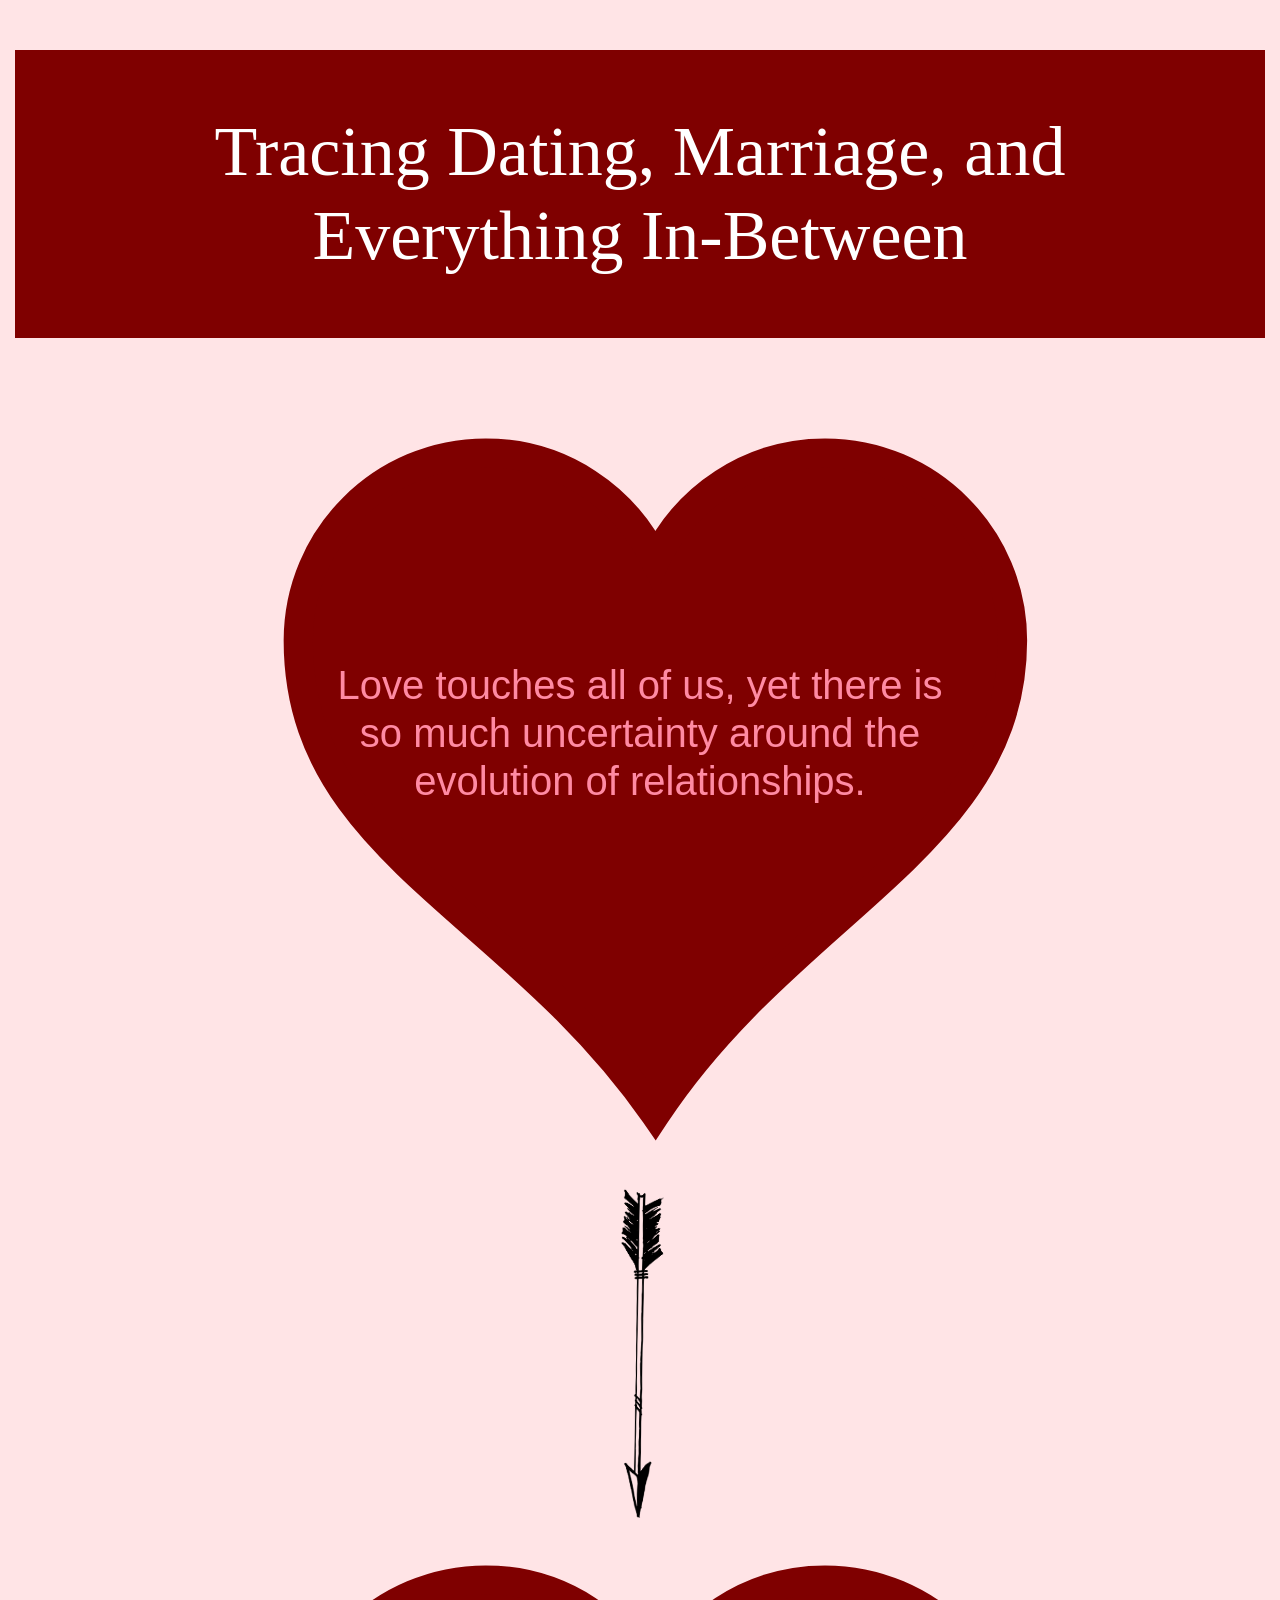
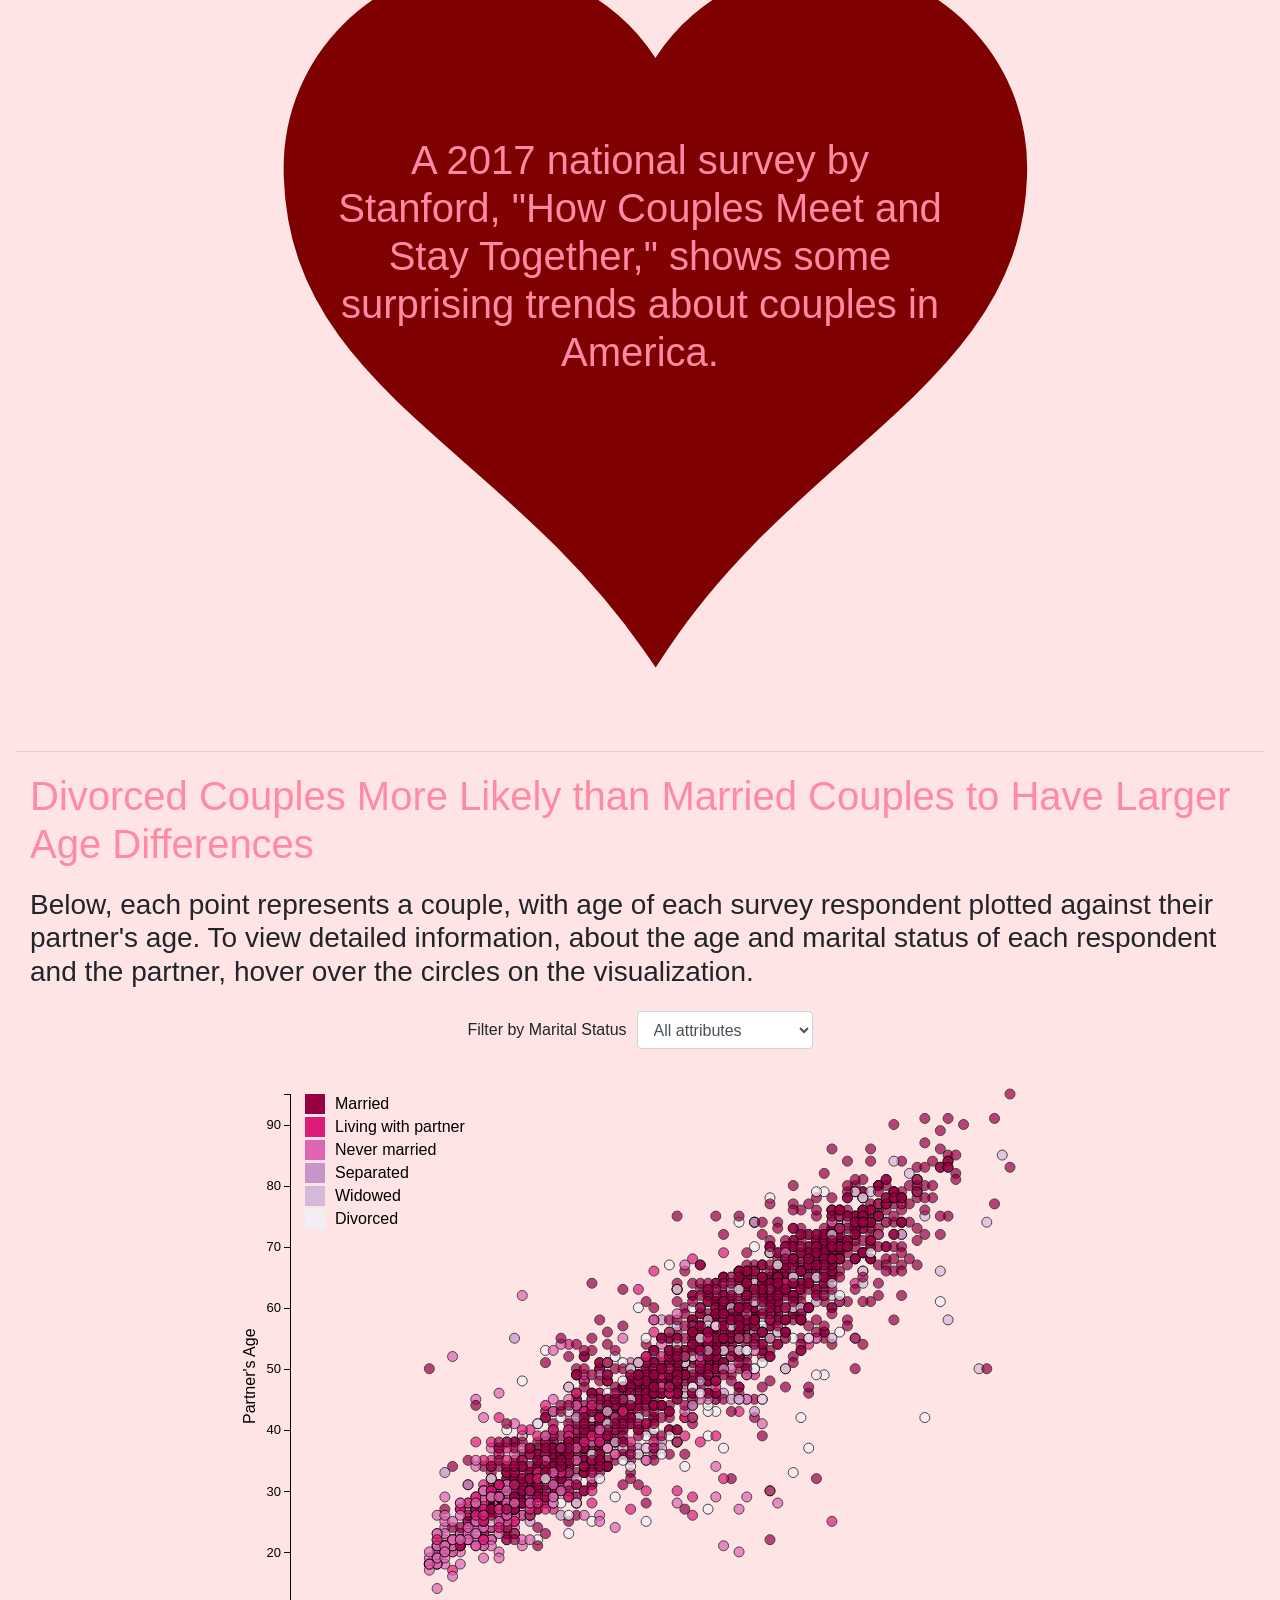
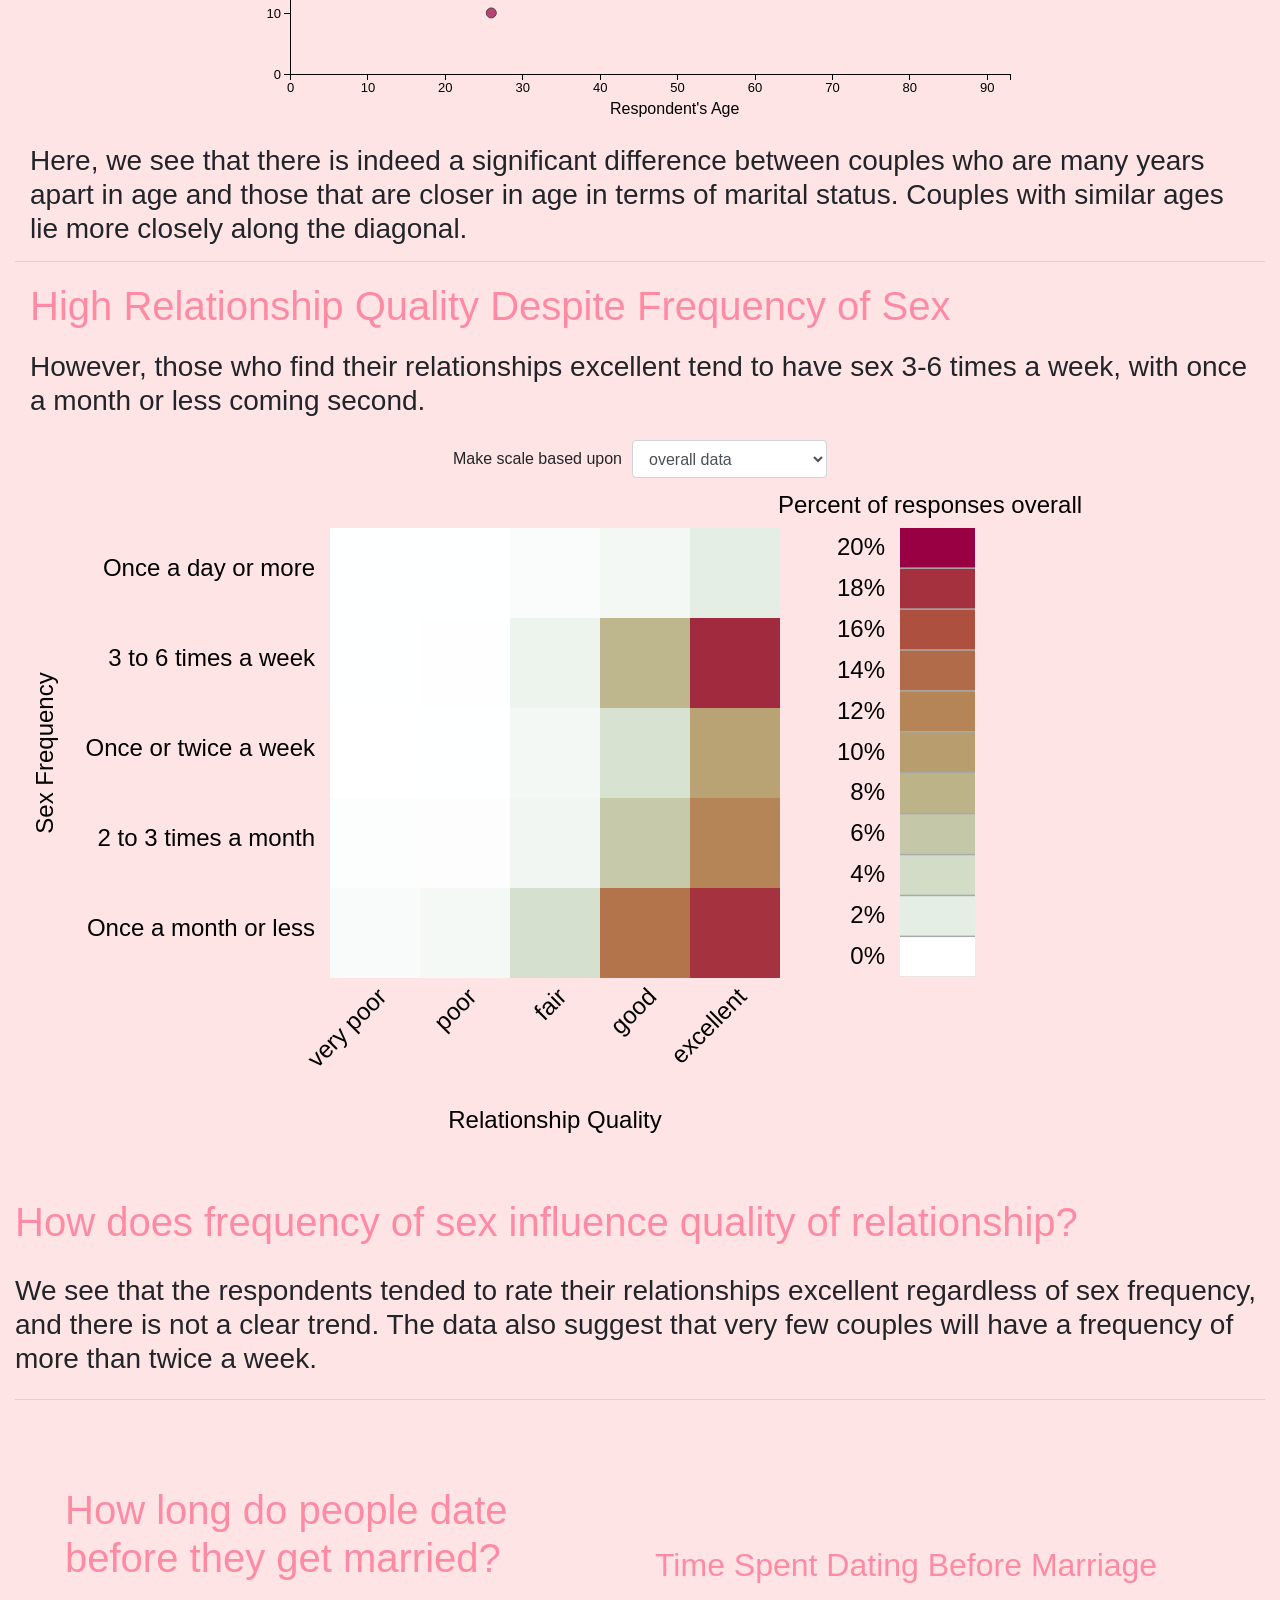
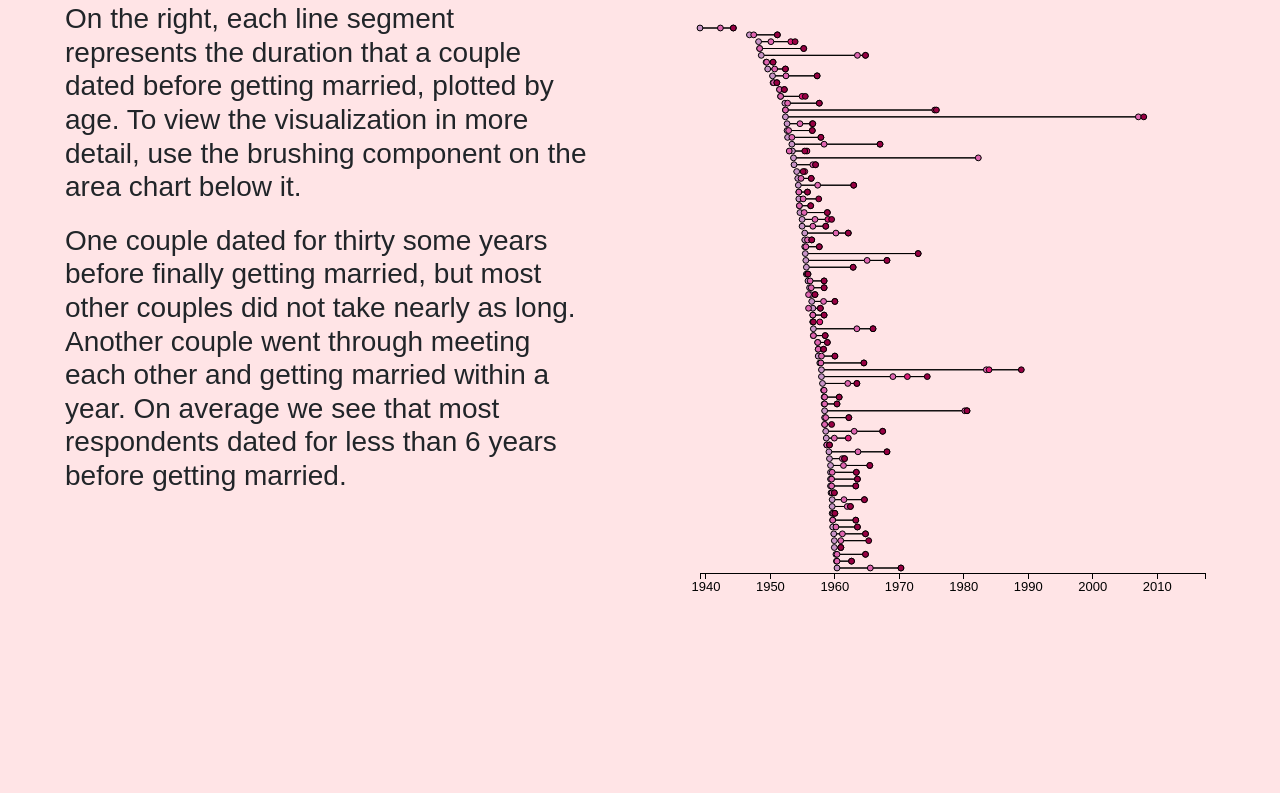
==== index.html @ a2e2fb12 "Merge master" ====
<!DOCTYPE html>
<html>
  <head>
    <meta charset="utf-8" />
    <meta name="description" content="" />
    <meta name="viewport" content="width=device-width, initial-scale=1" />
    <title>Viz Cupid</title>

    <link rel="stylesheet" href="css/bootstrap.min.css" />
    <link rel="stylesheet" href="css/style.css" />
  </head>
  <body>
    <div class="container">
      <h1 class="header">
        Tracing Dating, Marriage, and Everything In-Between
      </h1>
      <!--
		<div id="quotes">
			<h2>“Love in its essence is spiritual fire.” — Seneca</h2>
			<p></p>
			<h2>“You know it's love when all you want is that person to be happy, even if you're not part of their happiness.” — Julia Roberts</h2>
			<p></p>
			<h2>“'Tis better to have loved and lost than never to have loved at all.” — Alfred Lord Tennyson</h2>
		</div>

		<hr>
-->

      <div class="img-container">
        <img src="img/heart3.svg" class="heart" />
        <div class="centered">
          <h1 id="heart-text1">
            Love touches all of us, yet there is so much uncertainty around the
            evolution of relationships.
          </h1>
        </div>
      </div>

      <img src="img/arrow-cupid.png" id="arrow" />

      <div class="img-container">
        <img src="img/heart3.svg" class="heart" />
        <div class="centered">
          <h1 id="heart-text2">
            <h1>
              A 2017 national survey by Stanford, "How Couples Meet and Stay
              Together," shows some surprising trends about couples in America.
              <br />
            </h1>
          </h1>
        </div>
      </div>

      <!--
		<div class="container-fluid">
			<div class="row">
				<div class="col-md-6">
					<h1>Love touches all of us, yet there is so much uncertainty surrounding it.
						We often wonder: where will we meet our soulmate? How long do people date for before they get married?
						Does our sexual life affect the quality of our relationships?
					</h1>
				</div>
				<div class="col-md-6">
					<img src="img/heart-bokeh.jpeg" class="center responsive .img-fluid" id="titanic-img">
				</div>
			</div>
		</div>
-->

      <hr />

      <div class="container-fluid">
        <h1>
          Divorced Couples More Likely than Married Couples to Have Larger Age
          Differences
        </h1>
        <p></p>
        <h3>
          Below, each point represents a couple, with age of each survey
          respondent plotted against their partner's age. To view detailed
          information, about the age and marital status of each respondent and
          the partner, hover over the circles on the visualization.
        </h3>

        <form class="form-inline">
          <div class="form-group">
            <label for="ranking-type">Filter by Marital Status</label>
            <select class="form-control" id="ranking-type">
              <option value="all_attributes">All attributes</option>
              <option value="Living with partner">Living with partner</option>
              <option value="Married">Married</option>
              <option value="Never married">Never married</option>
              <option value="Separated">Separated</option>
              <option value="Widowed">Widowed</option>
              <option value="Divorced">Divorced</option>
            </select>
          </div>
        </form>

        <div id="age-vis"></div>

        <h3>
          Here, we see that there is indeed a significant difference between
          couples who are many years apart in age and those that are closer in
          age in terms of marital status. Couples with similar ages lie more
          closely along the diagonal.
        </h3>
      </div>

      <!--
>>>>>>> origin/master
		<div class="container-fluid">
			<div class="row">
				<div class="col-md-6 middle-space">
					<h1>Could age differences within couples have an effect on marital status?</h1>
					<p></p>

					<h3>Here, we see that there is indeed a significant difference between
						couples who are many years apart in age and those that are closer in age
						in terms of marital status. Those with similar ages lie on the y=x dotted line.
						<br><br> To view detailed information, about the age and marital status of each respondent
						and the partner, hover over the circles on the visualization.</h3>

				</div>
				<div class="col-md-6" id="age-vis">
					<h2>The Effect of Age Differences on Marital Status</h2>
					<form class="form-inline">
						<div class="form-group">
							<label for="ranking-type">Filter by Marital Status</label>
							<select class="form-control" id="ranking-type">
								<option value="all_attributes">All attributes</option>
								<option value="Living with partner">Living with partner</option>
								<option value="Married">Married</option>
								<option value="Never married">Never married</option>
								<option value="Separated">Separated</option>
								<option value="Widowed">Widowed</option>
								<option value="Divorced">Divorced</option>
							</select>
						</div>
					</form>
				</div>
			</div>
		</div>
-->
      <hr />

      <!--MATRIX VISUALIZATION-->

      <div class="container-fluid">
        <h1>
          High Relationship Quality Despite Frequency of Sex
        </h1>
        <h3>
          However, those who find their relationships excellent tend to have sex
          3-6 times a week, with once a month or less coming second.
        </h3>
        <!-- Select box to choose the ranking type -->
        <form class="form-inline">
          <div class="form-group">
            <label for="ranking-type">Make scale based upon </label>
            <select class="form-control" id="matrix-ranking-type">
              <option value="across_all_freqs">overall data</option>
              <option value="across_this_freq">frequency categories</option>
              <option value="across_qualities">quality categories</option>
            </select>

            <!-- Activity IV -->
            <!--<button type="button" class="btn btn-link" id="change-sorting"><i class="glyphicon glyphicon-sort"></i> Sort</button>-->
          </div>
        </form>

        <div class="row">
          <div class="col-md-12" id="matrix-vis"></div>
          <h1>How does frequency of sex influence quality of relationship?</h1>
          <h3>
            We see that the respondents tended to rate their relationships
            excellent regardless of sex frequency, and there is not a clear
            trend. The data also suggest that very few couples will have a
            frequency of more than twice a week.
          </h3>
        </div>
      </div>

      <hr />

      <div class="container-fluid">
        <div class="row">
          <div class="col-md-6 middle-space">
            <h1>How long do people date before they get married? <br /></h1>

            <h3>
              On the right, each line segment represents the duration that a
              couple dated before getting married, plotted by age. To view the
              visualization in more detail, use the brushing component on the
              area chart below it.
            </h3>

            <h3>
              One couple dated for thirty some years before finally getting
              married, but most other couples did not take nearly as long.
              Another couple went through meeting each other and getting married
              within a year. On average we see that most respondents dated for
              less than 6 years before getting married.
            </h3>

            <p></p>
            <!--					<h2>Are there differences between heterosexual and same-sex marriages?</h2>-->
            <!--					<h3>We see that there are indeed differences between heterosexual and-->
            <!--					same-sex marriages, as we see [insert trends after analyzing visualization].</h3>-->
            <!--					<p></p>-->
          </div>
          <div class="col-md-6">
            <h4 id="selected"></h4>

            <h2>Time Spent Dating Before Marriage</h2>

            <!--					<img src="img/dating_time_before_marriage.png" class="center responsive .img-fluid" id="dating-time-img">-->
            <!--					TODO: timeline-vis and time-area-vis -->
            <div id="timeline-vis"></div>
            <!--					<div id="time-area-vis"></div>-->
          </div>
        </div>
      </div>
    </div>

    <!-- Load JS libraries -->
    <script src="js/jquery.min.js"></script>
    <script src="js/popper.min.js"></script>
    <script src="js/bootstrap.min.js"></script>
    <script src="js/queue.min.js"></script>
    <script src="js/d3.min.js"></script>
    <script src="https://d3js.org/d3-color.v1.min.js"></script>
    <script src="https://d3js.org/d3-interpolate.v1.min.js"></script>
    <script src="https://d3js.org/d3-scale-chromatic.v1.min.js"></script>
    <script src="js/d3-tip.js"></script>

    <!-- Visualization objects -->
    <script src="js/matrixvis.js"></script>

    <script src="js/age_difference.js"></script>

    <script src="js/timelinevis.js"></script>
    <script src="js/timeareavis.js"></script>

    <!-- Load data, create visualizations -->
    <script src="js/main.js"></script>
  </body>
</html>
---- css/style.css ----
/*

img {
    width: 100%;
    height: auto;
    overflow: hidden;
}
*/

img {
  height: 130px;
  width: 169px;
}

.matrix-x-axis-label {
  text-anchor: end;
}

/****************/
/*  LINE CHART: this styling of line path is take from previous homework.  */
/****************/

.line {
  fill: none;
  stroke: #ff9e78;
  stroke-width: 1.5px;
}

.axis path,
.axis line {
  fill: none;
  stroke: gray();
  shape-rendering: crispEdges;
}
.axis text {
  font-size: 13px;
  fill: gray();
  font-weight: 100px;
}

.tooltip-circle {
  fill: #96ab96;
}

/*********************/
/*  TOOLTIP OVERLAY: this styling of tooltip is taken from previous homework, which was taken from lab instructions.   */
/*********************/

.tooltip-title {
  display: block;
  margin-bottom: 5px;
  font-weight: 200;
  font-size: 8px;
}

.d3-tip {
  line-height: 1;
  padding: 10px;
  background: rgba(0, 0, 0, 0.7);
  color: #fff;
  border-radius: 2px;
}

/* Creates a small triangle extender for the tooltip */
.d3-tip:after {
  box-sizing: border-box;
  display: inline;
  font-size: 10px;
  width: 100%;
  line-height: 1;
  color: rgba(0, 0, 0, 0.8);
  content: "\25BC";
  position: absolute;
  text-align: center;
}

/* Style northward tooltips differently */
.d3-tip.n:after {
  margin: -1px 0 0 0;
  top: 100%;
  left: 0;
}

h1 {
  color: #ff8aa3;
  margin-top: 20px;
  font-weight: 200;
}

h2 {
  color: #ff8aa3;
  margin-top: 20px;
  font-weight: 200;
}

h3 {
  color: gray();
  margin-top: 20px;
  font-weight: 150;
}

h4 {
  margin-top: 50px;
  color: gray();
  margin-top: 20px;
  font-weight: 100;
}

p {
  margin-bottom: 20px;
  color: #ff99b4;
  margin-top: 20px;
  font-weight: 200;
}

img {
  height: 400px;
  width: 500px;
}

body {
  /* background: #ff99b4; */
  background: #ffe4e6;
}

.header {
  padding: 60px;
  text-align: center;
  background: #7f0000;
  color: white;
  font-size: 70px;
  font-family: "Helvetica Neue";
  margin-top: 50px;
  margin-bottom: 50px;
}

.matrix-text {
  font-weight: 200;
}

.container {
  margin-bottom: 100px;
  max-width: 1300px;
}

.caption {
  color: #ea99b4;
  margin-top: 50px;
}

.subtitle {
  margin-top: 50px;
}

.text {
  margin-top: 130px;
  fill: white;
}

.center {
  display: block;
  margin-left: auto;
  margin-right: auto;
}

.funding {
  margin-bottom: 100px;
}

.middle-space {
  padding: 50px;
}

.storytelling {
  font-family: "Bradley Hand";
  font-weight: 80;
}

div img {
  margin-top: 20px;
  margin-bottom: 50px;
  height: 400px;
  width: 500px;
}

#selected {
  margin-top: 130px;
  text-align: center;
}

#quotes {
  text-align: center;
  color: gray();
  font-style: italic;
  font-family: cursive;
}

.legendText {
  fill: gray();
  font-weight: 200;
}

.axisTitle {
  fill: gray();
  font-weight: 200;
}

label {
  color: gray();
  margin-right: 10px;
  margin-bottom: 20px;
  font-weight: 200;
  text-align: center;
}

#age-vis {
  text-align: center;
  margin-top: 25px;
}

form {
  text-align: center;
}

.form-group {
  text-align: center;
  margin: auto;
  margin-top: 15px;
  margin-bottom: 100px;
}

/* Centered text */
.centered {
  position: absolute;
  top: 50%;
  left: 50%;
  transform: translate(-50%, -50%);
}

/* Container holding the image and the text */
.img-container {
  position: relative;
  text-align: center;
  color: white;
}

.heart {
  width: 1000px;
  height: auto;
}

#heart-text1 {
  margin-bottom: 150px;
}

#heart-text2 {
  margin-bottom: -150px;
}

#arrow {
  transform: rotate(227deg);
  width: 250px;
  height: auto;
  display: block;
  margin-left: auto;
  margin-right: auto;
}
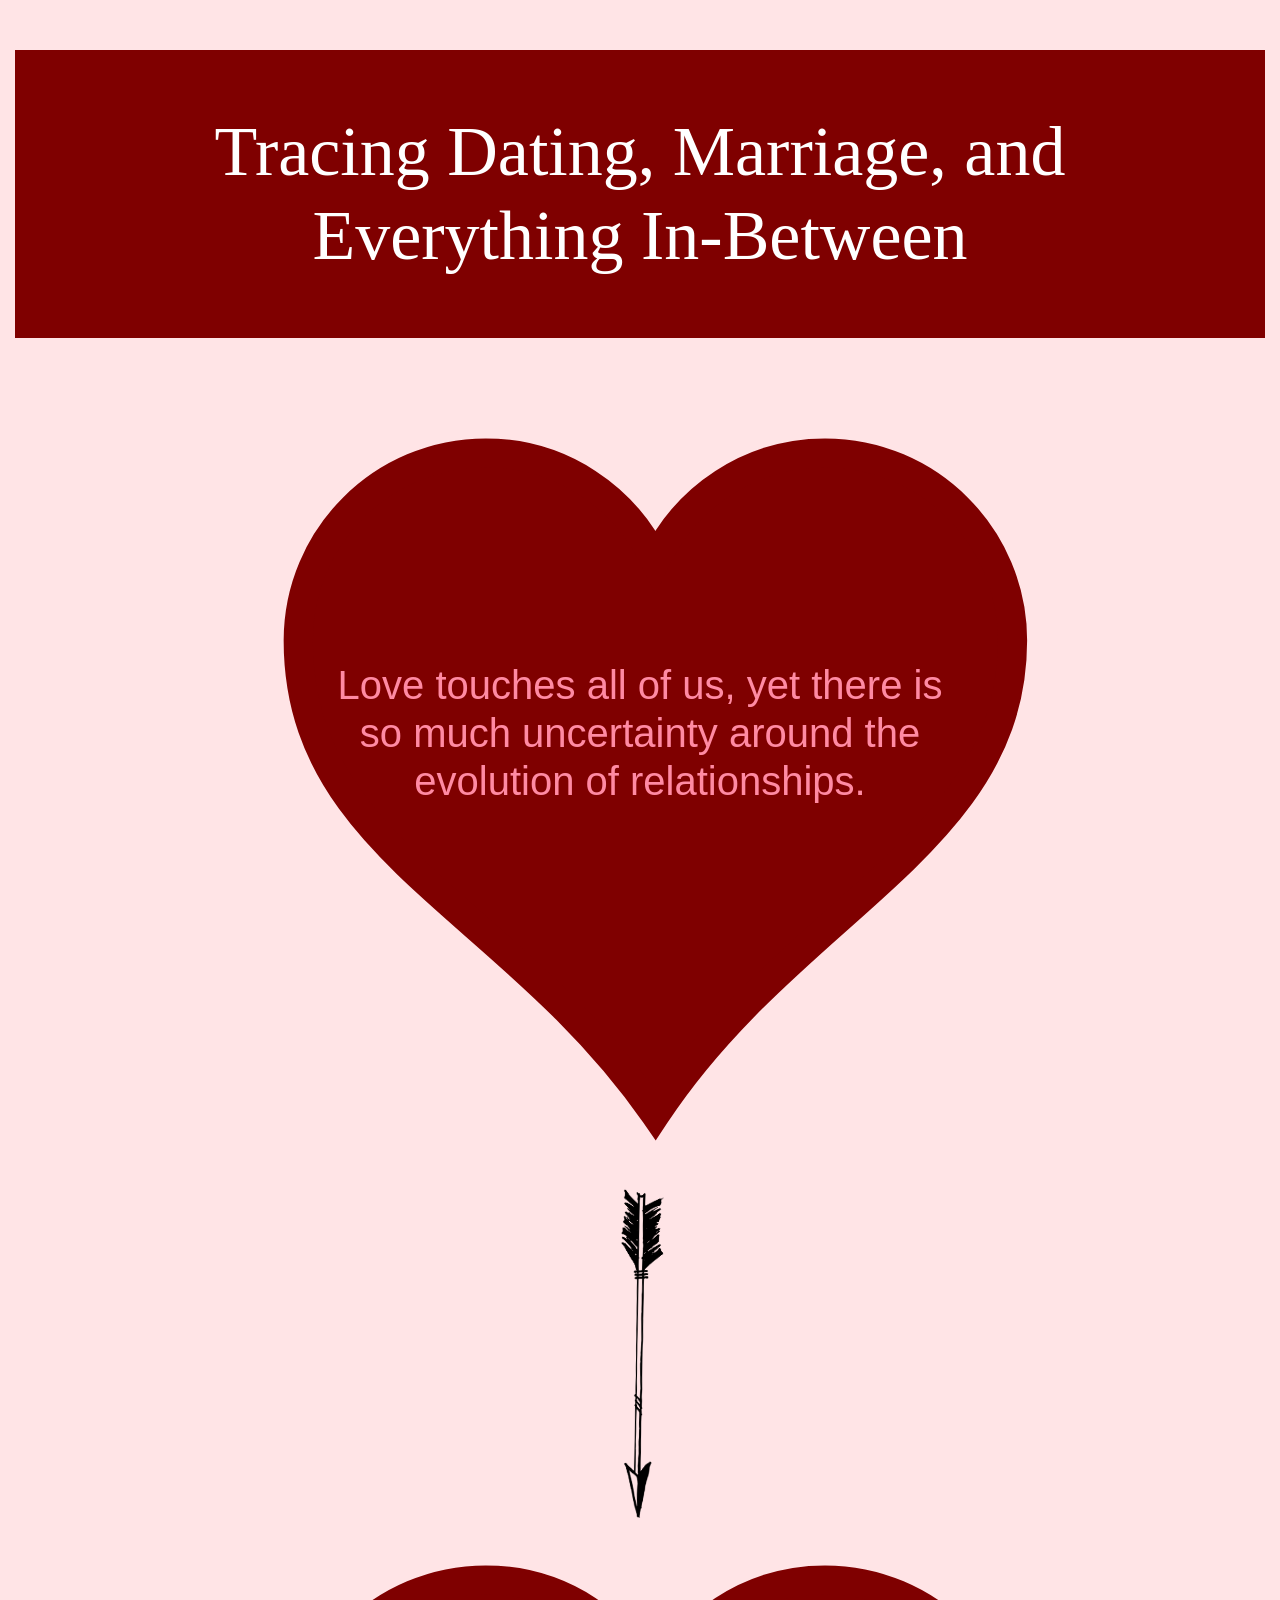
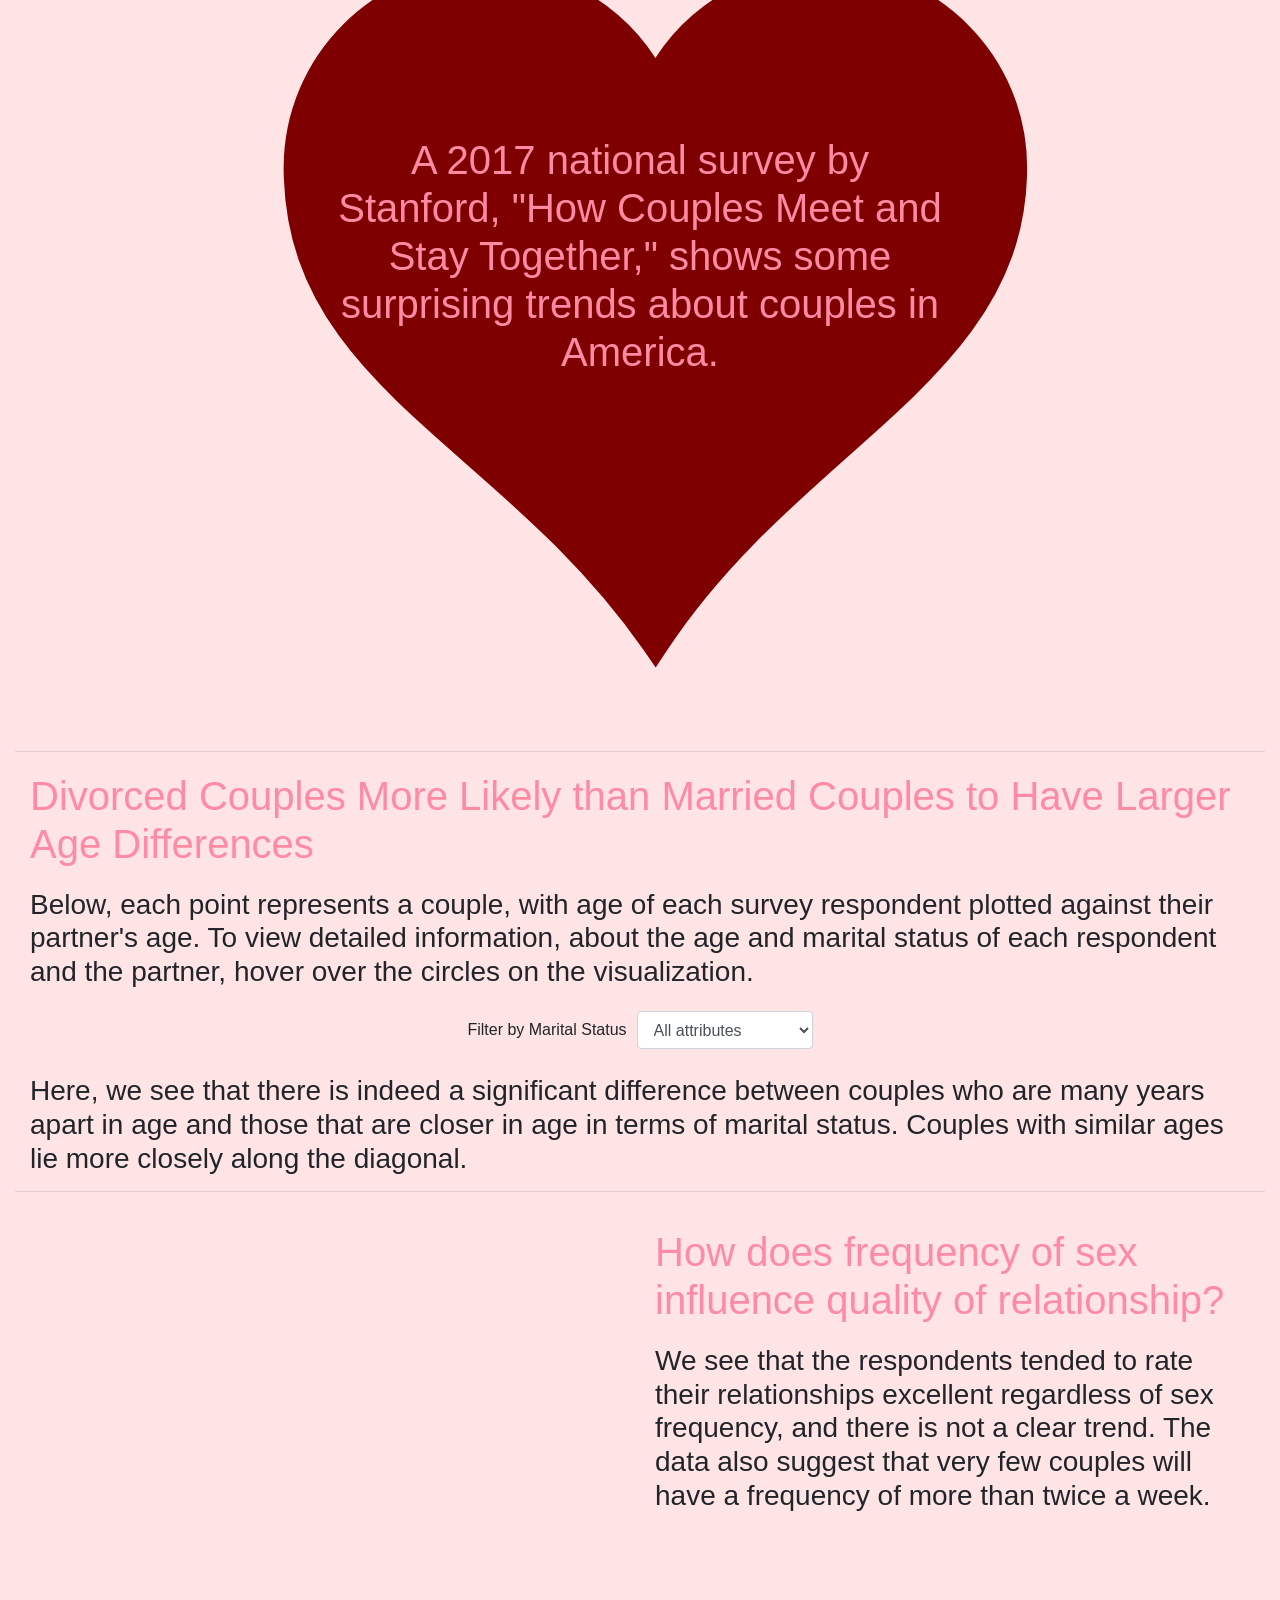
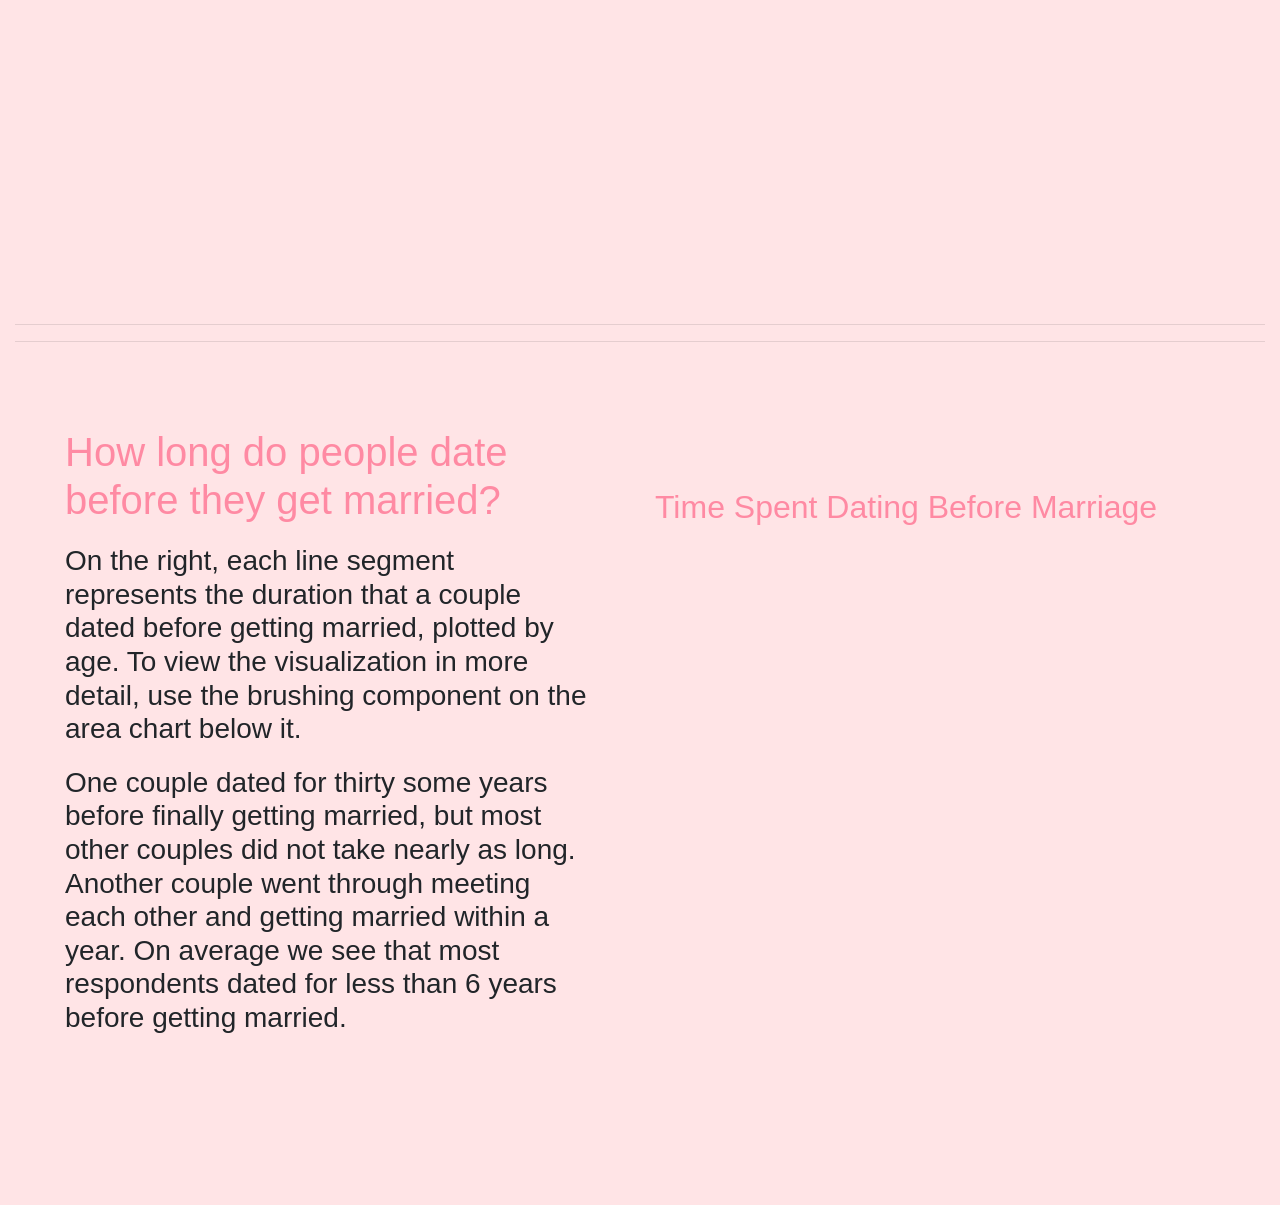
==== commit 500a0a08: "Merge pull request #19 from viz-cupid/time_vis Add zoom/pan/tooltips for timelines" ====
--- a/index.html
+++ b/index.html
@@ -1,20 +1,21 @@
-<!DOCTYPE html>
+<!doctype html>
 <html>
-  <head>
-    <meta charset="utf-8" />
-    <meta name="description" content="" />
-    <meta name="viewport" content="width=device-width, initial-scale=1" />
-    <title>Viz Cupid</title>
-
-    <link rel="stylesheet" href="css/bootstrap.min.css" />
-    <link rel="stylesheet" href="css/style.css" />
-  </head>
-  <body>
-    <div class="container">
-      <h1 class="header">
-        Tracing Dating, Marriage, and Everything In-Between
-      </h1>
-      <!--
+<head>
+	<meta charset="utf-8">
+	<meta name="description" content="">
+	<meta name="viewport" content="width=device-width, initial-scale=1">
+	<title>Viz Cupid</title>
+
+	<link rel="stylesheet" href="css/bootstrap.min.css">
+	<link rel="stylesheet" href="css/style.css">
+</head>
+<body>
+
+	<div class="container">
+		<h1 class="header">
+			Tracing Dating, Marriage, and Everything In-Between
+		</h1>
+<!--
 		<div id="quotes">
 			<h2>“Love in its essence is spiritual fire.” — Seneca</h2>
 			<p></p>
@@ -26,32 +27,31 @@
 		<hr>
 -->
 
-      <div class="img-container">
-        <img src="img/heart3.svg" class="heart" />
-        <div class="centered">
-          <h1 id="heart-text1">
-            Love touches all of us, yet there is so much uncertainty around the
-            evolution of relationships.
-          </h1>
-        </div>
-      </div>
-
-      <img src="img/arrow-cupid.png" id="arrow" />
-
-      <div class="img-container">
-        <img src="img/heart3.svg" class="heart" />
-        <div class="centered">
-          <h1 id="heart-text2">
-            <h1>
-              A 2017 national survey by Stanford, "How Couples Meet and Stay
-              Together," shows some surprising trends about couples in America.
-              <br />
-            </h1>
-          </h1>
-        </div>
-      </div>
-
-      <!--
+
+		<div class="img-container">
+			<img src="img/heart3.svg" class="heart">
+			<div class="centered">
+				<h1 id="heart-text1">Love touches all of us, yet there is so much uncertainty around the evolution of relationships.</h1>
+			</div>
+		</div>
+
+		<img src="img/arrow-cupid.png" id="arrow">
+
+		<div class="img-container">
+			<img src="img/heart3.svg" class="heart">
+			<div class="centered">
+				<h1 id="heart-text2">
+					<h1>A 2017 national survey by Stanford, "How Couples Meet and Stay Together,"
+						shows some surprising trends about couples in America.           <br>
+					</h1>
+				</h1>
+			</div>
+		</div>
+
+
+
+
+		<!--
 		<div class="container-fluid">
 			<div class="row">
 				<div class="col-md-6">
@@ -67,48 +67,39 @@
 		</div>
 -->
 
-      <hr />
-
-      <div class="container-fluid">
-        <h1>
-          Divorced Couples More Likely than Married Couples to Have Larger Age
-          Differences
-        </h1>
-        <p></p>
-        <h3>
-          Below, each point represents a couple, with age of each survey
-          respondent plotted against their partner's age. To view detailed
-          information, about the age and marital status of each respondent and
-          the partner, hover over the circles on the visualization.
-        </h3>
-
-        <form class="form-inline">
-          <div class="form-group">
-            <label for="ranking-type">Filter by Marital Status</label>
-            <select class="form-control" id="ranking-type">
-              <option value="all_attributes">All attributes</option>
-              <option value="Living with partner">Living with partner</option>
-              <option value="Married">Married</option>
-              <option value="Never married">Never married</option>
-              <option value="Separated">Separated</option>
-              <option value="Widowed">Widowed</option>
-              <option value="Divorced">Divorced</option>
-            </select>
-          </div>
-        </form>
-
-        <div id="age-vis"></div>
-
-        <h3>
-          Here, we see that there is indeed a significant difference between
-          couples who are many years apart in age and those that are closer in
-          age in terms of marital status. Couples with similar ages lie more
-          closely along the diagonal.
-        </h3>
-      </div>
-
-      <!--
->>>>>>> origin/master
+		<hr>
+
+		<div class="container-fluid">
+			<h1>Divorced Couples More Likely than Married Couples to Have Larger Age Differences</h1>
+			<p></p>
+			<h3>Below, each point represents a couple, with age of each survey respondent plotted against their partner's age. To view detailed information, about the age and marital status of each respondent
+				and the partner, hover over the circles on the visualization.</h3>
+
+			<form class="form-inline">
+				<div class="form-group">
+					<label for="ranking-type">Filter by Marital Status</label>
+					<select class="form-control" id="ranking-type">
+						<option value="all_attributes">All attributes</option>
+						<option value="Living with partner">Living with partner</option>
+						<option value="Married">Married</option>
+						<option value="Never married">Never married</option>
+						<option value="Separated">Separated</option>
+						<option value="Widowed">Widowed</option>
+						<option value="Divorced">Divorced</option>
+					</select>
+				</div>
+			</form>
+
+			<div id="age-vis"></div>
+
+			<h3>Here, we see that there is indeed a significant difference between
+			couples who are many years apart in age and those that are closer in age
+			in terms of marital status. Couples with similar ages lie more closely along the diagonal.
+			</h3>
+
+		</div>
+
+<!--
 		<div class="container-fluid">
 			<div class="row">
 				<div class="col-md-6 middle-space">
@@ -142,107 +133,82 @@
 			</div>
 		</div>
 -->
-      <hr />
-
-      <!--MATRIX VISUALIZATION-->
-
-      <div class="container-fluid">
-        <h1>
-          High Relationship Quality Despite Frequency of Sex
-        </h1>
-        <h3>
-          However, those who find their relationships excellent tend to have sex
-          3-6 times a week, with once a month or less coming second.
-        </h3>
-        <!-- Select box to choose the ranking type -->
-        <form class="form-inline">
-          <div class="form-group">
-            <label for="ranking-type">Make scale based upon </label>
-            <select class="form-control" id="matrix-ranking-type">
-              <option value="across_all_freqs">overall data</option>
-              <option value="across_this_freq">frequency categories</option>
-              <option value="across_qualities">quality categories</option>
-            </select>
-
-            <!-- Activity IV -->
-            <!--<button type="button" class="btn btn-link" id="change-sorting"><i class="glyphicon glyphicon-sort"></i> Sort</button>-->
-          </div>
-        </form>
-
-        <div class="row">
-          <div class="col-md-12" id="matrix-vis"></div>
-          <h1>How does frequency of sex influence quality of relationship?</h1>
-          <h3>
-            We see that the respondents tended to rate their relationships
-            excellent regardless of sex frequency, and there is not a clear
-            trend. The data also suggest that very few couples will have a
-            frequency of more than twice a week.
-          </h3>
-        </div>
-      </div>
-
-      <hr />
-
-      <div class="container-fluid">
-        <div class="row">
-          <div class="col-md-6 middle-space">
-            <h1>How long do people date before they get married? <br /></h1>
-
-            <h3>
-              On the right, each line segment represents the duration that a
-              couple dated before getting married, plotted by age. To view the
-              visualization in more detail, use the brushing component on the
-              area chart below it.
-            </h3>
-
-            <h3>
-              One couple dated for thirty some years before finally getting
-              married, but most other couples did not take nearly as long.
-              Another couple went through meeting each other and getting married
-              within a year. On average we see that most respondents dated for
-              less than 6 years before getting married.
-            </h3>
-
-            <p></p>
-            <!--					<h2>Are there differences between heterosexual and same-sex marriages?</h2>-->
-            <!--					<h3>We see that there are indeed differences between heterosexual and-->
-            <!--					same-sex marriages, as we see [insert trends after analyzing visualization].</h3>-->
-            <!--					<p></p>-->
-          </div>
-          <div class="col-md-6">
-            <h4 id="selected"></h4>
-
-            <h2>Time Spent Dating Before Marriage</h2>
-
-            <!--					<img src="img/dating_time_before_marriage.png" class="center responsive .img-fluid" id="dating-time-img">-->
-            <!--					TODO: timeline-vis and time-area-vis -->
-            <div id="timeline-vis"></div>
-            <!--					<div id="time-area-vis"></div>-->
-          </div>
-        </div>
-      </div>
-    </div>
-
-    <!-- Load JS libraries -->
-    <script src="js/jquery.min.js"></script>
-    <script src="js/popper.min.js"></script>
-    <script src="js/bootstrap.min.js"></script>
-    <script src="js/queue.min.js"></script>
-    <script src="js/d3.min.js"></script>
-    <script src="https://d3js.org/d3-color.v1.min.js"></script>
-    <script src="https://d3js.org/d3-interpolate.v1.min.js"></script>
-    <script src="https://d3js.org/d3-scale-chromatic.v1.min.js"></script>
-    <script src="js/d3-tip.js"></script>
-
-    <!-- Visualization objects -->
-    <script src="js/matrixvis.js"></script>
-
-    <script src="js/age_difference.js"></script>
-
-    <script src="js/timelinevis.js"></script>
-    <script src="js/timeareavis.js"></script>
-
-    <!-- Load data, create visualizations -->
-    <script src="js/main.js"></script>
-  </body>
+		<hr>
+
+		<div class="container-fluid">
+			<div class="row">
+				<div class="col-md-6" id="matrix-vis"></div>
+				<div class="col-md-6">
+					<h1>How does frequency of sex influence quality of relationship?</h1>
+					<h3>We see that the respondents tended to rate their relationships excellent regardless
+						of sex frequency, and there is not a clear trend. The data also suggest that very few couples
+						will have a frequency of more than twice a week.</h3>
+				</div>
+			</div>
+		</div>
+
+		<hr>
+		<hr>
+
+		<div class="container-fluid">
+			<div class="row">
+				<div class="col-md-6 middle-space">
+					<h1>How long do people date before they get married? <br></h1>
+
+					<h3>On the right, each line segment represents the duration that a couple
+					dated before getting married, plotted by age. To view the visualization in
+					more detail, use the brushing component on the area chart below it.</h3>
+
+					<h3>One couple dated for thirty some years before finally getting married, but most other couples
+					did not take nearly as long. Another couple went through meeting each other and getting married within a year.
+					On average we see that most respondents dated for less than 6 years before getting married.</h3>
+
+					<p></p>
+<!--					<h2>Are there differences between heterosexual and same-sex marriages?</h2>-->
+<!--					<h3>We see that there are indeed differences between heterosexual and-->
+<!--					same-sex marriages, as we see [insert trends after analyzing visualization].</h3>-->
+<!--					<p></p>-->
+
+				</div>
+				<div class="col-md-6">
+					<h4 id="selected"></h4>
+
+					<h2>Time Spent Dating Before Marriage</h2>
+
+<!--					<img src="img/dating_time_before_marriage.png" class="center responsive .img-fluid" id="dating-time-img">-->
+<!--					TODO: timeline-vis and time-area-vis -->
+					<div id="timeline-vis"></div>
+<!--					<div id="time-area-vis"></div>-->
+
+				</div>
+			</div>
+
+		</div>
+	</div>
+
+	<!-- Load JS libraries -->
+	<script src="js/jquery.min.js"></script>
+	<script src="js/popper.min.js"></script>
+	<script src="js/bootstrap.min.js"></script>
+	<script src="js/queue.min.js"></script>
+	<script src="js/d3.min.js"></script>
+		<script src="https://d3js.org/d3-color.v1.min.js"></script>
+		<script src="https://d3js.org/d3-interpolate.v1.min.js"></script>
+		<script src="https://d3js.org/d3-scale-chromatic.v1.min.js"></script>
+		<script src="js/d3-tip.js"></script>
+		<script src="js/dateformat.js"></script>
+
+
+		<!-- Visualization objects -->
+		<script src="js/matrixvis.js"></script>
+
+		<script src="js/age_difference.js"></script>
+
+		<script src="js/timelinevis.js"></script>
+		<script src="js/timeareavis.js"></script>
+
+		<!-- Load data, create visualizations -->
+		<script src="js/main.js"></script>
+
+</body>
 </html>
--- a/css/style.css
+++ b/css/style.css
@@ -120,7 +120,7 @@
 
 body {
   /* background: #ff99b4; */
-  background: #ffe4e6;
+  background: #FFE4E6;
 }
 
 .header {
@@ -132,10 +132,6 @@
   font-family: "Helvetica Neue";
   margin-top: 50px;
   margin-bottom: 50px;
-}
-
-.matrix-text {
-  font-weight: 200;
 }
 
 .container {
@@ -246,7 +242,7 @@
 
 .heart {
   width: 1000px;
-  height: auto;
+  height:auto;
 }
 
 #heart-text1 {
@@ -264,4 +260,5 @@
   display: block;
   margin-left: auto;
   margin-right: auto;
-}
+
+}
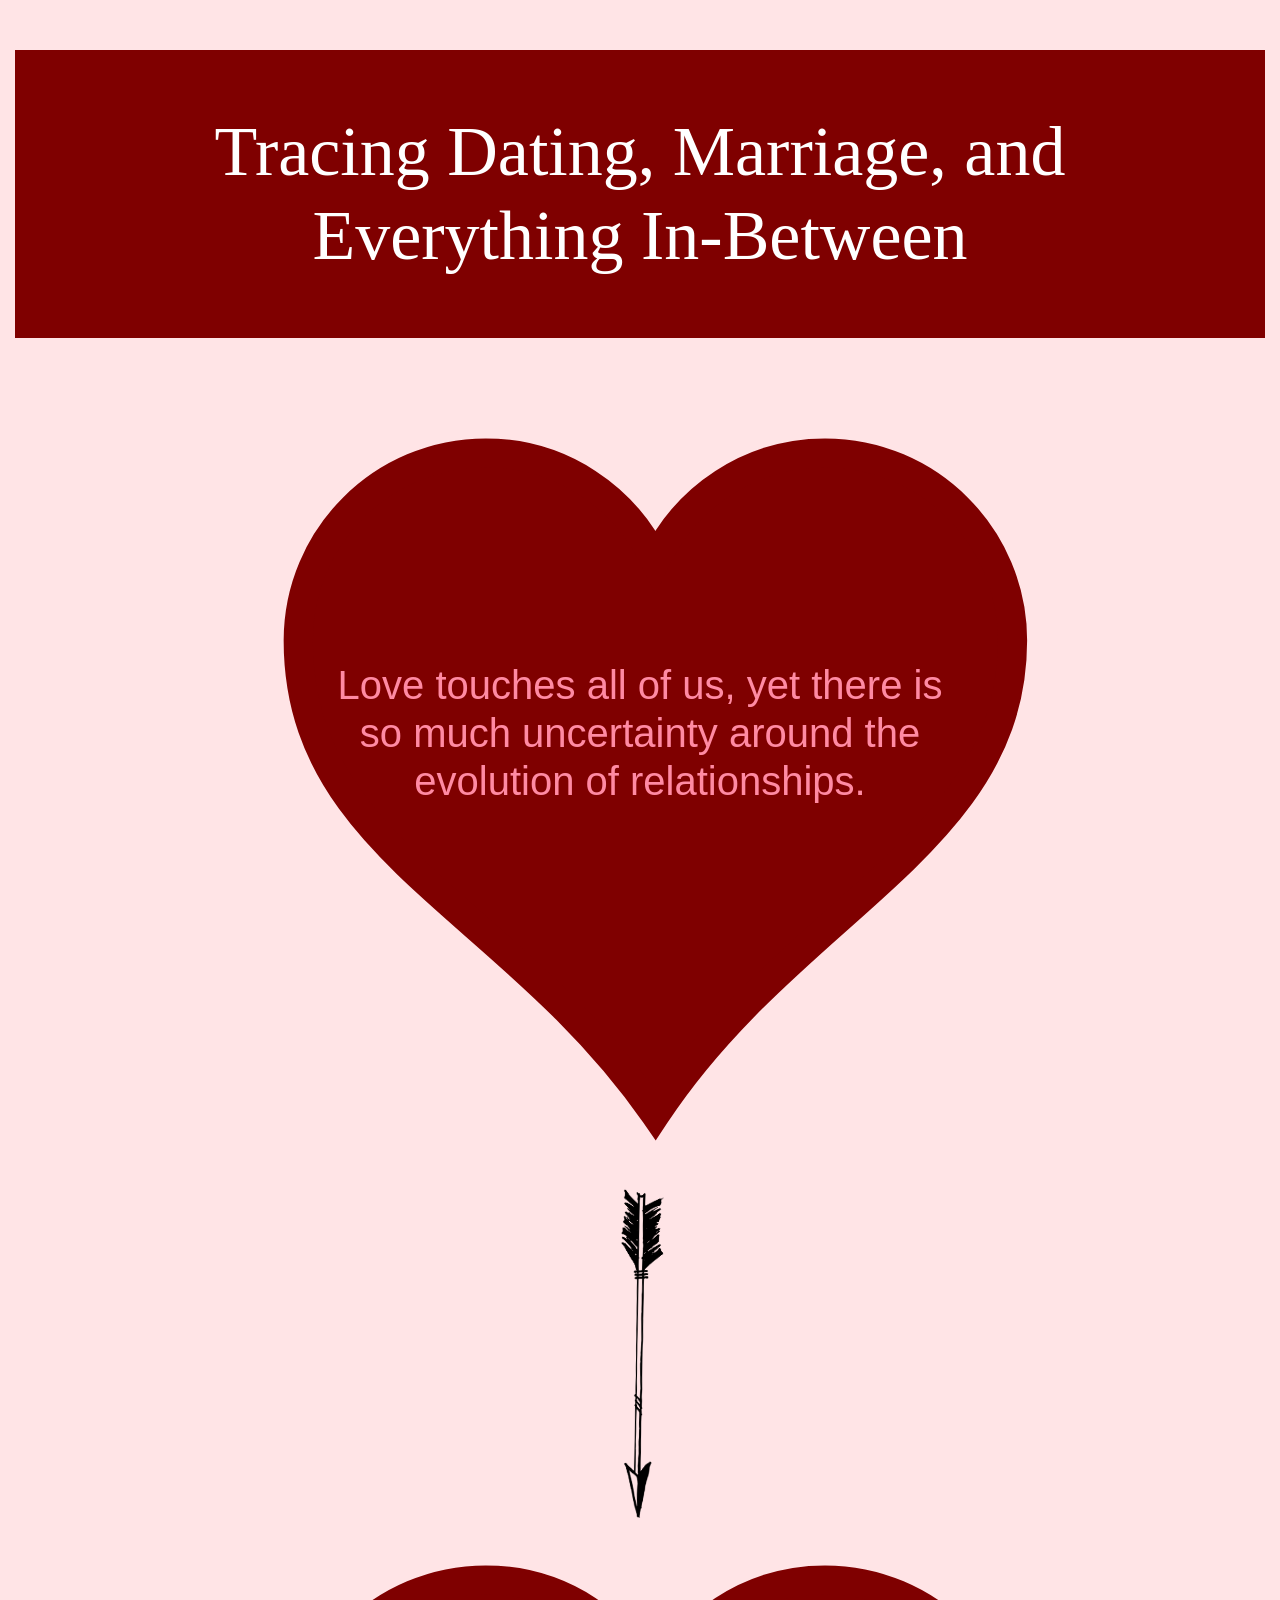
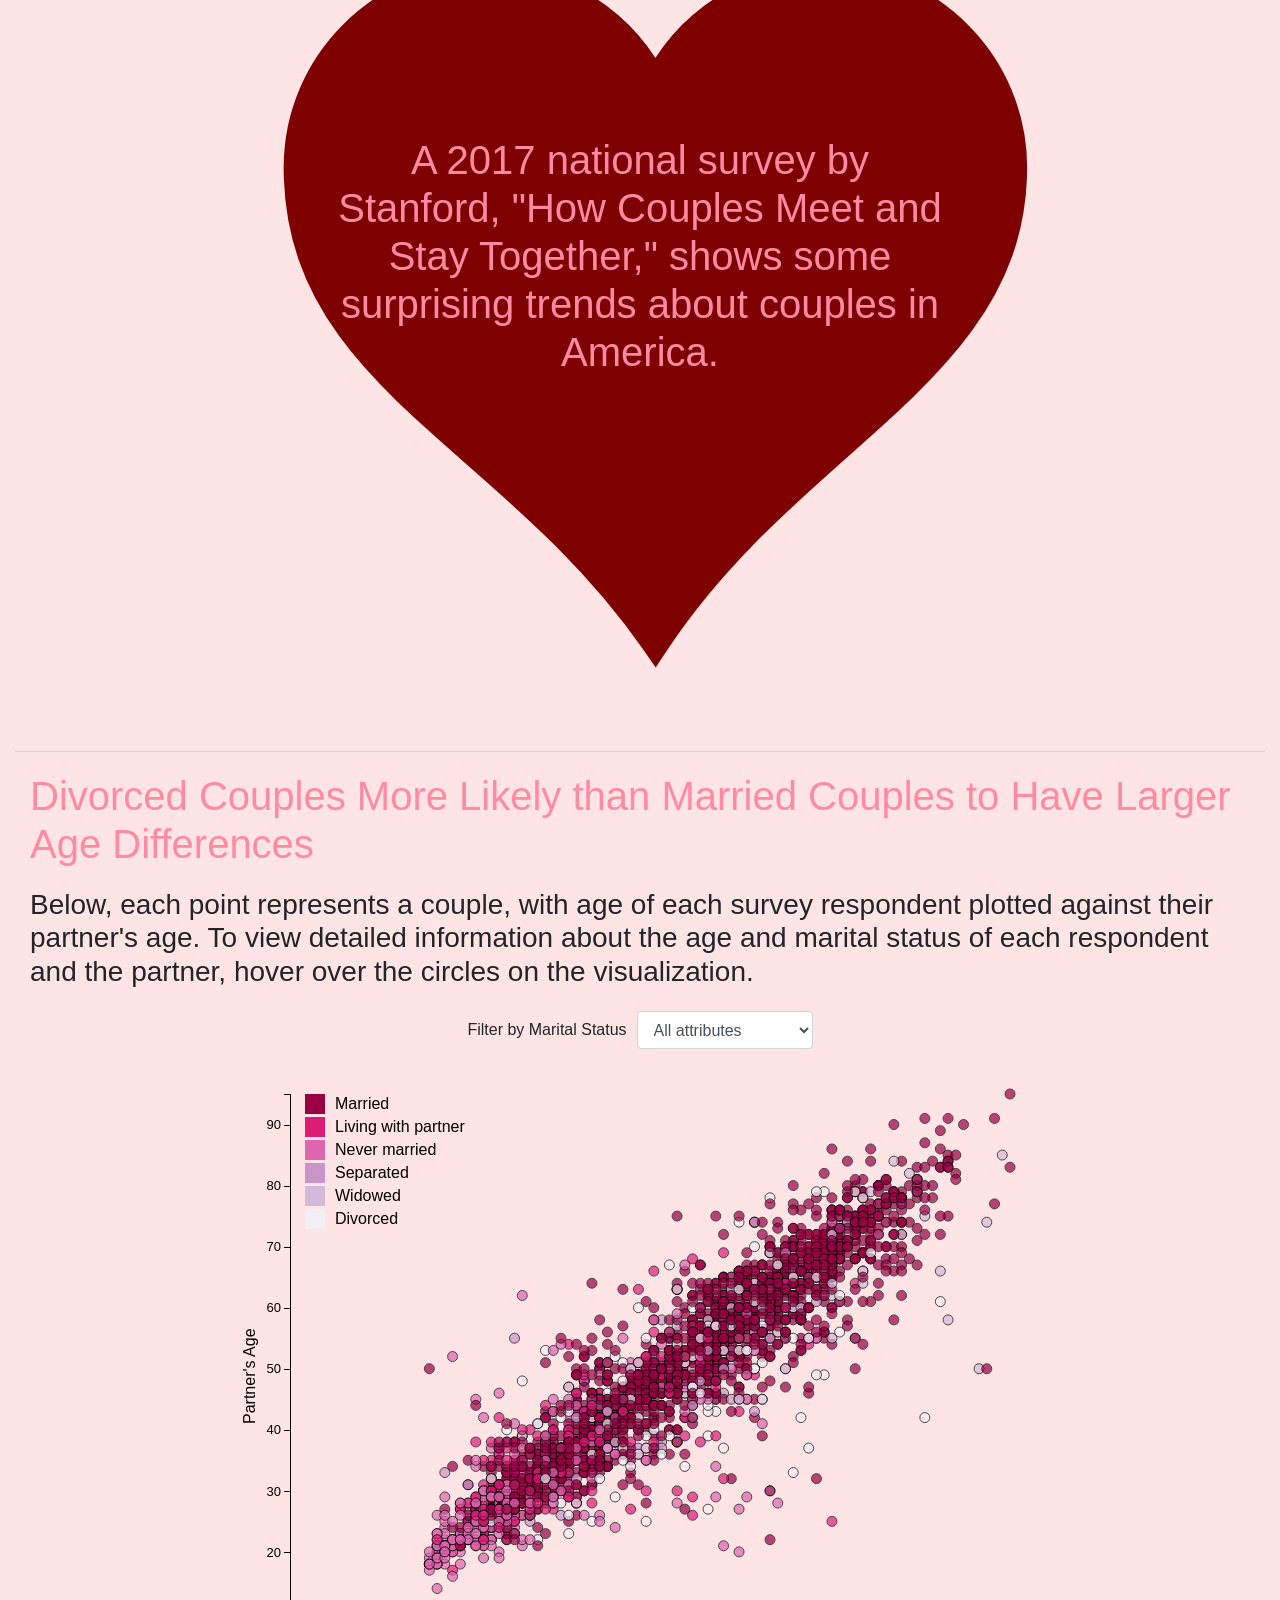
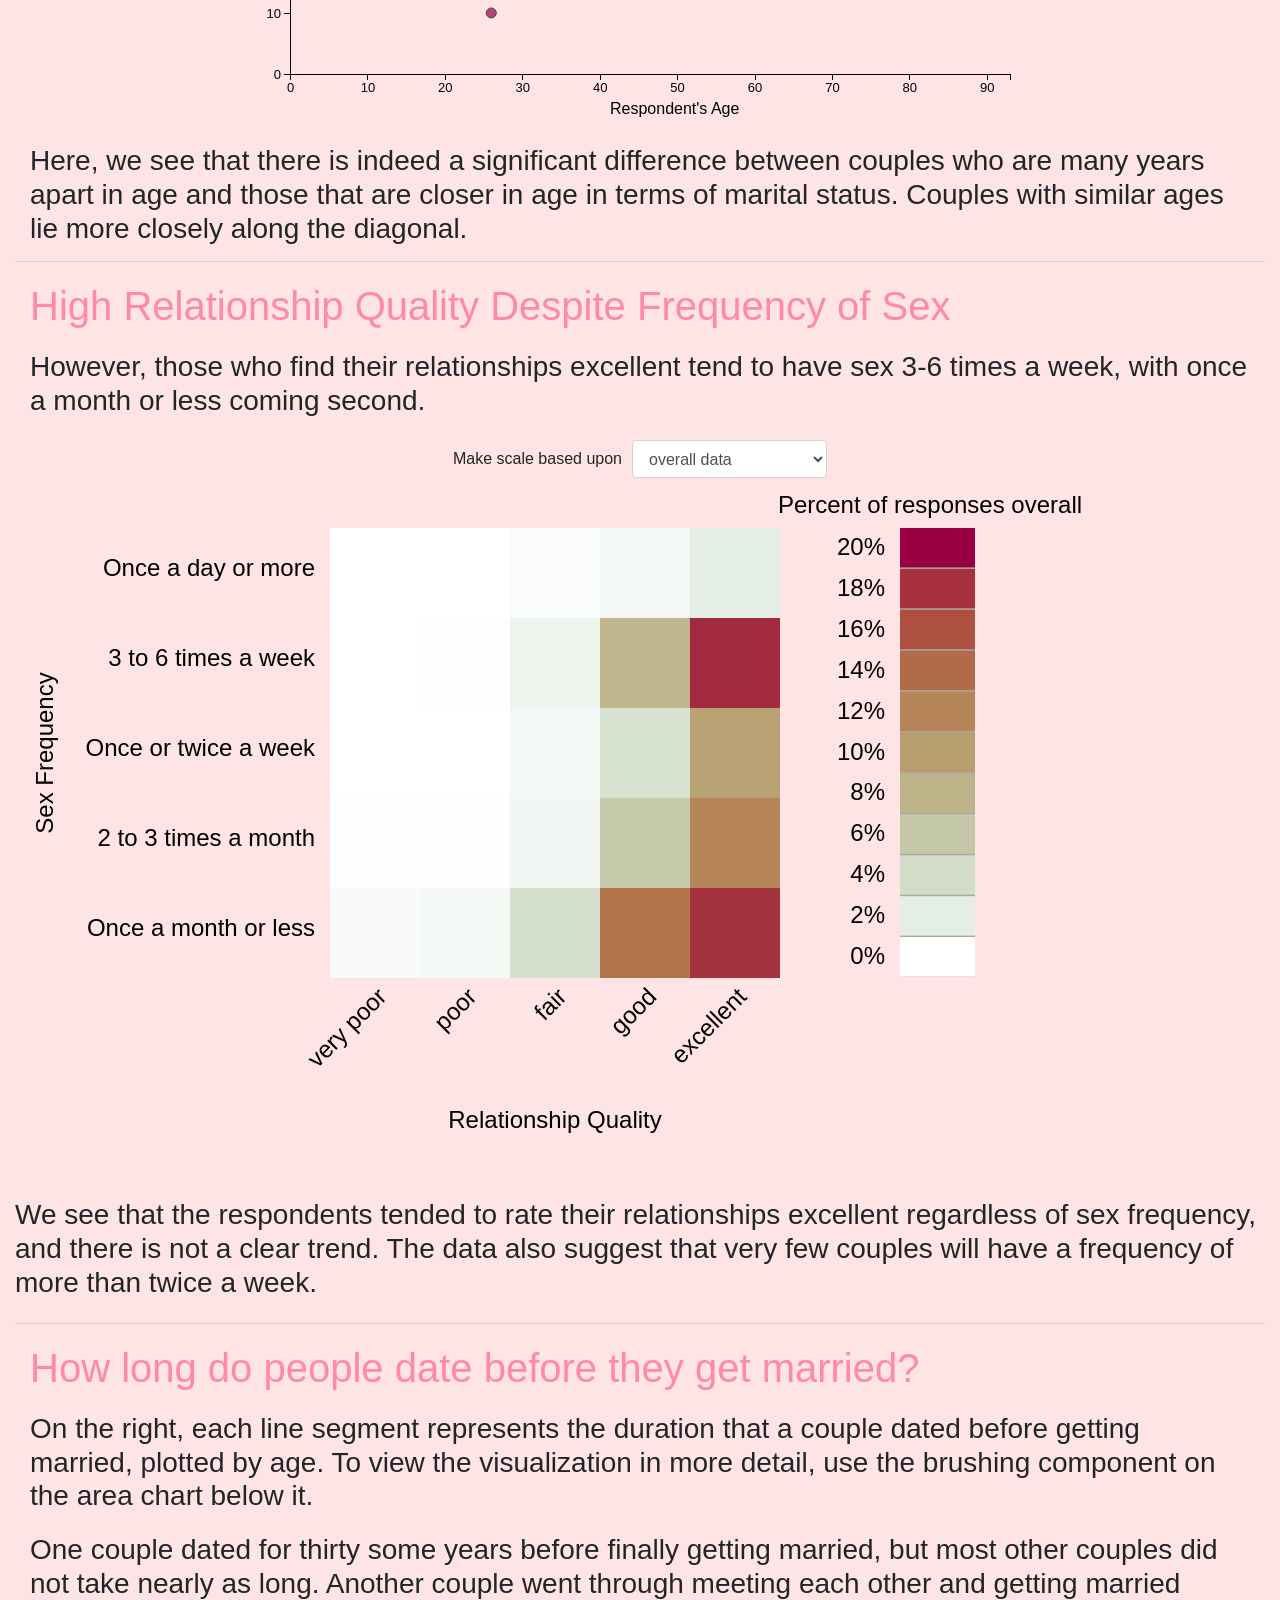
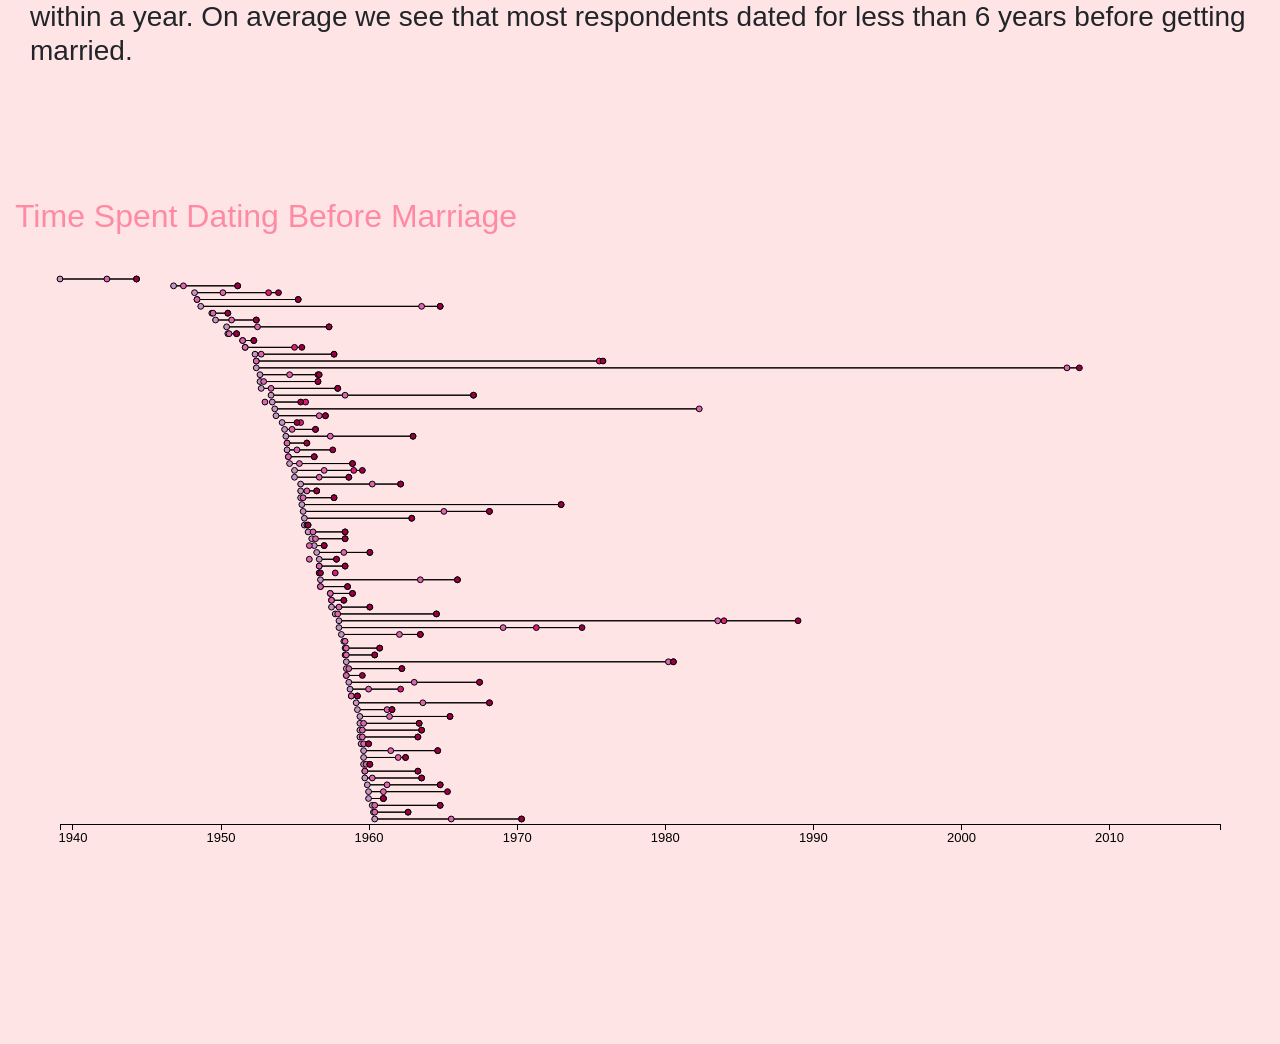
==== commit 544fa0b3: "Merge master again, fix index.html" ====
--- a/index.html
+++ b/index.html
@@ -1,214 +1,169 @@
-<!doctype html>
+<!DOCTYPE html>
 <html>
-<head>
-	<meta charset="utf-8">
-	<meta name="description" content="">
-	<meta name="viewport" content="width=device-width, initial-scale=1">
-	<title>Viz Cupid</title>
+  <head>
+    <meta charset="utf-8" />
+    <meta name="description" content="" />
+    <meta name="viewport" content="width=device-width, initial-scale=1" />
+    <title>Viz Cupid</title>
 
-	<link rel="stylesheet" href="css/bootstrap.min.css">
-	<link rel="stylesheet" href="css/style.css">
-</head>
-<body>
+    <link rel="stylesheet" href="css/bootstrap.min.css" />
+    <link rel="stylesheet" href="css/style.css" />
+  </head>
+  <body>
+    <div class="container">
+      <h1 class="header">
+        Tracing Dating, Marriage, and Everything In-Between
+      </h1>
 
-	<div class="container">
-		<h1 class="header">
-			Tracing Dating, Marriage, and Everything In-Between
-		</h1>
-<!--
-		<div id="quotes">
-			<h2>“Love in its essence is spiritual fire.” — Seneca</h2>
-			<p></p>
-			<h2>“You know it's love when all you want is that person to be happy, even if you're not part of their happiness.” — Julia Roberts</h2>
-			<p></p>
-			<h2>“'Tis better to have loved and lost than never to have loved at all.” — Alfred Lord Tennyson</h2>
-		</div>
+      <div class="img-container">
+        <img src="img/heart3.svg" class="heart" />
+        <div class="centered">
+          <h1 id="heart-text1">
+            Love touches all of us, yet there is so much uncertainty around the
+            evolution of relationships.
+          </h1>
+        </div>
+      </div>
 
-		<hr>
--->
+      <img src="img/arrow-cupid.png" id="arrow" />
 
+      <div class="img-container">
+        <img src="img/heart3.svg" class="heart" />
+        <div class="centered">
+          <h1 id="heart-text2">
+            <h1>
+              A 2017 national survey by Stanford, "How Couples Meet and Stay
+              Together," shows some surprising trends about couples in America.
+              <br />
+            </h1>
+          </h1>
+        </div>
+      </div>
 
-		<div class="img-container">
-			<img src="img/heart3.svg" class="heart">
-			<div class="centered">
-				<h1 id="heart-text1">Love touches all of us, yet there is so much uncertainty around the evolution of relationships.</h1>
-			</div>
-		</div>
+      <hr />
 
-		<img src="img/arrow-cupid.png" id="arrow">
+      <div class="container-fluid">
+        <h1>
+          Divorced Couples More Likely than Married Couples to Have Larger Age
+          Differences
+        </h1>
+        <p></p>
+        <h3>
+          Below, each point represents a couple, with age of each survey
+          respondent plotted against their partner's age. To view detailed
+          information about the age and marital status of each respondent and
+          the partner, hover over the circles on the visualization.
+        </h3>
 
-		<div class="img-container">
-			<img src="img/heart3.svg" class="heart">
-			<div class="centered">
-				<h1 id="heart-text2">
-					<h1>A 2017 national survey by Stanford, "How Couples Meet and Stay Together,"
-						shows some surprising trends about couples in America.           <br>
-					</h1>
-				</h1>
-			</div>
-		</div>
+        <form class="form-inline">
+          <div class="form-group">
+            <label for="ranking-type">Filter by Marital Status</label>
+            <select class="form-control" id="ranking-type">
+              <option value="all_attributes">All attributes</option>
+              <option value="Living with partner">Living with partner</option>
+              <option value="Married">Married</option>
+              <option value="Never married">Never married</option>
+              <option value="Separated">Separated</option>
+              <option value="Widowed">Widowed</option>
+              <option value="Divorced">Divorced</option>
+            </select>
+          </div>
+        </form>
 
+        <div id="age-vis"></div>
 
+        <h3>
+          Here, we see that there is indeed a significant difference between
+          couples who are many years apart in age and those that are closer in
+          age in terms of marital status. Couples with similar ages lie more
+          closely along the diagonal.
+        </h3>
+      </div>
+      <hr />
 
+      <!--MATRIX VISUALIZATION-->
 
-		<!--
-		<div class="container-fluid">
-			<div class="row">
-				<div class="col-md-6">
-					<h1>Love touches all of us, yet there is so much uncertainty surrounding it.
-						We often wonder: where will we meet our soulmate? How long do people date for before they get married?
-						Does our sexual life affect the quality of our relationships?
-					</h1>
-				</div>
-				<div class="col-md-6">
-					<img src="img/heart-bokeh.jpeg" class="center responsive .img-fluid" id="titanic-img">
-				</div>
-			</div>
-		</div>
--->
+      <div class="container-fluid">
+        <h1>
+          High Relationship Quality Despite Frequency of Sex
+        </h1>
+        <h3>
+          However, those who find their relationships excellent tend to have sex
+          3-6 times a week, with once a month or less coming second.
+        </h3>
+        <!-- Select box to choose the ranking type -->
+        <form class="form-inline">
+          <div class="form-group">
+            <label for="ranking-type">Make scale based upon </label>
+            <select class="form-control" id="matrix-ranking-type">
+              <option value="across_all_freqs">overall data</option>
+              <option value="across_this_freq">frequency categories</option>
+              <option value="across_qualities">quality categories</option>
+            </select>
+          </div>
+        </form>
 
-		<hr>
+        <div class="row">
+          <div class="col-md-12" id="matrix-vis"></div>
+          <h3>
+            We see that the respondents tended to rate their relationships
+            excellent regardless of sex frequency, and there is not a clear
+            trend. The data also suggest that very few couples will have a
+            frequency of more than twice a week.
+          </h3>
+        </div>
+      </div>
 
-		<div class="container-fluid">
-			<h1>Divorced Couples More Likely than Married Couples to Have Larger Age Differences</h1>
-			<p></p>
-			<h3>Below, each point represents a couple, with age of each survey respondent plotted against their partner's age. To view detailed information, about the age and marital status of each respondent
-				and the partner, hover over the circles on the visualization.</h3>
+      <hr />
 
-			<form class="form-inline">
-				<div class="form-group">
-					<label for="ranking-type">Filter by Marital Status</label>
-					<select class="form-control" id="ranking-type">
-						<option value="all_attributes">All attributes</option>
-						<option value="Living with partner">Living with partner</option>
-						<option value="Married">Married</option>
-						<option value="Never married">Never married</option>
-						<option value="Separated">Separated</option>
-						<option value="Widowed">Widowed</option>
-						<option value="Divorced">Divorced</option>
-					</select>
-				</div>
-			</form>
+      <div class="container-fluid">
+        <h1>How long do people date before they get married? <br /></h1>
 
-			<div id="age-vis"></div>
+        <h3>
+          On the right, each line segment represents the duration that a couple
+          dated before getting married, plotted by age. To view the
+          visualization in more detail, use the brushing component on the area
+          chart below it.
+        </h3>
 
-			<h3>Here, we see that there is indeed a significant difference between
-			couples who are many years apart in age and those that are closer in age
-			in terms of marital status. Couples with similar ages lie more closely along the diagonal.
-			</h3>
+        <h3>
+          One couple dated for thirty some years before finally getting married,
+          but most other couples did not take nearly as long. Another couple
+          went through meeting each other and getting married within a year. On
+          average we see that most respondents dated for less than 6 years
+          before getting married.
+        </h3>
 
-		</div>
+        <p></p>
+      </div>
+      <h4 id="selected"></h4>
 
-<!--
-		<div class="container-fluid">
-			<div class="row">
-				<div class="col-md-6 middle-space">
-					<h1>Could age differences within couples have an effect on marital status?</h1>
-					<p></p>
+      <h2>Time Spent Dating Before Marriage</h2>
 
-					<h3>Here, we see that there is indeed a significant difference between
-						couples who are many years apart in age and those that are closer in age
-						in terms of marital status. Those with similar ages lie on the y=x dotted line.
-						<br><br> To view detailed information, about the age and marital status of each respondent
-						and the partner, hover over the circles on the visualization.</h3>
+      <div id="timeline-vis"></div>
+    </div>
 
-				</div>
-				<div class="col-md-6" id="age-vis">
-					<h2>The Effect of Age Differences on Marital Status</h2>
-					<form class="form-inline">
-						<div class="form-group">
-							<label for="ranking-type">Filter by Marital Status</label>
-							<select class="form-control" id="ranking-type">
-								<option value="all_attributes">All attributes</option>
-								<option value="Living with partner">Living with partner</option>
-								<option value="Married">Married</option>
-								<option value="Never married">Never married</option>
-								<option value="Separated">Separated</option>
-								<option value="Widowed">Widowed</option>
-								<option value="Divorced">Divorced</option>
-							</select>
-						</div>
-					</form>
-				</div>
-			</div>
-		</div>
--->
-		<hr>
+    <!-- Load JS libraries -->
+    <script src="js/jquery.min.js"></script>
+    <script src="js/popper.min.js"></script>
+    <script src="js/bootstrap.min.js"></script>
+    <script src="js/queue.min.js"></script>
+    <script src="js/d3.min.js"></script>
+    <script src="https://d3js.org/d3-color.v1.min.js"></script>
+    <script src="https://d3js.org/d3-interpolate.v1.min.js"></script>
+    <script src="https://d3js.org/d3-scale-chromatic.v1.min.js"></script>
+    <script src="js/d3-tip.js"></script>
+    <script src="js/dateformat.js"></script>
 
-		<div class="container-fluid">
-			<div class="row">
-				<div class="col-md-6" id="matrix-vis"></div>
-				<div class="col-md-6">
-					<h1>How does frequency of sex influence quality of relationship?</h1>
-					<h3>We see that the respondents tended to rate their relationships excellent regardless
-						of sex frequency, and there is not a clear trend. The data also suggest that very few couples
-						will have a frequency of more than twice a week.</h3>
-				</div>
-			</div>
-		</div>
+    <!-- Visualization objects -->
+    <script src="js/matrixvis.js"></script>
 
-		<hr>
-		<hr>
+    <script src="js/age_difference.js"></script>
 
-		<div class="container-fluid">
-			<div class="row">
-				<div class="col-md-6 middle-space">
-					<h1>How long do people date before they get married? <br></h1>
+    <script src="js/timelinevis.js"></script>
+    <script src="js/timeareavis.js"></script>
 
-					<h3>On the right, each line segment represents the duration that a couple
-					dated before getting married, plotted by age. To view the visualization in
-					more detail, use the brushing component on the area chart below it.</h3>
-
-					<h3>One couple dated for thirty some years before finally getting married, but most other couples
-					did not take nearly as long. Another couple went through meeting each other and getting married within a year.
-					On average we see that most respondents dated for less than 6 years before getting married.</h3>
-
-					<p></p>
-<!--					<h2>Are there differences between heterosexual and same-sex marriages?</h2>-->
-<!--					<h3>We see that there are indeed differences between heterosexual and-->
-<!--					same-sex marriages, as we see [insert trends after analyzing visualization].</h3>-->
-<!--					<p></p>-->
-
-				</div>
-				<div class="col-md-6">
-					<h4 id="selected"></h4>
-
-					<h2>Time Spent Dating Before Marriage</h2>
-
-<!--					<img src="img/dating_time_before_marriage.png" class="center responsive .img-fluid" id="dating-time-img">-->
-<!--					TODO: timeline-vis and time-area-vis -->
-					<div id="timeline-vis"></div>
-<!--					<div id="time-area-vis"></div>-->
-
-				</div>
-			</div>
-
-		</div>
-	</div>
-
-	<!-- Load JS libraries -->
-	<script src="js/jquery.min.js"></script>
-	<script src="js/popper.min.js"></script>
-	<script src="js/bootstrap.min.js"></script>
-	<script src="js/queue.min.js"></script>
-	<script src="js/d3.min.js"></script>
-		<script src="https://d3js.org/d3-color.v1.min.js"></script>
-		<script src="https://d3js.org/d3-interpolate.v1.min.js"></script>
-		<script src="https://d3js.org/d3-scale-chromatic.v1.min.js"></script>
-		<script src="js/d3-tip.js"></script>
-		<script src="js/dateformat.js"></script>
-
-
-		<!-- Visualization objects -->
-		<script src="js/matrixvis.js"></script>
-
-		<script src="js/age_difference.js"></script>
-
-		<script src="js/timelinevis.js"></script>
-		<script src="js/timeareavis.js"></script>
-
-		<!-- Load data, create visualizations -->
-		<script src="js/main.js"></script>
-
-</body>
+    <!-- Load data, create visualizations -->
+    <script src="js/main.js"></script>
+  </body>
 </html>
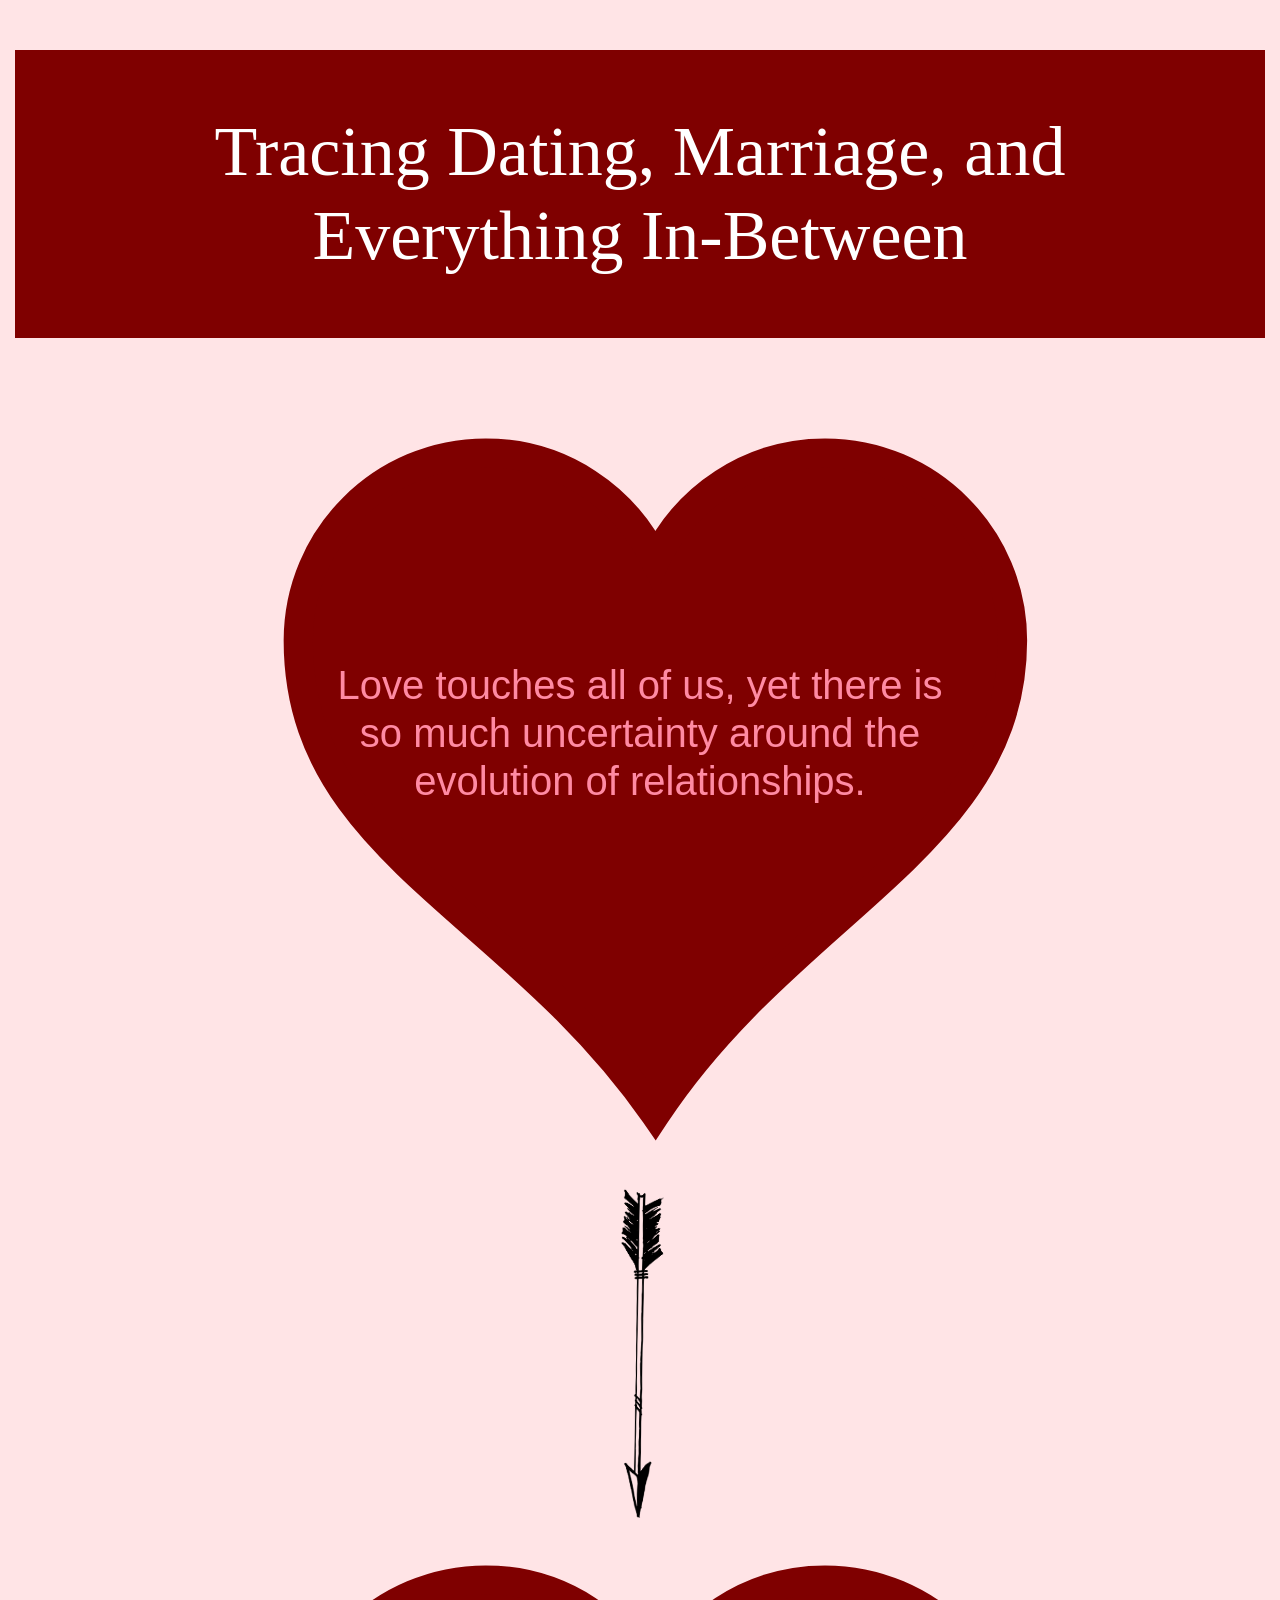
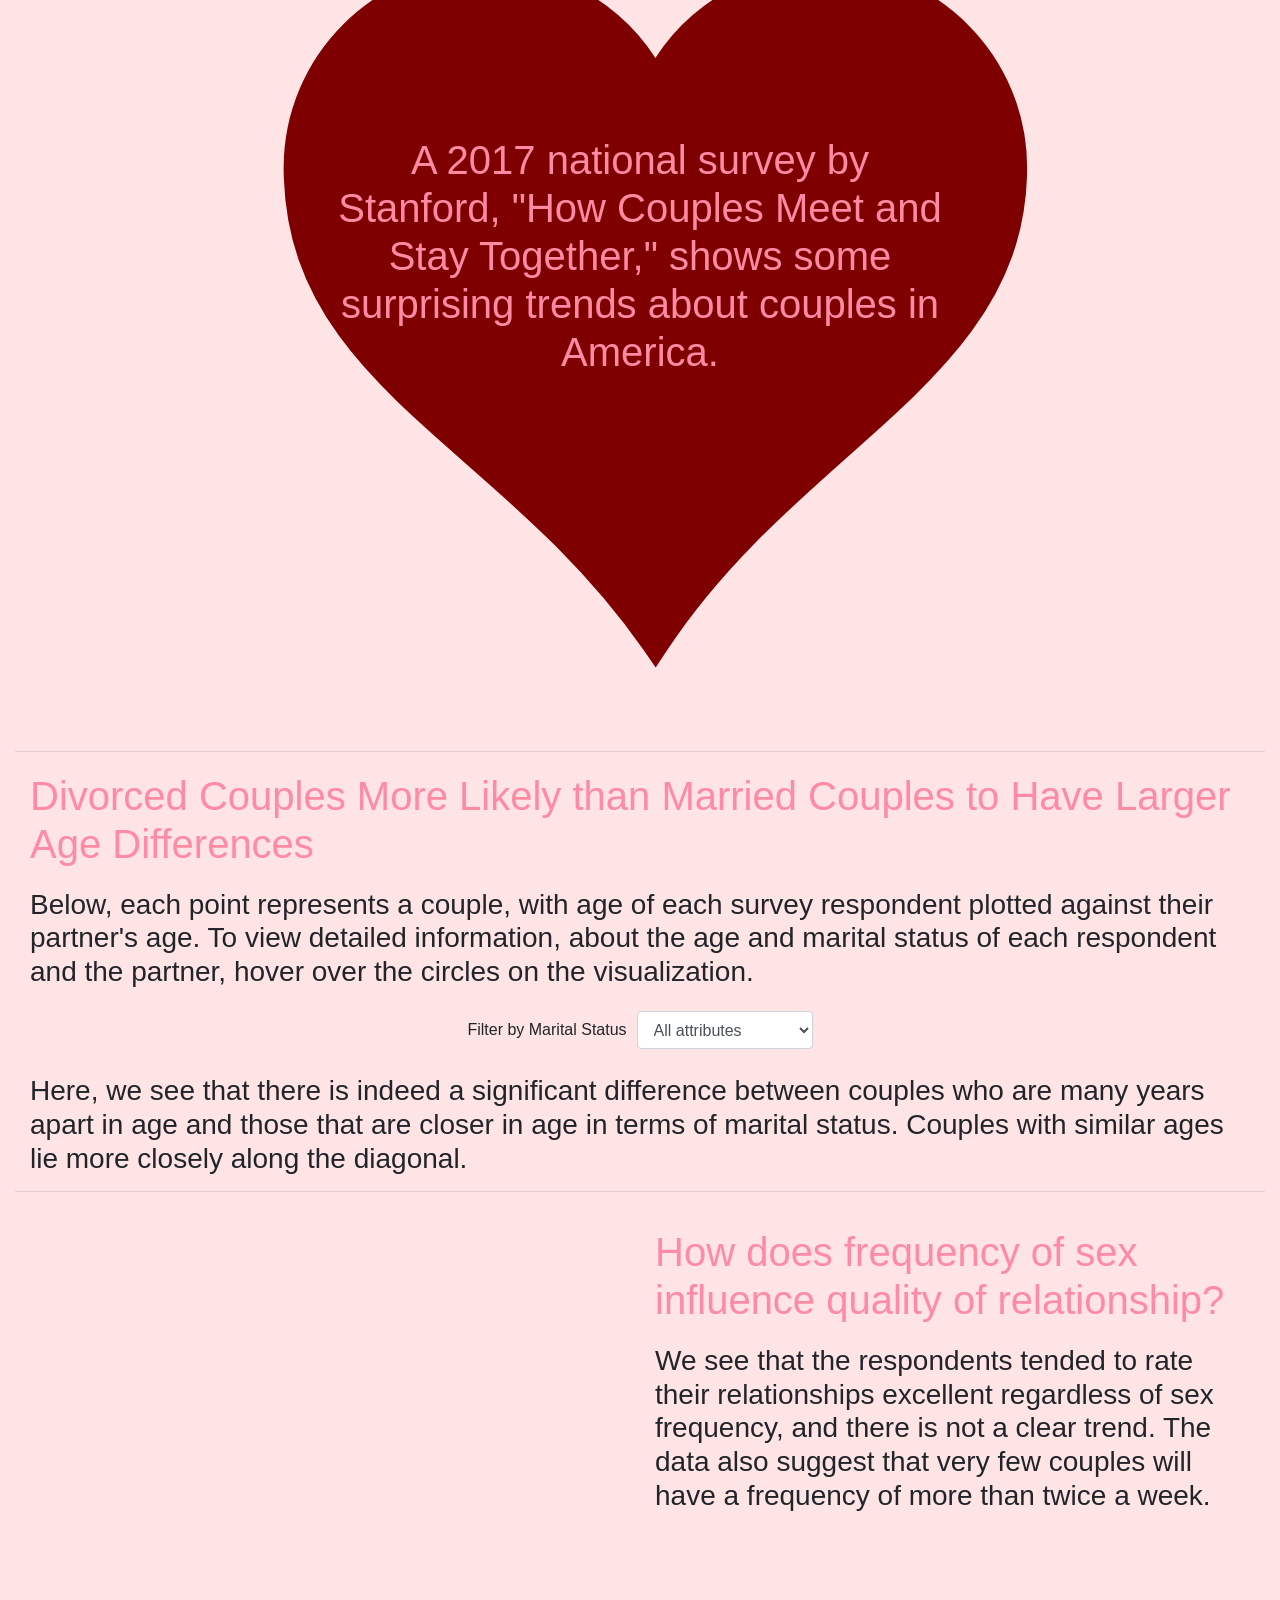
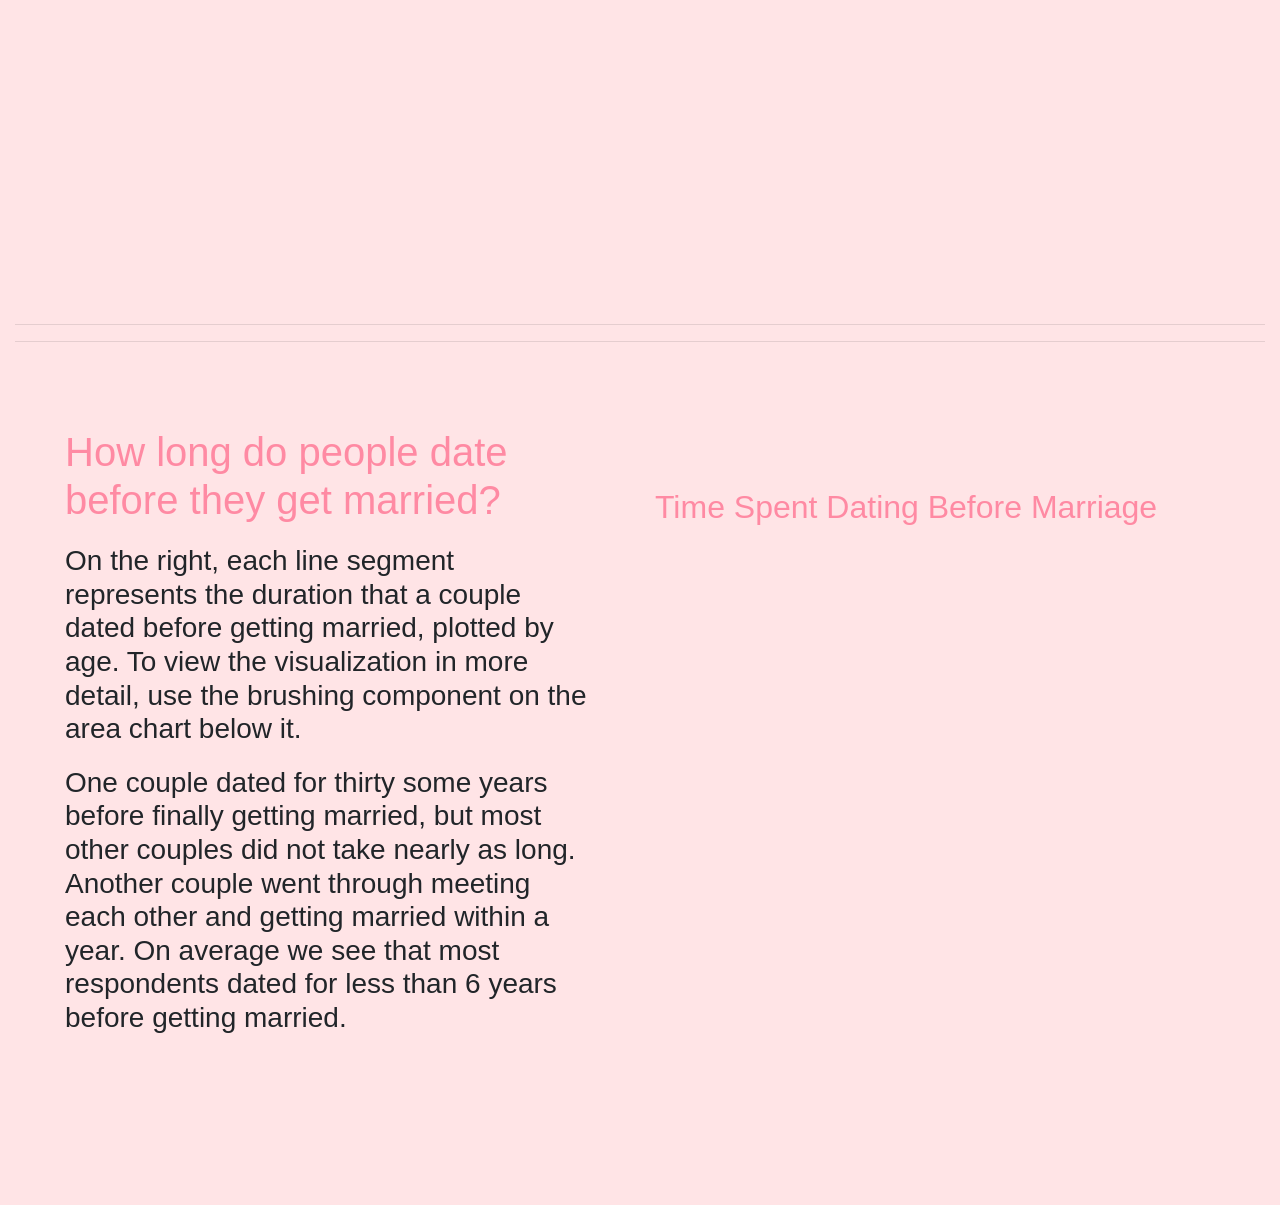
==== commit d0175447: "fix merge conflicts" ====
--- a/index.html
+++ b/index.html
@@ -1,169 +1,214 @@
-<!DOCTYPE html>
+<!doctype html>
 <html>
-  <head>
-    <meta charset="utf-8" />
-    <meta name="description" content="" />
-    <meta name="viewport" content="width=device-width, initial-scale=1" />
-    <title>Viz Cupid</title>
-
-    <link rel="stylesheet" href="css/bootstrap.min.css" />
-    <link rel="stylesheet" href="css/style.css" />
-  </head>
-  <body>
-    <div class="container">
-      <h1 class="header">
-        Tracing Dating, Marriage, and Everything In-Between
-      </h1>
-
-      <div class="img-container">
-        <img src="img/heart3.svg" class="heart" />
-        <div class="centered">
-          <h1 id="heart-text1">
-            Love touches all of us, yet there is so much uncertainty around the
-            evolution of relationships.
-          </h1>
-        </div>
-      </div>
-
-      <img src="img/arrow-cupid.png" id="arrow" />
-
-      <div class="img-container">
-        <img src="img/heart3.svg" class="heart" />
-        <div class="centered">
-          <h1 id="heart-text2">
-            <h1>
-              A 2017 national survey by Stanford, "How Couples Meet and Stay
-              Together," shows some surprising trends about couples in America.
-              <br />
-            </h1>
-          </h1>
-        </div>
-      </div>
-
-      <hr />
-
-      <div class="container-fluid">
-        <h1>
-          Divorced Couples More Likely than Married Couples to Have Larger Age
-          Differences
-        </h1>
-        <p></p>
-        <h3>
-          Below, each point represents a couple, with age of each survey
-          respondent plotted against their partner's age. To view detailed
-          information about the age and marital status of each respondent and
-          the partner, hover over the circles on the visualization.
-        </h3>
-
-        <form class="form-inline">
-          <div class="form-group">
-            <label for="ranking-type">Filter by Marital Status</label>
-            <select class="form-control" id="ranking-type">
-              <option value="all_attributes">All attributes</option>
-              <option value="Living with partner">Living with partner</option>
-              <option value="Married">Married</option>
-              <option value="Never married">Never married</option>
-              <option value="Separated">Separated</option>
-              <option value="Widowed">Widowed</option>
-              <option value="Divorced">Divorced</option>
-            </select>
-          </div>
-        </form>
-
-        <div id="age-vis"></div>
-
-        <h3>
-          Here, we see that there is indeed a significant difference between
-          couples who are many years apart in age and those that are closer in
-          age in terms of marital status. Couples with similar ages lie more
-          closely along the diagonal.
-        </h3>
-      </div>
-      <hr />
-
-      <!--MATRIX VISUALIZATION-->
-
-      <div class="container-fluid">
-        <h1>
-          High Relationship Quality Despite Frequency of Sex
-        </h1>
-        <h3>
-          However, those who find their relationships excellent tend to have sex
-          3-6 times a week, with once a month or less coming second.
-        </h3>
-        <!-- Select box to choose the ranking type -->
-        <form class="form-inline">
-          <div class="form-group">
-            <label for="ranking-type">Make scale based upon </label>
-            <select class="form-control" id="matrix-ranking-type">
-              <option value="across_all_freqs">overall data</option>
-              <option value="across_this_freq">frequency categories</option>
-              <option value="across_qualities">quality categories</option>
-            </select>
-          </div>
-        </form>
-
-        <div class="row">
-          <div class="col-md-12" id="matrix-vis"></div>
-          <h3>
-            We see that the respondents tended to rate their relationships
-            excellent regardless of sex frequency, and there is not a clear
-            trend. The data also suggest that very few couples will have a
-            frequency of more than twice a week.
-          </h3>
-        </div>
-      </div>
-
-      <hr />
-
-      <div class="container-fluid">
-        <h1>How long do people date before they get married? <br /></h1>
-
-        <h3>
-          On the right, each line segment represents the duration that a couple
-          dated before getting married, plotted by age. To view the
-          visualization in more detail, use the brushing component on the area
-          chart below it.
-        </h3>
-
-        <h3>
-          One couple dated for thirty some years before finally getting married,
-          but most other couples did not take nearly as long. Another couple
-          went through meeting each other and getting married within a year. On
-          average we see that most respondents dated for less than 6 years
-          before getting married.
-        </h3>
-
-        <p></p>
-      </div>
-      <h4 id="selected"></h4>
-
-      <h2>Time Spent Dating Before Marriage</h2>
-
-      <div id="timeline-vis"></div>
-    </div>
-
-    <!-- Load JS libraries -->
-    <script src="js/jquery.min.js"></script>
-    <script src="js/popper.min.js"></script>
-    <script src="js/bootstrap.min.js"></script>
-    <script src="js/queue.min.js"></script>
-    <script src="js/d3.min.js"></script>
-    <script src="https://d3js.org/d3-color.v1.min.js"></script>
-    <script src="https://d3js.org/d3-interpolate.v1.min.js"></script>
-    <script src="https://d3js.org/d3-scale-chromatic.v1.min.js"></script>
-    <script src="js/d3-tip.js"></script>
-    <script src="js/dateformat.js"></script>
-
-    <!-- Visualization objects -->
-    <script src="js/matrixvis.js"></script>
-
-    <script src="js/age_difference.js"></script>
-
-    <script src="js/timelinevis.js"></script>
-    <script src="js/timeareavis.js"></script>
-
-    <!-- Load data, create visualizations -->
-    <script src="js/main.js"></script>
-  </body>
+<head>
+	<meta charset="utf-8">
+	<meta name="description" content="">
+	<meta name="viewport" content="width=device-width, initial-scale=1">
+	<title>Viz Cupid</title>
+
+	<link rel="stylesheet" href="css/bootstrap.min.css">
+	<link rel="stylesheet" href="css/style.css">
+</head>
+<body>
+
+	<div class="container">
+		<h1 class="header">
+			Tracing Dating, Marriage, and Everything In-Between
+		</h1>
+<!--
+		<div id="quotes">
+			<h2>“Love in its essence is spiritual fire.” — Seneca</h2>
+			<p></p>
+			<h2>“You know it's love when all you want is that person to be happy, even if you're not part of their happiness.” — Julia Roberts</h2>
+			<p></p>
+			<h2>“'Tis better to have loved and lost than never to have loved at all.” — Alfred Lord Tennyson</h2>
+		</div>
+
+		<hr>
+-->
+
+
+		<div class="img-container">
+			<img src="img/heart3.svg" class="heart">
+			<div class="centered">
+				<h1 id="heart-text1">Love touches all of us, yet there is so much uncertainty around the evolution of relationships.</h1>
+			</div>
+		</div>
+
+		<img src="img/arrow-cupid.png" id="arrow">
+
+		<div class="img-container">
+			<img src="img/heart3.svg" class="heart">
+			<div class="centered">
+				<h1 id="heart-text2">
+					<h1>A 2017 national survey by Stanford, "How Couples Meet and Stay Together,"
+						shows some surprising trends about couples in America.           <br>
+					</h1>
+				</h1>
+			</div>
+		</div>
+
+
+
+
+		<!--
+		<div class="container-fluid">
+			<div class="row">
+				<div class="col-md-6">
+					<h1>Love touches all of us, yet there is so much uncertainty surrounding it.
+						We often wonder: where will we meet our soulmate? How long do people date for before they get married?
+						Does our sexual life affect the quality of our relationships?
+					</h1>
+				</div>
+				<div class="col-md-6">
+					<img src="img/heart-bokeh.jpeg" class="center responsive .img-fluid" id="titanic-img">
+				</div>
+			</div>
+		</div>
+-->
+
+		<hr>
+
+		<div class="container-fluid">
+			<h1>Divorced Couples More Likely than Married Couples to Have Larger Age Differences</h1>
+			<p></p>
+			<h3>Below, each point represents a couple, with age of each survey respondent plotted against their partner's age. To view detailed information, about the age and marital status of each respondent
+				and the partner, hover over the circles on the visualization.</h3>
+
+			<form class="form-inline">
+				<div class="form-group">
+					<label for="ranking-type">Filter by Marital Status</label>
+					<select class="form-control" id="ranking-type">
+						<option value="all_attributes">All attributes</option>
+						<option value="Living with partner">Living with partner</option>
+						<option value="Married">Married</option>
+						<option value="Never married">Never married</option>
+						<option value="Separated">Separated</option>
+						<option value="Widowed">Widowed</option>
+						<option value="Divorced">Divorced</option>
+					</select>
+				</div>
+			</form>
+
+			<div id="age-vis"></div>
+
+			<h3>Here, we see that there is indeed a significant difference between
+			couples who are many years apart in age and those that are closer in age
+			in terms of marital status. Couples with similar ages lie more closely along the diagonal.
+			</h3>
+
+		</div>
+
+<!--
+		<div class="container-fluid">
+			<div class="row">
+				<div class="col-md-6 middle-space">
+					<h1>Could age differences within couples have an effect on marital status?</h1>
+					<p></p>
+
+					<h3>Here, we see that there is indeed a significant difference between
+						couples who are many years apart in age and those that are closer in age
+						in terms of marital status. Those with similar ages lie on the y=x dotted line.
+						<br><br> To view detailed information, about the age and marital status of each respondent
+						and the partner, hover over the circles on the visualization.</h3>
+
+				</div>
+				<div class="col-md-6" id="age-vis">
+					<h2>The Effect of Age Differences on Marital Status</h2>
+					<form class="form-inline">
+						<div class="form-group">
+							<label for="ranking-type">Filter by Marital Status</label>
+							<select class="form-control" id="ranking-type">
+								<option value="all_attributes">All attributes</option>
+								<option value="Living with partner">Living with partner</option>
+								<option value="Married">Married</option>
+								<option value="Never married">Never married</option>
+								<option value="Separated">Separated</option>
+								<option value="Widowed">Widowed</option>
+								<option value="Divorced">Divorced</option>
+							</select>
+						</div>
+					</form>
+				</div>
+			</div>
+		</div>
+-->
+		<hr>
+
+		<div class="container-fluid">
+			<div class="row">
+				<div class="col-md-6" id="matrix-vis"></div>
+				<div class="col-md-6">
+					<h1>How does frequency of sex influence quality of relationship?</h1>
+					<h3>We see that the respondents tended to rate their relationships excellent regardless
+						of sex frequency, and there is not a clear trend. The data also suggest that very few couples
+						will have a frequency of more than twice a week.</h3>
+				</div>
+			</div>
+		</div>
+
+		<hr>
+		<hr>
+
+		<div class="container-fluid">
+			<div class="row">
+				<div class="col-md-6 middle-space">
+					<h1>How long do people date before they get married? <br></h1>
+
+					<h3>On the right, each line segment represents the duration that a couple
+					dated before getting married, plotted by age. To view the visualization in
+					more detail, use the brushing component on the area chart below it.</h3>
+
+					<h3>One couple dated for thirty some years before finally getting married, but most other couples
+					did not take nearly as long. Another couple went through meeting each other and getting married within a year.
+					On average we see that most respondents dated for less than 6 years before getting married.</h3>
+
+					<p></p>
+<!--					<h2>Are there differences between heterosexual and same-sex marriages?</h2>-->
+<!--					<h3>We see that there are indeed differences between heterosexual and-->
+<!--					same-sex marriages, as we see [insert trends after analyzing visualization].</h3>-->
+<!--					<p></p>-->
+
+				</div>
+				<div class="col-md-6">
+					<h4 id="selected"></h4>
+
+					<h2>Time Spent Dating Before Marriage</h2>
+
+<!--					<img src="img/dating_time_before_marriage.png" class="center responsive .img-fluid" id="dating-time-img">-->
+<!--					TODO: timeline-vis and time-area-vis -->
+					<div id="timeline-vis"></div>
+<!--					<div id="time-area-vis"></div>-->
+
+				</div>
+			</div>
+
+		</div>
+	</div>
+
+	<!-- Load JS libraries -->
+	<script src="js/jquery.min.js"></script>
+	<script src="js/popper.min.js"></script>
+	<script src="js/bootstrap.min.js"></script>
+	<script src="js/queue.min.js"></script>
+	<script src="js/d3.min.js"></script>
+		<script src="https://d3js.org/d3-color.v1.min.js"></script>
+		<script src="https://d3js.org/d3-interpolate.v1.min.js"></script>
+		<script src="https://d3js.org/d3-scale-chromatic.v1.min.js"></script>
+		<script src="js/d3-tip.js"></script>
+		<script src="js/dateformat.js"></script>
+
+
+		<!-- Visualization objects -->
+		<script src="js/matrixvis.js"></script>
+
+		<script src="js/age_difference.js"></script>
+
+		<script src="js/timelinevis.js"></script>
+		<script src="js/timeareavis.js"></script>
+
+		<!-- Load data, create visualizations -->
+		<script src="js/main.js"></script>
+
+</body>
 </html>
--- a/css/style.css
+++ b/css/style.css
@@ -214,6 +214,10 @@
   margin-top: 25px;
 }
 
+.area {
+  fill: #980043;
+}
+
 form {
   text-align: center;
 }
@@ -260,5 +264,4 @@
   display: block;
   margin-left: auto;
   margin-right: auto;
-
-}
+}
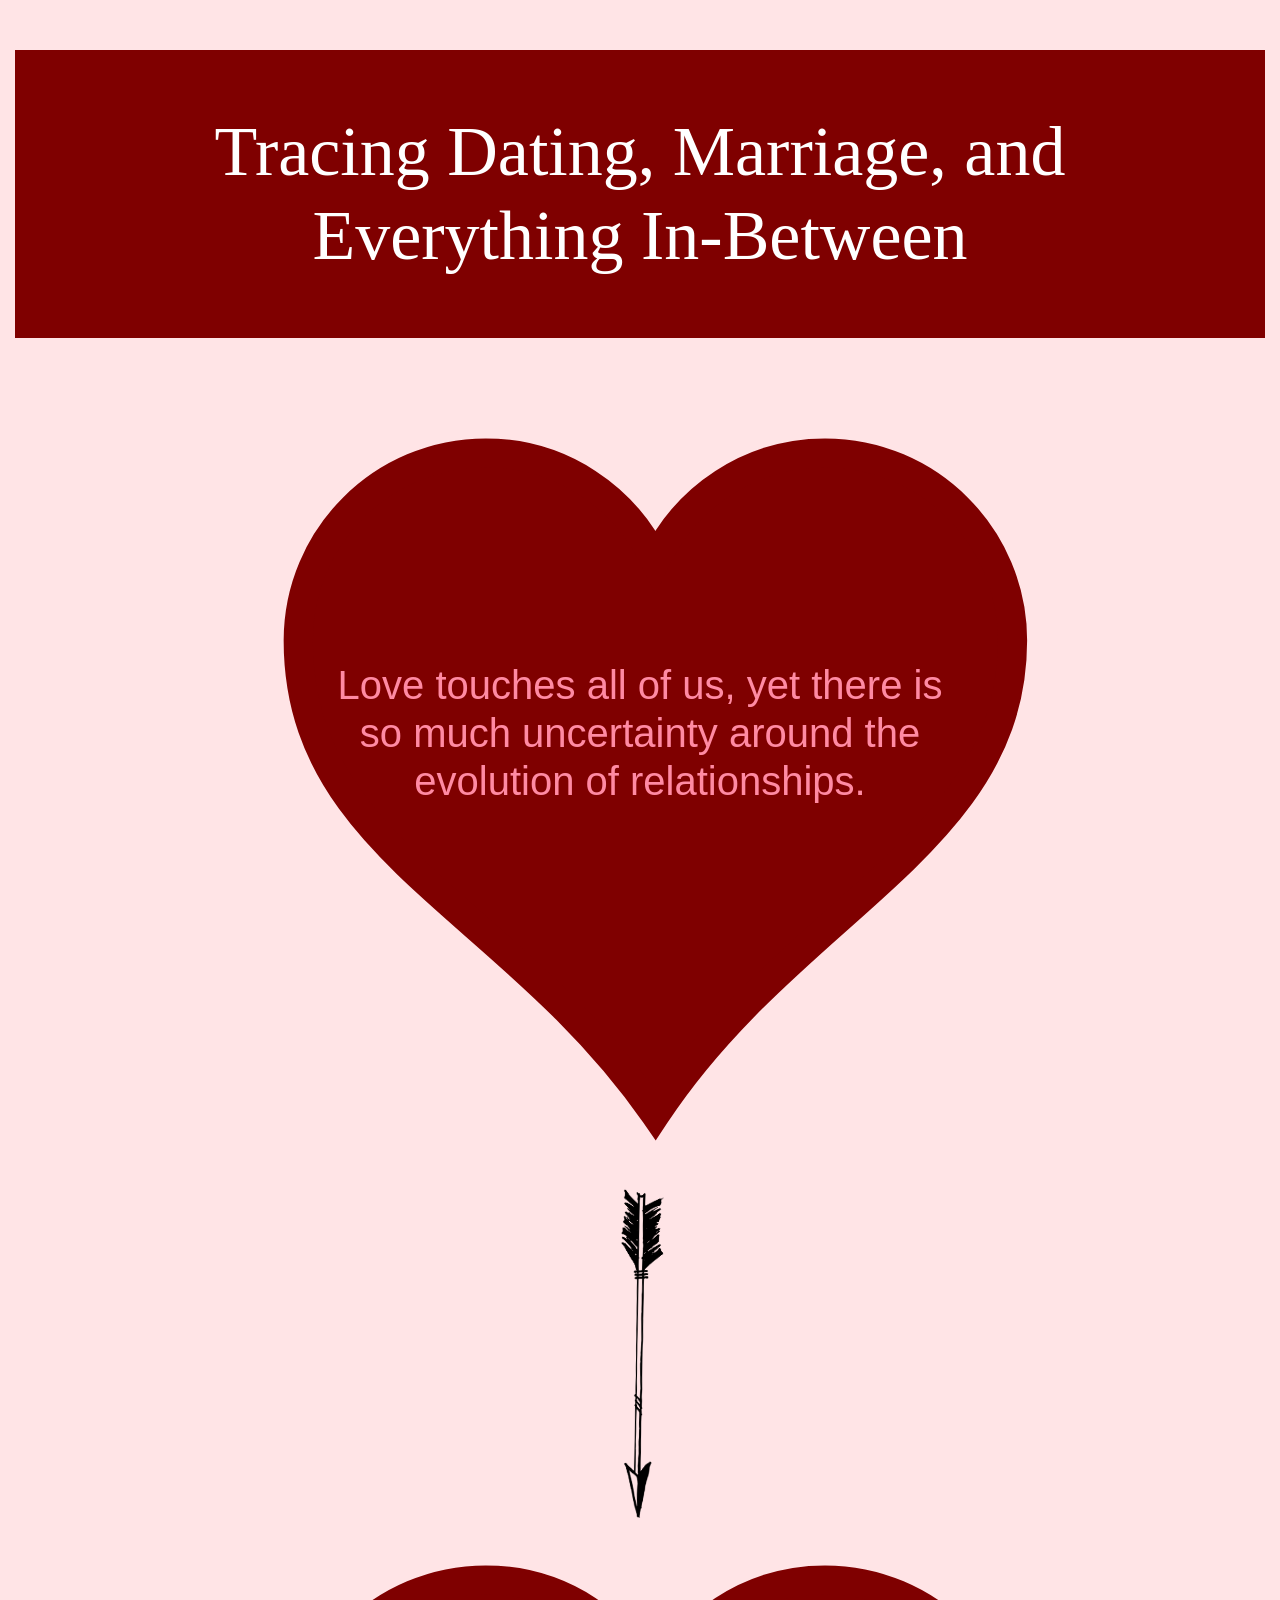
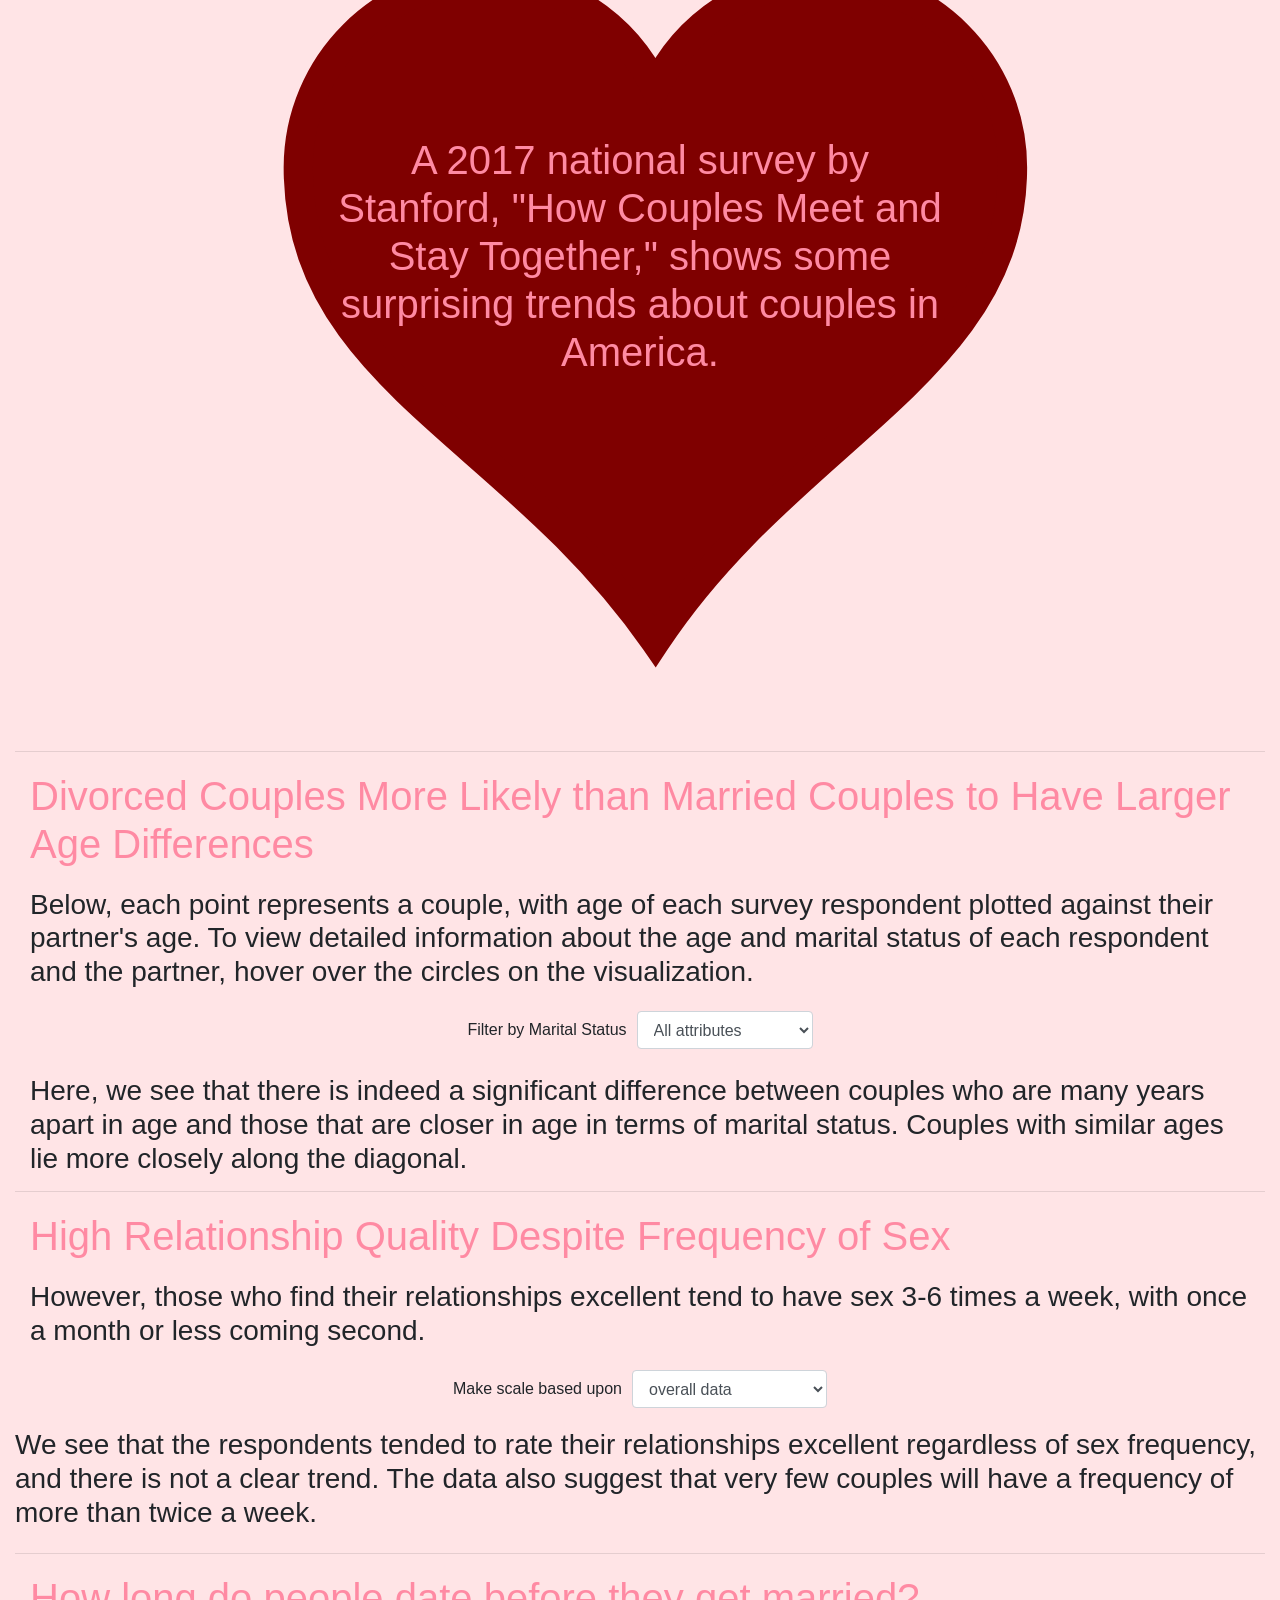
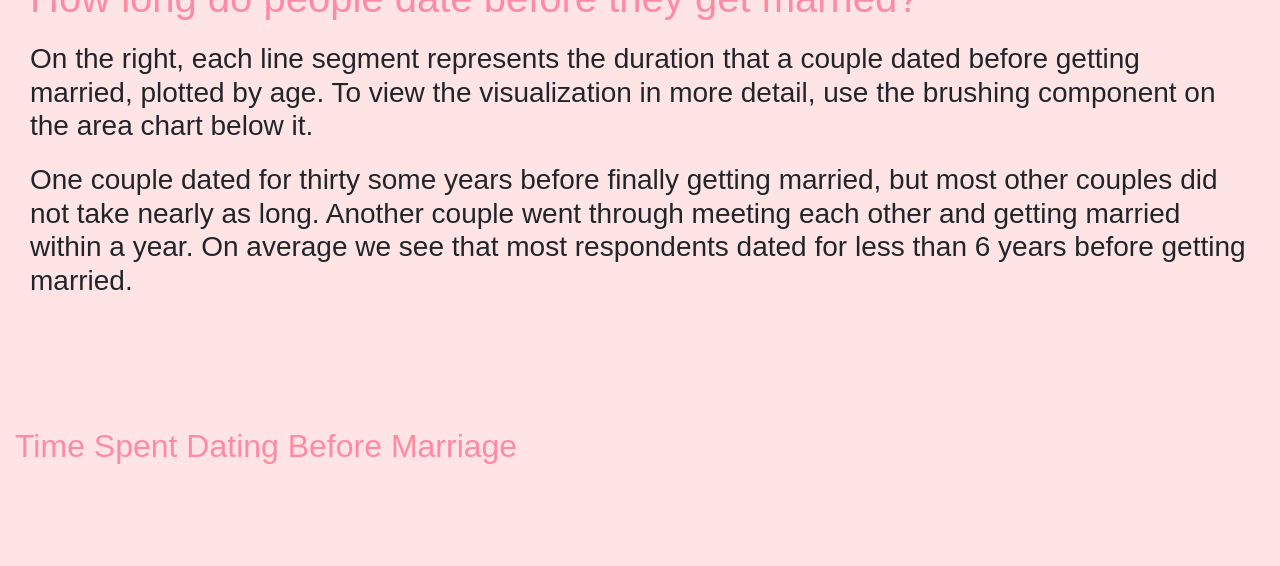
==== commit 7363f833: "Merge branch 'master' into time_vis" ====
--- a/index.html
+++ b/index.html
@@ -1,214 +1,169 @@
-<!doctype html>
+<!DOCTYPE html>
 <html>
-<head>
-	<meta charset="utf-8">
-	<meta name="description" content="">
-	<meta name="viewport" content="width=device-width, initial-scale=1">
-	<title>Viz Cupid</title>
+  <head>
+    <meta charset="utf-8" />
+    <meta name="description" content="" />
+    <meta name="viewport" content="width=device-width, initial-scale=1" />
+    <title>Viz Cupid</title>
 
-	<link rel="stylesheet" href="css/bootstrap.min.css">
-	<link rel="stylesheet" href="css/style.css">
-</head>
-<body>
+    <link rel="stylesheet" href="css/bootstrap.min.css" />
+    <link rel="stylesheet" href="css/style.css" />
+  </head>
+  <body>
+    <div class="container">
+      <h1 class="header">
+        Tracing Dating, Marriage, and Everything In-Between
+      </h1>
 
-	<div class="container">
-		<h1 class="header">
-			Tracing Dating, Marriage, and Everything In-Between
-		</h1>
-<!--
-		<div id="quotes">
-			<h2>“Love in its essence is spiritual fire.” — Seneca</h2>
-			<p></p>
-			<h2>“You know it's love when all you want is that person to be happy, even if you're not part of their happiness.” — Julia Roberts</h2>
-			<p></p>
-			<h2>“'Tis better to have loved and lost than never to have loved at all.” — Alfred Lord Tennyson</h2>
-		</div>
+      <div class="img-container">
+        <img src="img/heart3.svg" class="heart" />
+        <div class="centered">
+          <h1 id="heart-text1">
+            Love touches all of us, yet there is so much uncertainty around the
+            evolution of relationships.
+          </h1>
+        </div>
+      </div>
 
-		<hr>
--->
+      <img src="img/arrow-cupid.png" id="arrow" />
 
+      <div class="img-container">
+        <img src="img/heart3.svg" class="heart" />
+        <div class="centered">
+          <h1 id="heart-text2">
+            <h1>
+              A 2017 national survey by Stanford, "How Couples Meet and Stay
+              Together," shows some surprising trends about couples in America.
+              <br />
+            </h1>
+          </h1>
+        </div>
+      </div>
 
-		<div class="img-container">
-			<img src="img/heart3.svg" class="heart">
-			<div class="centered">
-				<h1 id="heart-text1">Love touches all of us, yet there is so much uncertainty around the evolution of relationships.</h1>
-			</div>
-		</div>
+      <hr />
 
-		<img src="img/arrow-cupid.png" id="arrow">
+      <div class="container-fluid">
+        <h1>
+          Divorced Couples More Likely than Married Couples to Have Larger Age
+          Differences
+        </h1>
+        <p></p>
+        <h3>
+          Below, each point represents a couple, with age of each survey
+          respondent plotted against their partner's age. To view detailed
+          information about the age and marital status of each respondent and
+          the partner, hover over the circles on the visualization.
+        </h3>
 
-		<div class="img-container">
-			<img src="img/heart3.svg" class="heart">
-			<div class="centered">
-				<h1 id="heart-text2">
-					<h1>A 2017 national survey by Stanford, "How Couples Meet and Stay Together,"
-						shows some surprising trends about couples in America.           <br>
-					</h1>
-				</h1>
-			</div>
-		</div>
+        <form class="form-inline">
+          <div class="form-group">
+            <label for="ranking-type">Filter by Marital Status</label>
+            <select class="form-control" id="ranking-type">
+              <option value="all_attributes">All attributes</option>
+              <option value="Living with partner">Living with partner</option>
+              <option value="Married">Married</option>
+              <option value="Never married">Never married</option>
+              <option value="Separated">Separated</option>
+              <option value="Widowed">Widowed</option>
+              <option value="Divorced">Divorced</option>
+            </select>
+          </div>
+        </form>
 
+        <div id="age-vis"></div>
 
+        <h3>
+          Here, we see that there is indeed a significant difference between
+          couples who are many years apart in age and those that are closer in
+          age in terms of marital status. Couples with similar ages lie more
+          closely along the diagonal.
+        </h3>
+      </div>
+      <hr />
 
+      <!--MATRIX VISUALIZATION-->
 
-		<!--
-		<div class="container-fluid">
-			<div class="row">
-				<div class="col-md-6">
-					<h1>Love touches all of us, yet there is so much uncertainty surrounding it.
-						We often wonder: where will we meet our soulmate? How long do people date for before they get married?
-						Does our sexual life affect the quality of our relationships?
-					</h1>
-				</div>
-				<div class="col-md-6">
-					<img src="img/heart-bokeh.jpeg" class="center responsive .img-fluid" id="titanic-img">
-				</div>
-			</div>
-		</div>
--->
+      <div class="container-fluid">
+        <h1>
+          High Relationship Quality Despite Frequency of Sex
+        </h1>
+        <h3>
+          However, those who find their relationships excellent tend to have sex
+          3-6 times a week, with once a month or less coming second.
+        </h3>
+        <!-- Select box to choose the ranking type -->
+        <form class="form-inline">
+          <div class="form-group">
+            <label for="ranking-type">Make scale based upon </label>
+            <select class="form-control" id="matrix-ranking-type">
+              <option value="across_all_freqs">overall data</option>
+              <option value="across_this_freq">frequency categories</option>
+              <option value="across_qualities">quality categories</option>
+            </select>
+          </div>
+        </form>
 
-		<hr>
+        <div class="row">
+          <div class="col-md-12" id="matrix-vis"></div>
+          <h3>
+            We see that the respondents tended to rate their relationships
+            excellent regardless of sex frequency, and there is not a clear
+            trend. The data also suggest that very few couples will have a
+            frequency of more than twice a week.
+          </h3>
+        </div>
+      </div>
 
-		<div class="container-fluid">
-			<h1>Divorced Couples More Likely than Married Couples to Have Larger Age Differences</h1>
-			<p></p>
-			<h3>Below, each point represents a couple, with age of each survey respondent plotted against their partner's age. To view detailed information, about the age and marital status of each respondent
-				and the partner, hover over the circles on the visualization.</h3>
+      <hr />
 
-			<form class="form-inline">
-				<div class="form-group">
-					<label for="ranking-type">Filter by Marital Status</label>
-					<select class="form-control" id="ranking-type">
-						<option value="all_attributes">All attributes</option>
-						<option value="Living with partner">Living with partner</option>
-						<option value="Married">Married</option>
-						<option value="Never married">Never married</option>
-						<option value="Separated">Separated</option>
-						<option value="Widowed">Widowed</option>
-						<option value="Divorced">Divorced</option>
-					</select>
-				</div>
-			</form>
+      <div class="container-fluid">
+        <h1>How long do people date before they get married? <br /></h1>
 
-			<div id="age-vis"></div>
+        <h3>
+          On the right, each line segment represents the duration that a couple
+          dated before getting married, plotted by age. To view the
+          visualization in more detail, use the brushing component on the area
+          chart below it.
+        </h3>
 
-			<h3>Here, we see that there is indeed a significant difference between
-			couples who are many years apart in age and those that are closer in age
-			in terms of marital status. Couples with similar ages lie more closely along the diagonal.
-			</h3>
+        <h3>
+          One couple dated for thirty some years before finally getting married,
+          but most other couples did not take nearly as long. Another couple
+          went through meeting each other and getting married within a year. On
+          average we see that most respondents dated for less than 6 years
+          before getting married.
+        </h3>
 
-		</div>
+        <p></p>
+      </div>
+      <h4 id="selected"></h4>
 
-<!--
-		<div class="container-fluid">
-			<div class="row">
-				<div class="col-md-6 middle-space">
-					<h1>Could age differences within couples have an effect on marital status?</h1>
-					<p></p>
+      <h2>Time Spent Dating Before Marriage</h2>
 
-					<h3>Here, we see that there is indeed a significant difference between
-						couples who are many years apart in age and those that are closer in age
-						in terms of marital status. Those with similar ages lie on the y=x dotted line.
-						<br><br> To view detailed information, about the age and marital status of each respondent
-						and the partner, hover over the circles on the visualization.</h3>
+      <div id="timeline-vis"></div>
+    </div>
 
-				</div>
-				<div class="col-md-6" id="age-vis">
-					<h2>The Effect of Age Differences on Marital Status</h2>
-					<form class="form-inline">
-						<div class="form-group">
-							<label for="ranking-type">Filter by Marital Status</label>
-							<select class="form-control" id="ranking-type">
-								<option value="all_attributes">All attributes</option>
-								<option value="Living with partner">Living with partner</option>
-								<option value="Married">Married</option>
-								<option value="Never married">Never married</option>
-								<option value="Separated">Separated</option>
-								<option value="Widowed">Widowed</option>
-								<option value="Divorced">Divorced</option>
-							</select>
-						</div>
-					</form>
-				</div>
-			</div>
-		</div>
--->
-		<hr>
+    <!-- Load JS libraries -->
+    <script src="js/jquery.min.js"></script>
+    <script src="js/popper.min.js"></script>
+    <script src="js/bootstrap.min.js"></script>
+    <script src="js/queue.min.js"></script>
+    <script src="js/d3.min.js"></script>
+    <script src="https://d3js.org/d3-color.v1.min.js"></script>
+    <script src="https://d3js.org/d3-interpolate.v1.min.js"></script>
+    <script src="https://d3js.org/d3-scale-chromatic.v1.min.js"></script>
+    <script src="js/d3-tip.js"></script>
+    <script src="js/dateformat.js"></script>
 
-		<div class="container-fluid">
-			<div class="row">
-				<div class="col-md-6" id="matrix-vis"></div>
-				<div class="col-md-6">
-					<h1>How does frequency of sex influence quality of relationship?</h1>
-					<h3>We see that the respondents tended to rate their relationships excellent regardless
-						of sex frequency, and there is not a clear trend. The data also suggest that very few couples
-						will have a frequency of more than twice a week.</h3>
-				</div>
-			</div>
-		</div>
+    <!-- Visualization objects -->
+    <script src="js/matrixvis.js"></script>
 
-		<hr>
-		<hr>
+    <script src="js/age_difference.js"></script>
 
-		<div class="container-fluid">
-			<div class="row">
-				<div class="col-md-6 middle-space">
-					<h1>How long do people date before they get married? <br></h1>
+    <script src="js/timelinevis.js"></script>
+    <script src="js/timeareavis.js"></script>
 
-					<h3>On the right, each line segment represents the duration that a couple
-					dated before getting married, plotted by age. To view the visualization in
-					more detail, use the brushing component on the area chart below it.</h3>
-
-					<h3>One couple dated for thirty some years before finally getting married, but most other couples
-					did not take nearly as long. Another couple went through meeting each other and getting married within a year.
-					On average we see that most respondents dated for less than 6 years before getting married.</h3>
-
-					<p></p>
-<!--					<h2>Are there differences between heterosexual and same-sex marriages?</h2>-->
-<!--					<h3>We see that there are indeed differences between heterosexual and-->
-<!--					same-sex marriages, as we see [insert trends after analyzing visualization].</h3>-->
-<!--					<p></p>-->
-
-				</div>
-				<div class="col-md-6">
-					<h4 id="selected"></h4>
-
-					<h2>Time Spent Dating Before Marriage</h2>
-
-<!--					<img src="img/dating_time_before_marriage.png" class="center responsive .img-fluid" id="dating-time-img">-->
-<!--					TODO: timeline-vis and time-area-vis -->
-					<div id="timeline-vis"></div>
-<!--					<div id="time-area-vis"></div>-->
-
-				</div>
-			</div>
-
-		</div>
-	</div>
-
-	<!-- Load JS libraries -->
-	<script src="js/jquery.min.js"></script>
-	<script src="js/popper.min.js"></script>
-	<script src="js/bootstrap.min.js"></script>
-	<script src="js/queue.min.js"></script>
-	<script src="js/d3.min.js"></script>
-		<script src="https://d3js.org/d3-color.v1.min.js"></script>
-		<script src="https://d3js.org/d3-interpolate.v1.min.js"></script>
-		<script src="https://d3js.org/d3-scale-chromatic.v1.min.js"></script>
-		<script src="js/d3-tip.js"></script>
-		<script src="js/dateformat.js"></script>
-
-
-		<!-- Visualization objects -->
-		<script src="js/matrixvis.js"></script>
-
-		<script src="js/age_difference.js"></script>
-
-		<script src="js/timelinevis.js"></script>
-		<script src="js/timeareavis.js"></script>
-
-		<!-- Load data, create visualizations -->
-		<script src="js/main.js"></script>
-
-</body>
+    <!-- Load data, create visualizations -->
+    <script src="js/main.js"></script>
+  </body>
 </html>
--- a/css/style.css
+++ b/css/style.css
@@ -120,7 +120,7 @@
 
 body {
   /* background: #ff99b4; */
-  background: #FFE4E6;
+  background: #ffe4e6;
 }
 
 .header {
@@ -132,6 +132,10 @@
   font-family: "Helvetica Neue";
   margin-top: 50px;
   margin-bottom: 50px;
+}
+
+.matrix-text {
+  font-weight: 200;
 }
 
 .container {
@@ -246,7 +250,7 @@
 
 .heart {
   width: 1000px;
-  height:auto;
+  height: auto;
 }
 
 #heart-text1 {
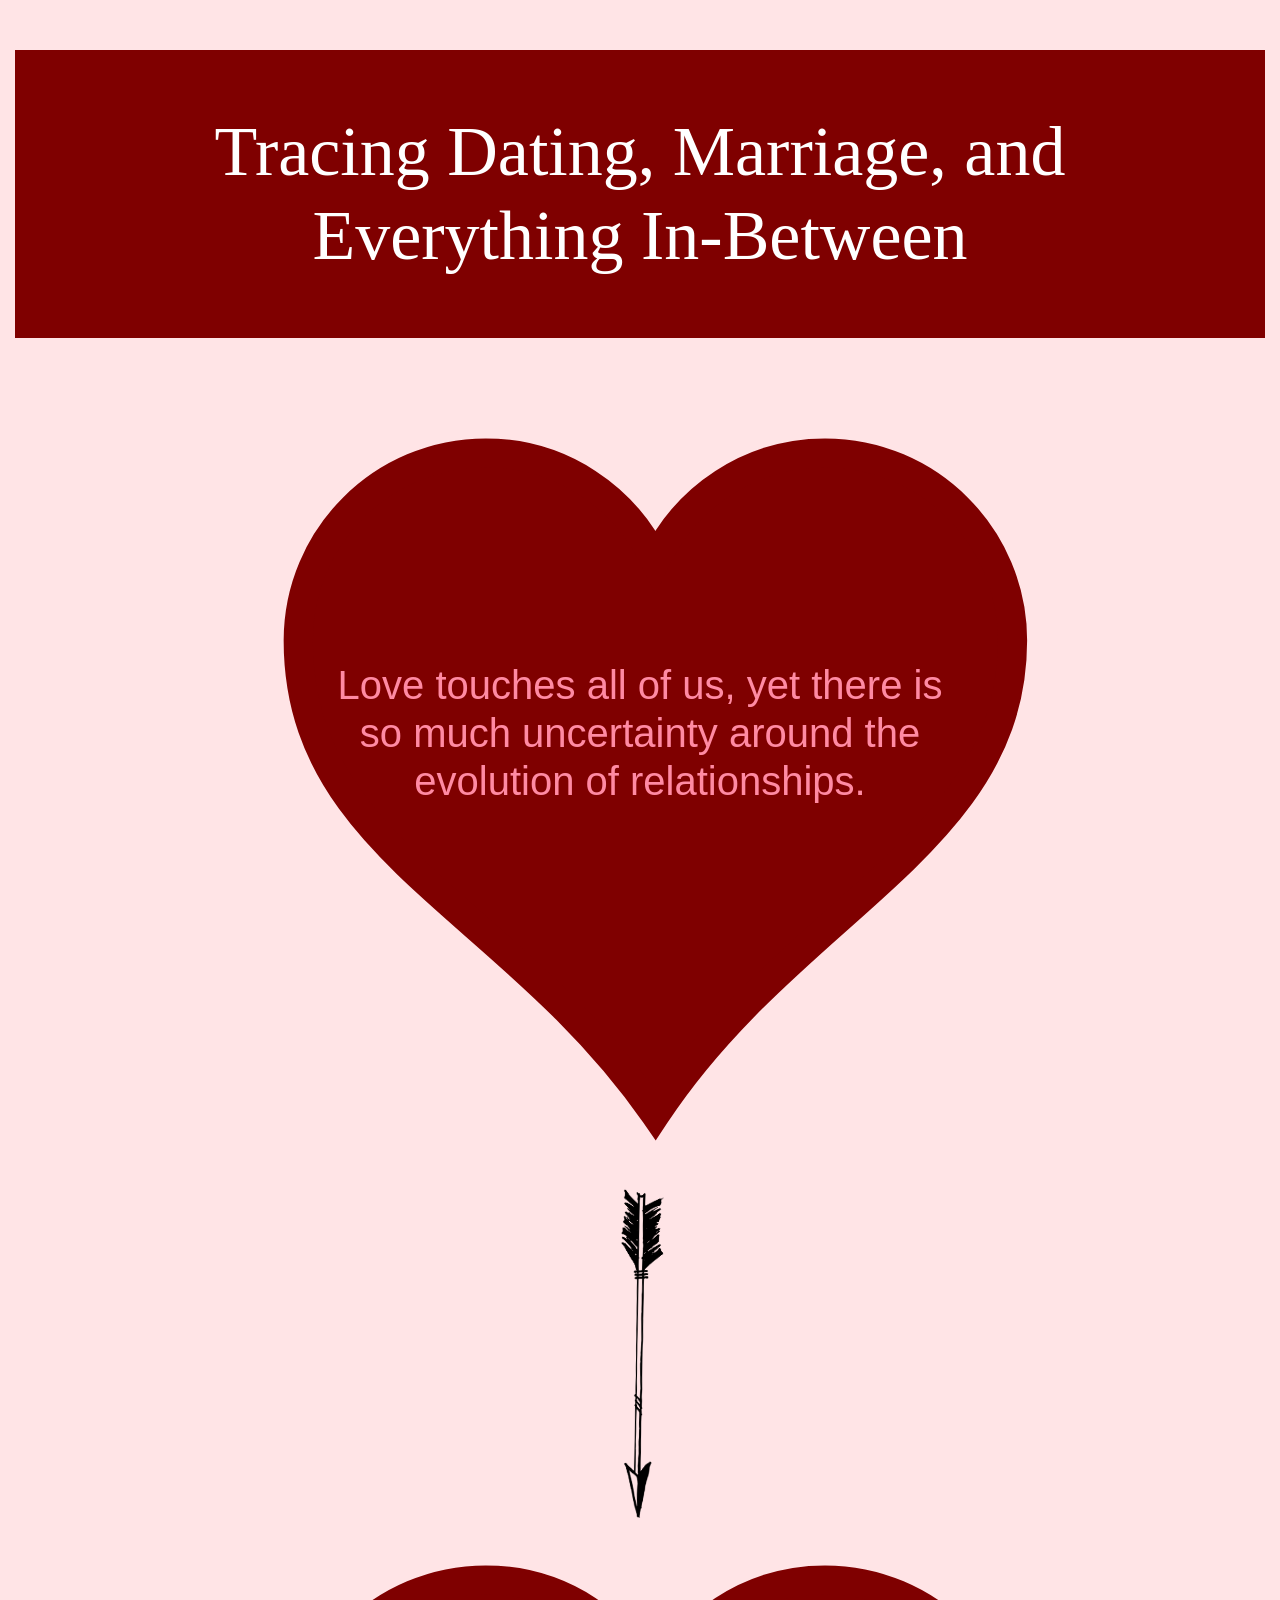
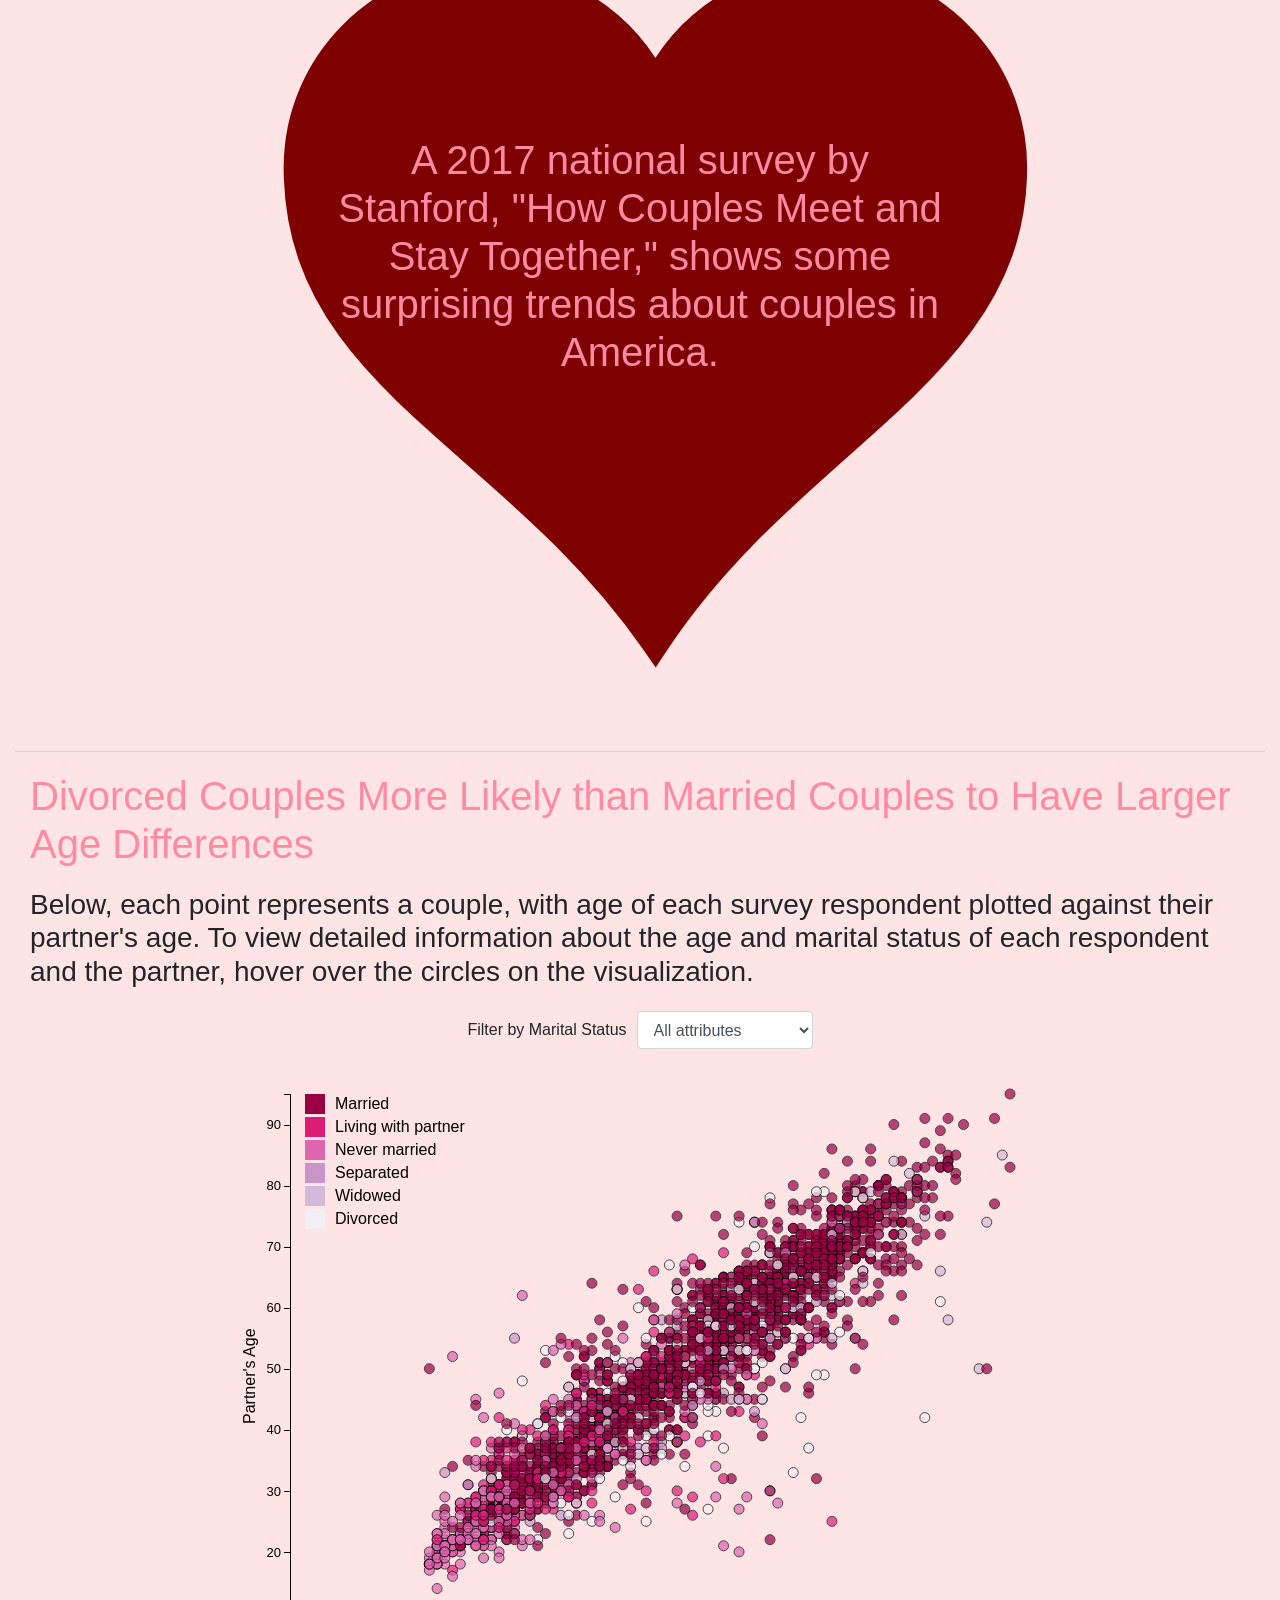
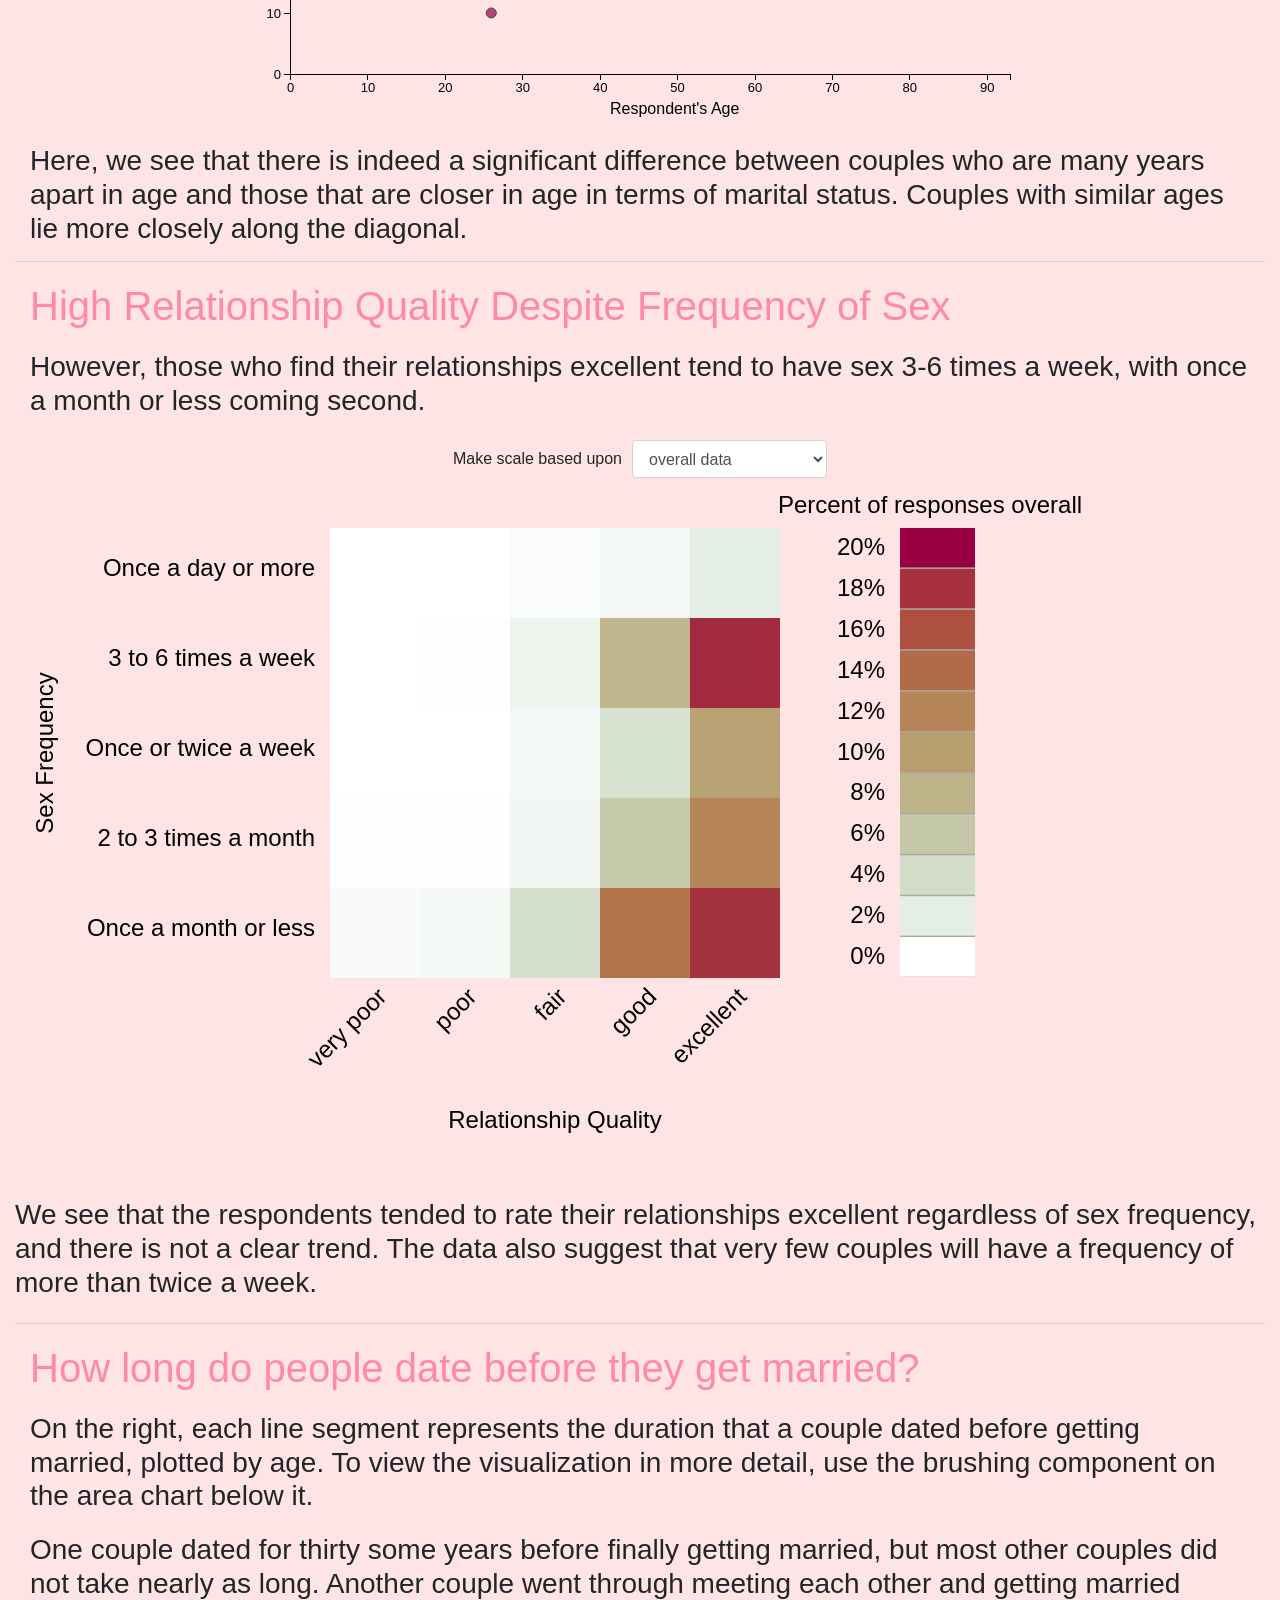
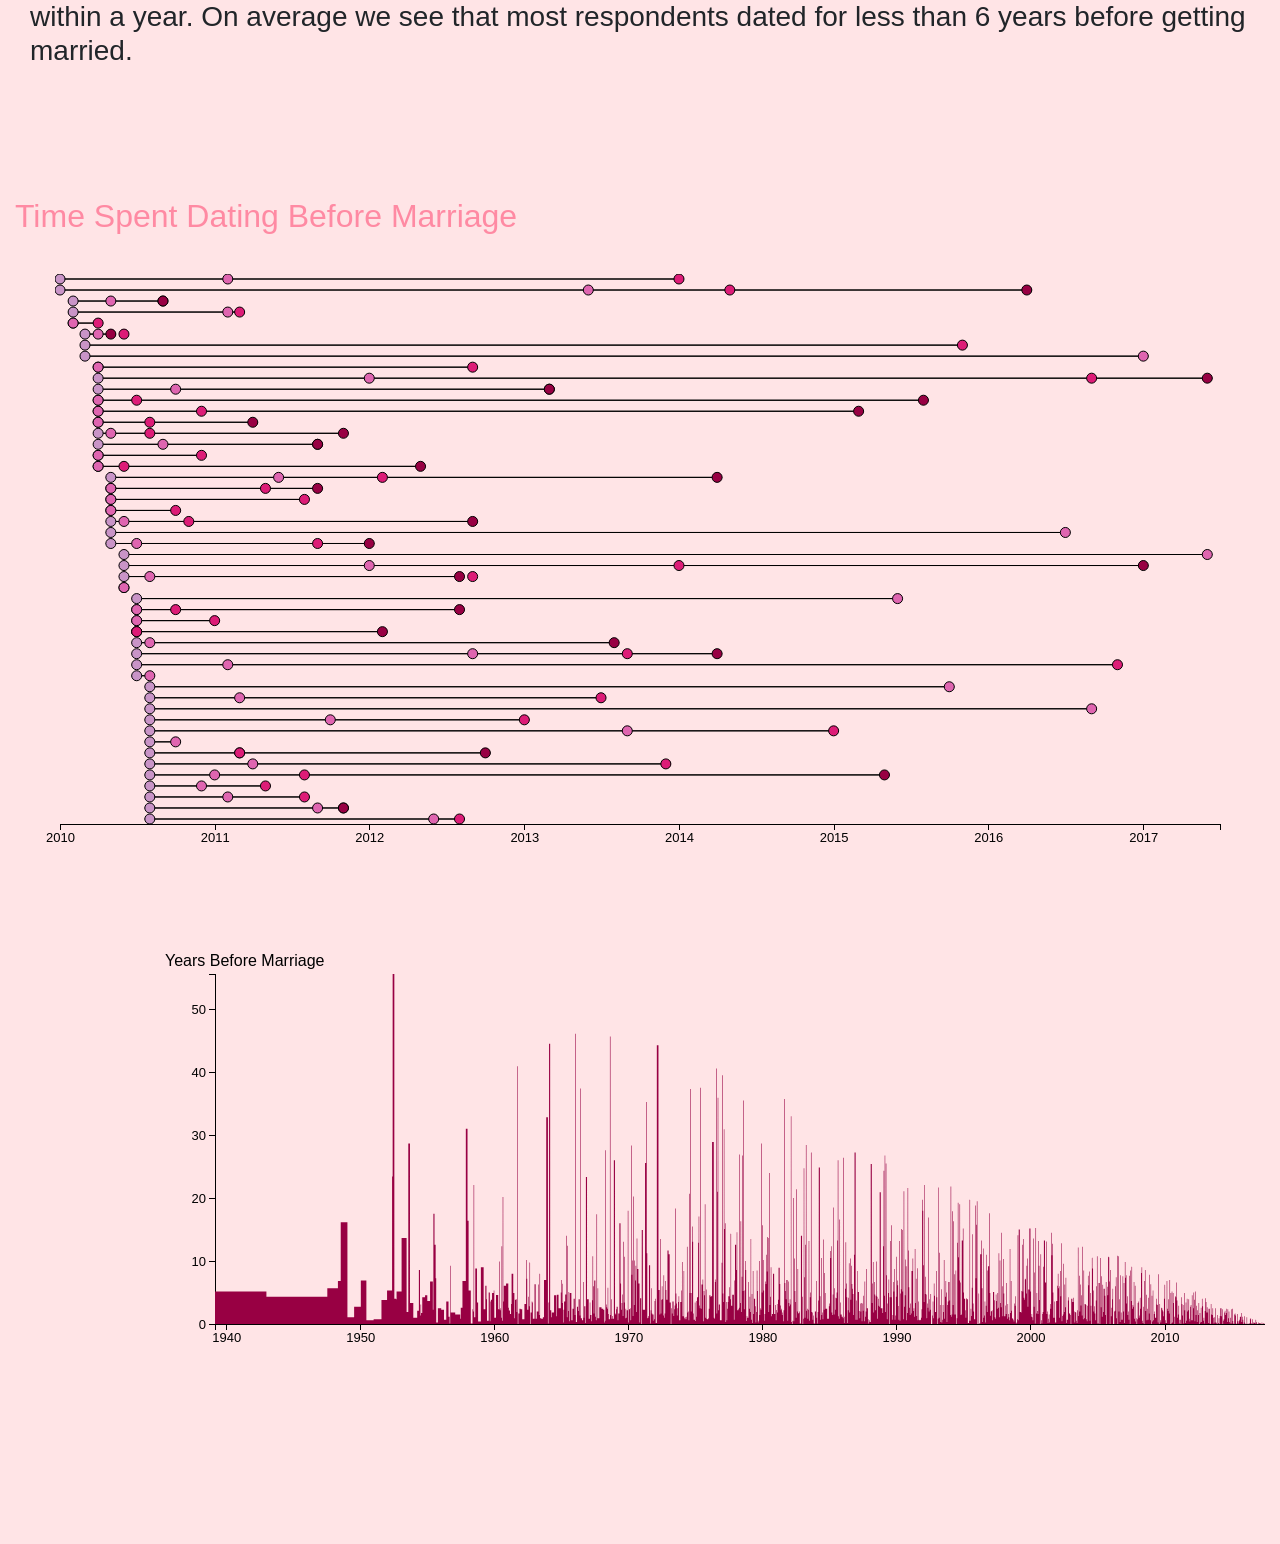
==== commit e2ac74bf: "undo merge" ====
--- a/index.html
+++ b/index.html
@@ -141,6 +141,8 @@
       <h2>Time Spent Dating Before Marriage</h2>
 
       <div id="timeline-vis"></div>
+
+      <div id="time-area-vis"></div>
     </div>
 
     <!-- Load JS libraries -->
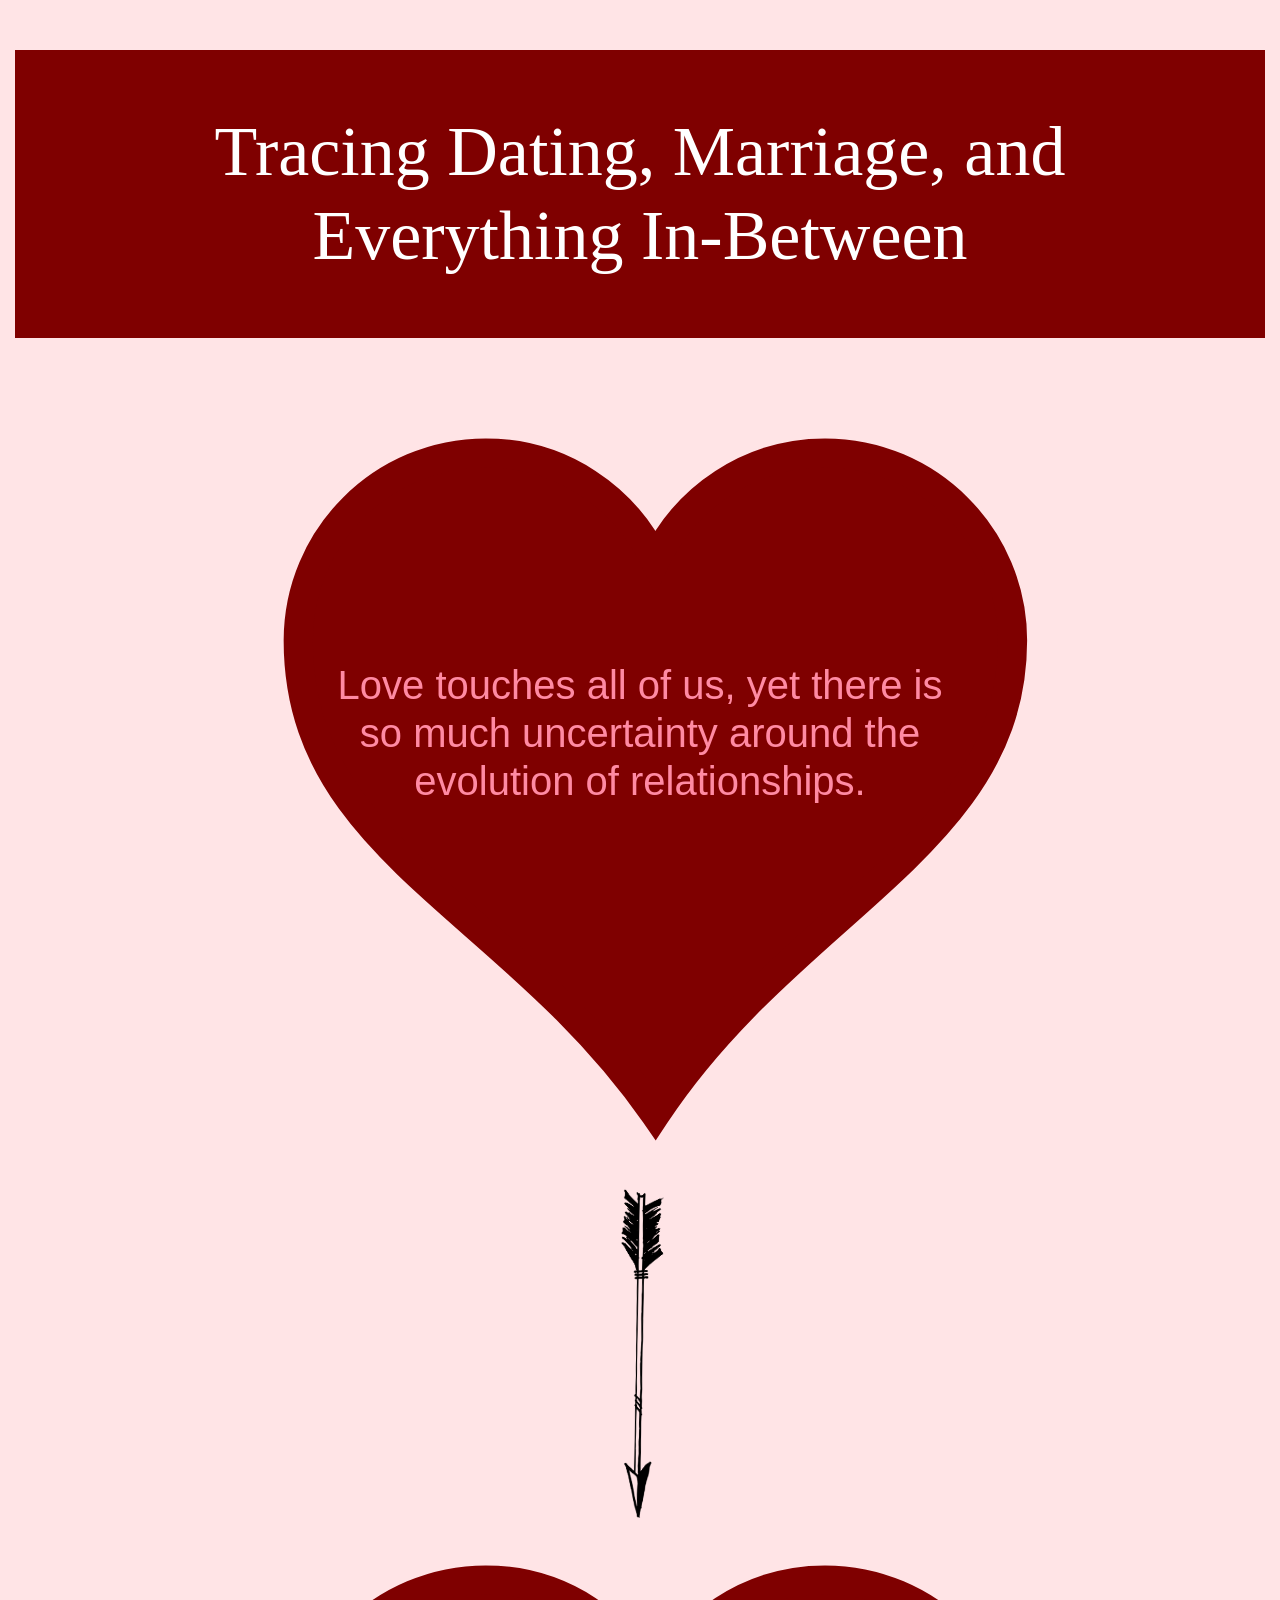
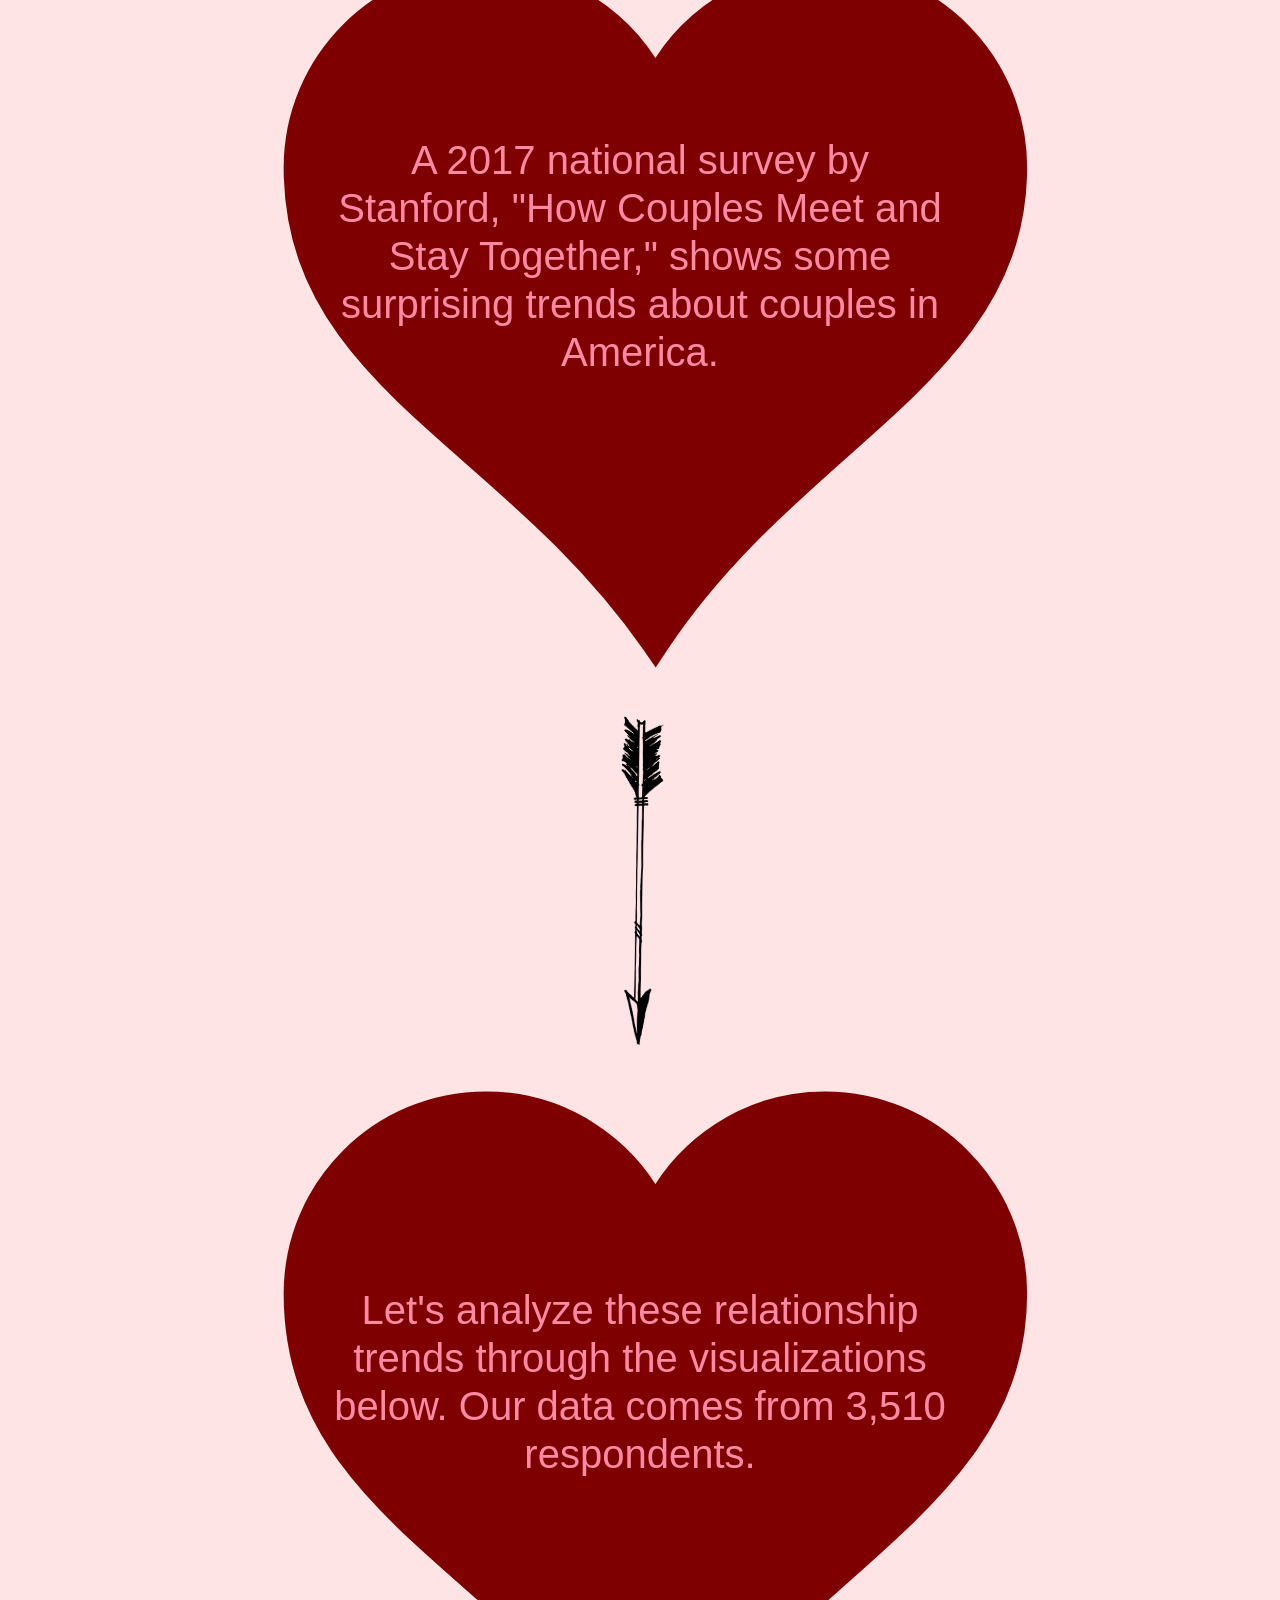
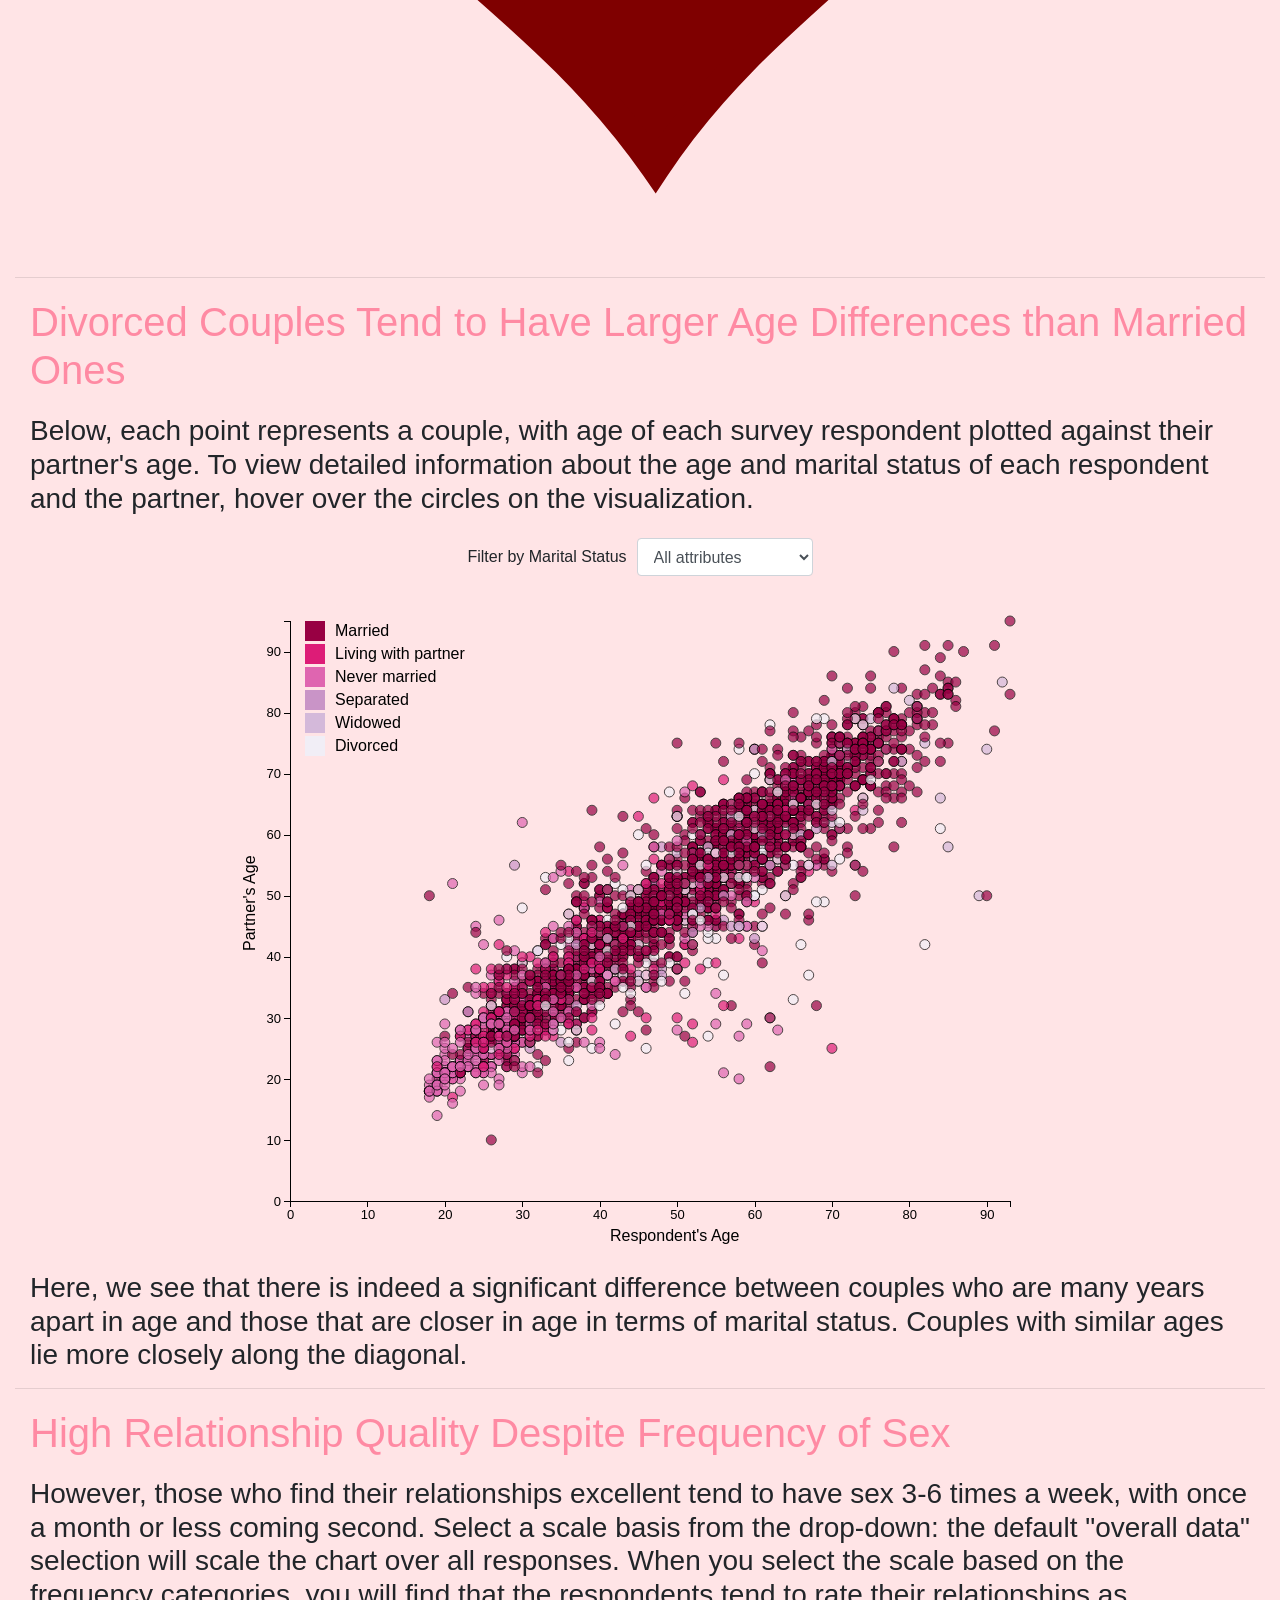
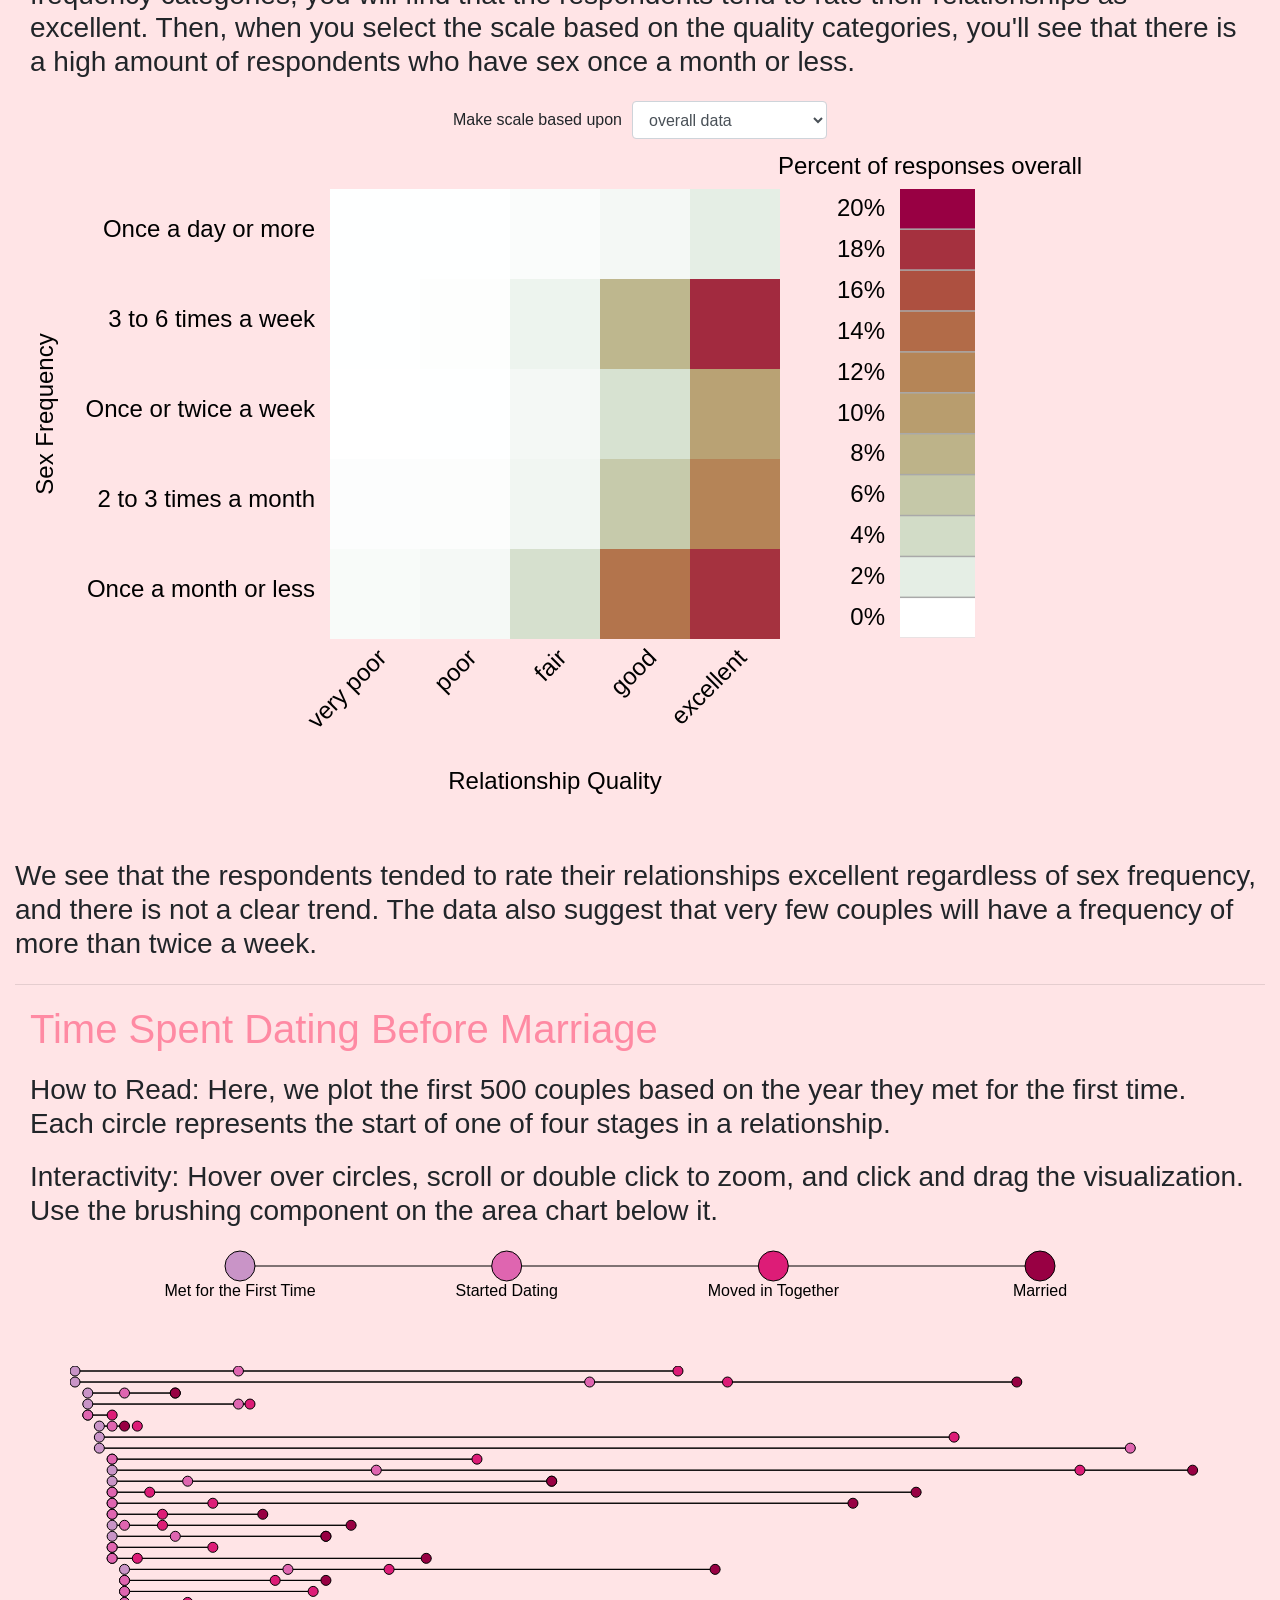
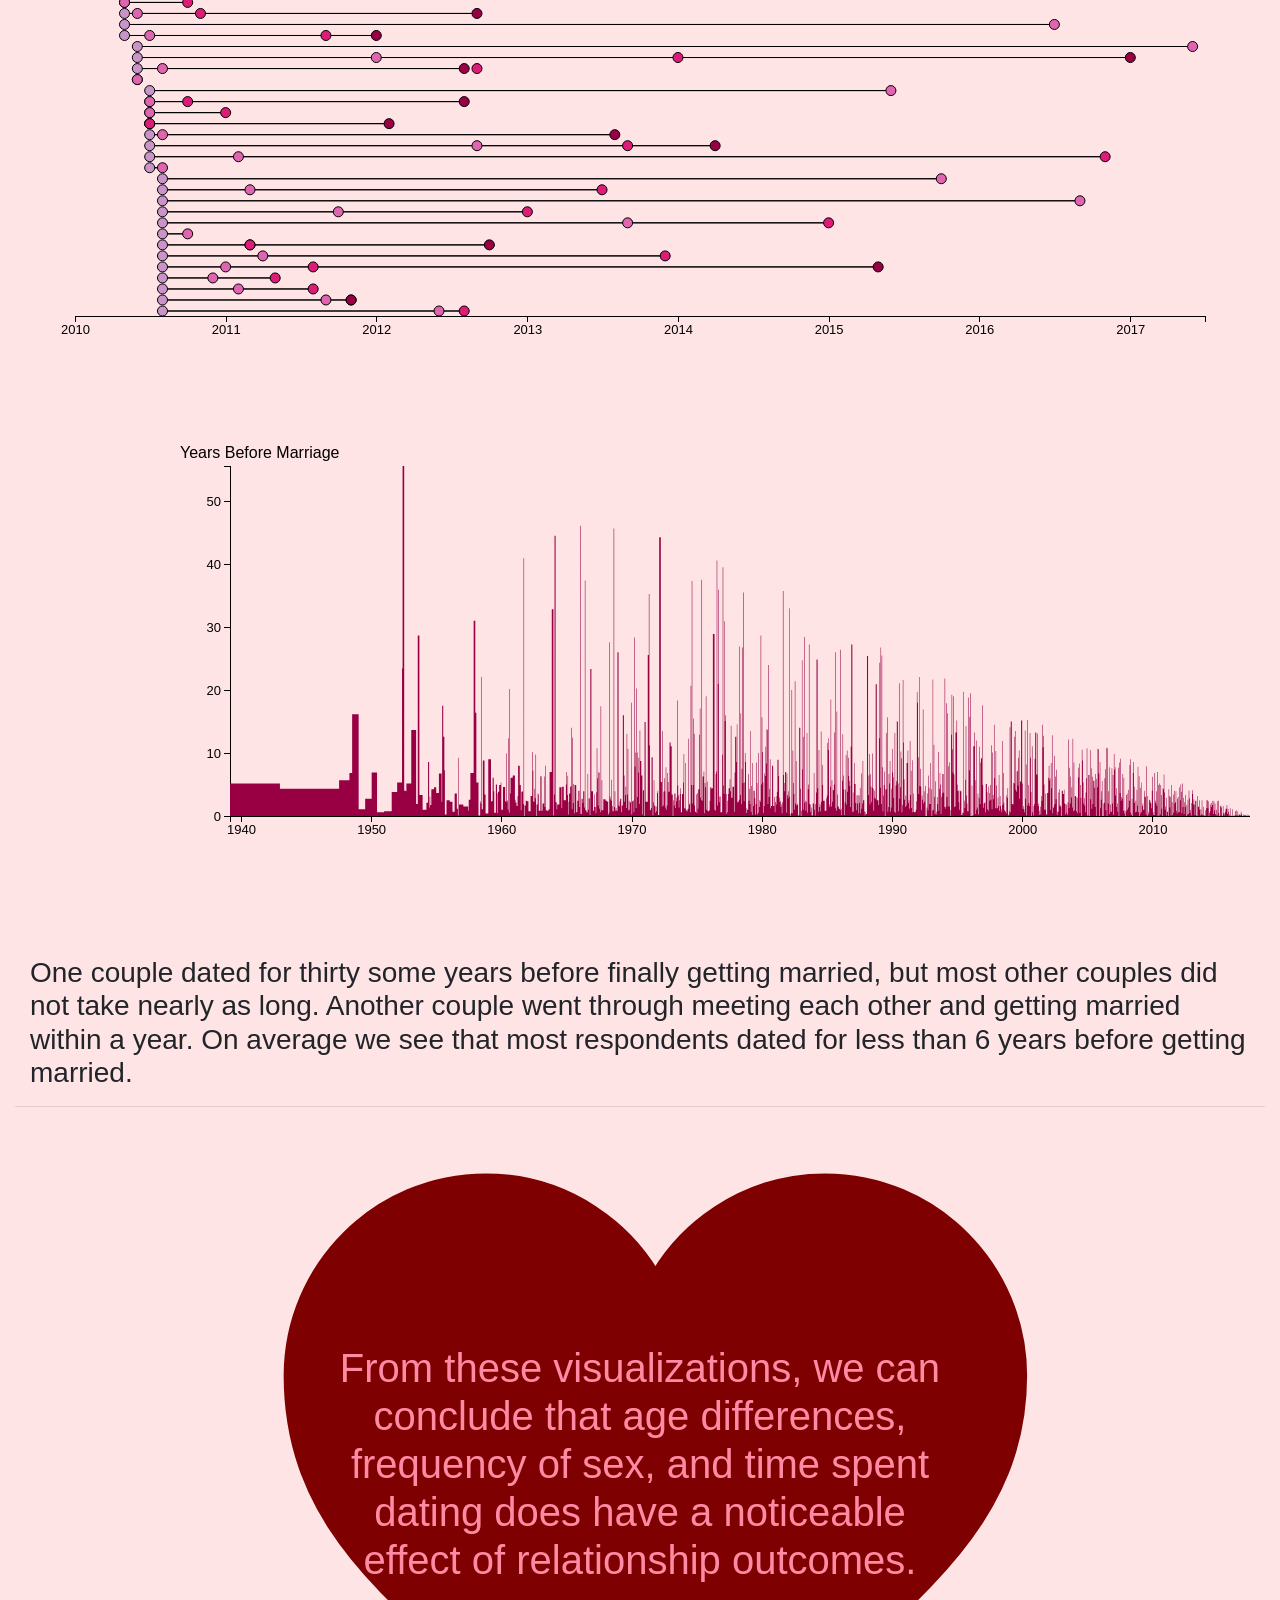
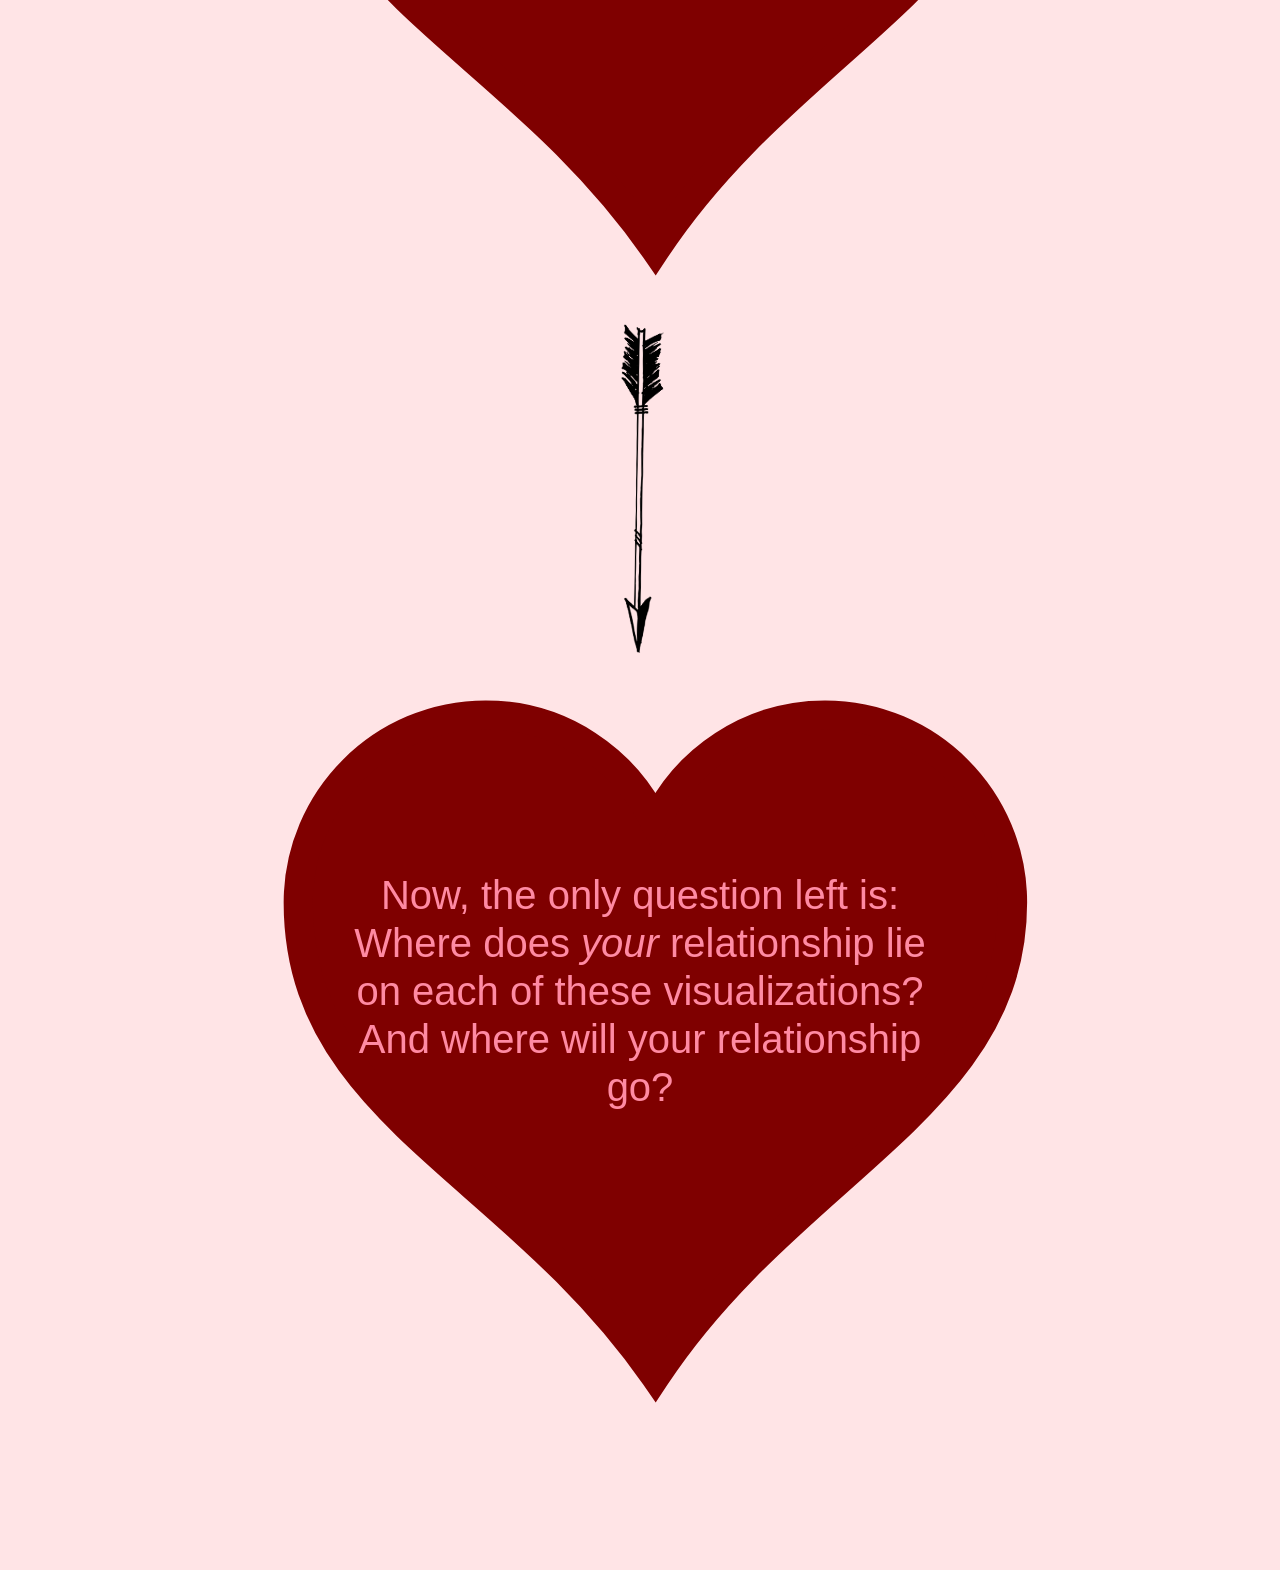
==== commit 49ab45a8: "Add legend, timeline vis" ====
--- a/index.html
+++ b/index.html
@@ -40,12 +40,25 @@
         </div>
       </div>
 
+      <img src="img/arrow-cupid.png" id="arrow" />
+
+      <div class="img-container">
+        <img src="img/heart3.svg" class="heart" />
+        <div class="centered">
+          <h1 id="heart-text2">
+            <h1>
+              Let's analyze these relationship
+              trends through the visualizations below. Our data comes from 3,510 respondents.
+            </h1>
+          </h1>
+        </div>
+      </div>
+
       <hr />
 
       <div class="container-fluid">
         <h1>
-          Divorced Couples More Likely than Married Couples to Have Larger Age
-          Differences
+          Divorced Couples Tend to Have Larger Age Differences than Married Ones
         </h1>
         <p></p>
         <h3>
@@ -89,7 +102,11 @@
         </h1>
         <h3>
           However, those who find their relationships excellent tend to have sex
-          3-6 times a week, with once a month or less coming second.
+          3-6 times a week, with once a month or less coming second. Select a scale basis from the drop-down:
+          the default "overall data" selection will scale the chart over all responses. When you select the scale based on the frequency
+          categories, you will find that the respondents tend to rate their relationships as excellent. Then, when you
+          select the scale based on the quality categories, you'll see that there is a high amount of respondents
+          who have sex once a month or less.
         </h3>
         <!-- Select box to choose the ranking type -->
         <form class="form-inline">
@@ -117,14 +134,22 @@
       <hr />
 
       <div class="container-fluid">
-        <h1>How long do people date before they get married? <br /></h1>
-
-        <h3>
-          On the right, each line segment represents the duration that a couple
-          dated before getting married, plotted by age. To view the
-          visualization in more detail, use the brushing component on the area
-          chart below it.
-        </h3>
+        <h1>Time Spent Dating Before Marriage</h1>
+
+        <h3>
+          How to Read:
+          Here, we plot the first 500 couples based on the year they met for the first time.
+          Each circle represents the start of one of four stages in a relationship.
+          <br>
+          <p></p>
+          Interactivity: Hover over circles, scroll or double click to zoom, and click and drag the visualization.
+          Use the brushing component on the area chart below it.
+        </h3>
+
+        <div id="timeline-vis-scale"></div>
+        <div id="timeline-vis"></div>
+        <div id="time-area-vis"></div>
+
 
         <h3>
           One couple dated for thirty some years before finally getting married,
@@ -134,15 +159,40 @@
           before getting married.
         </h3>
 
-        <p></p>
-      </div>
-      <h4 id="selected"></h4>
-
-      <h2>Time Spent Dating Before Marriage</h2>
-
-      <div id="timeline-vis"></div>
-
-      <div id="time-area-vis"></div>
+      </div>
+
+      <hr />
+
+      <div class="img-container">
+        <img src="img/heart3.svg" class="heart" />
+        <div class="centered">
+          <h1 id="heart-text2">
+            <h1>
+              From these visualizations, we can conclude that age differences,
+              frequency of sex, and time spent dating does have a noticeable effect of relationship outcomes.
+              <br />
+            </h1>
+          </h1>
+        </div>
+      </div>
+
+      <img src="img/arrow-cupid.png" id="arrow" />
+
+      <div class="img-container">
+        <img src="img/heart3.svg" class="heart" />
+        <div class="centered">
+          <h1 id="heart-text2">
+            <h1>
+              Now, the only question left is: <br>
+              Where does <em>your</em> relationship lie on each of these visualizations? <br>
+              And where will your relationship go?
+            </h1>
+          </h1>
+        </div>
+      </div>
+
+
+
     </div>
 
     <!-- Load JS libraries -->
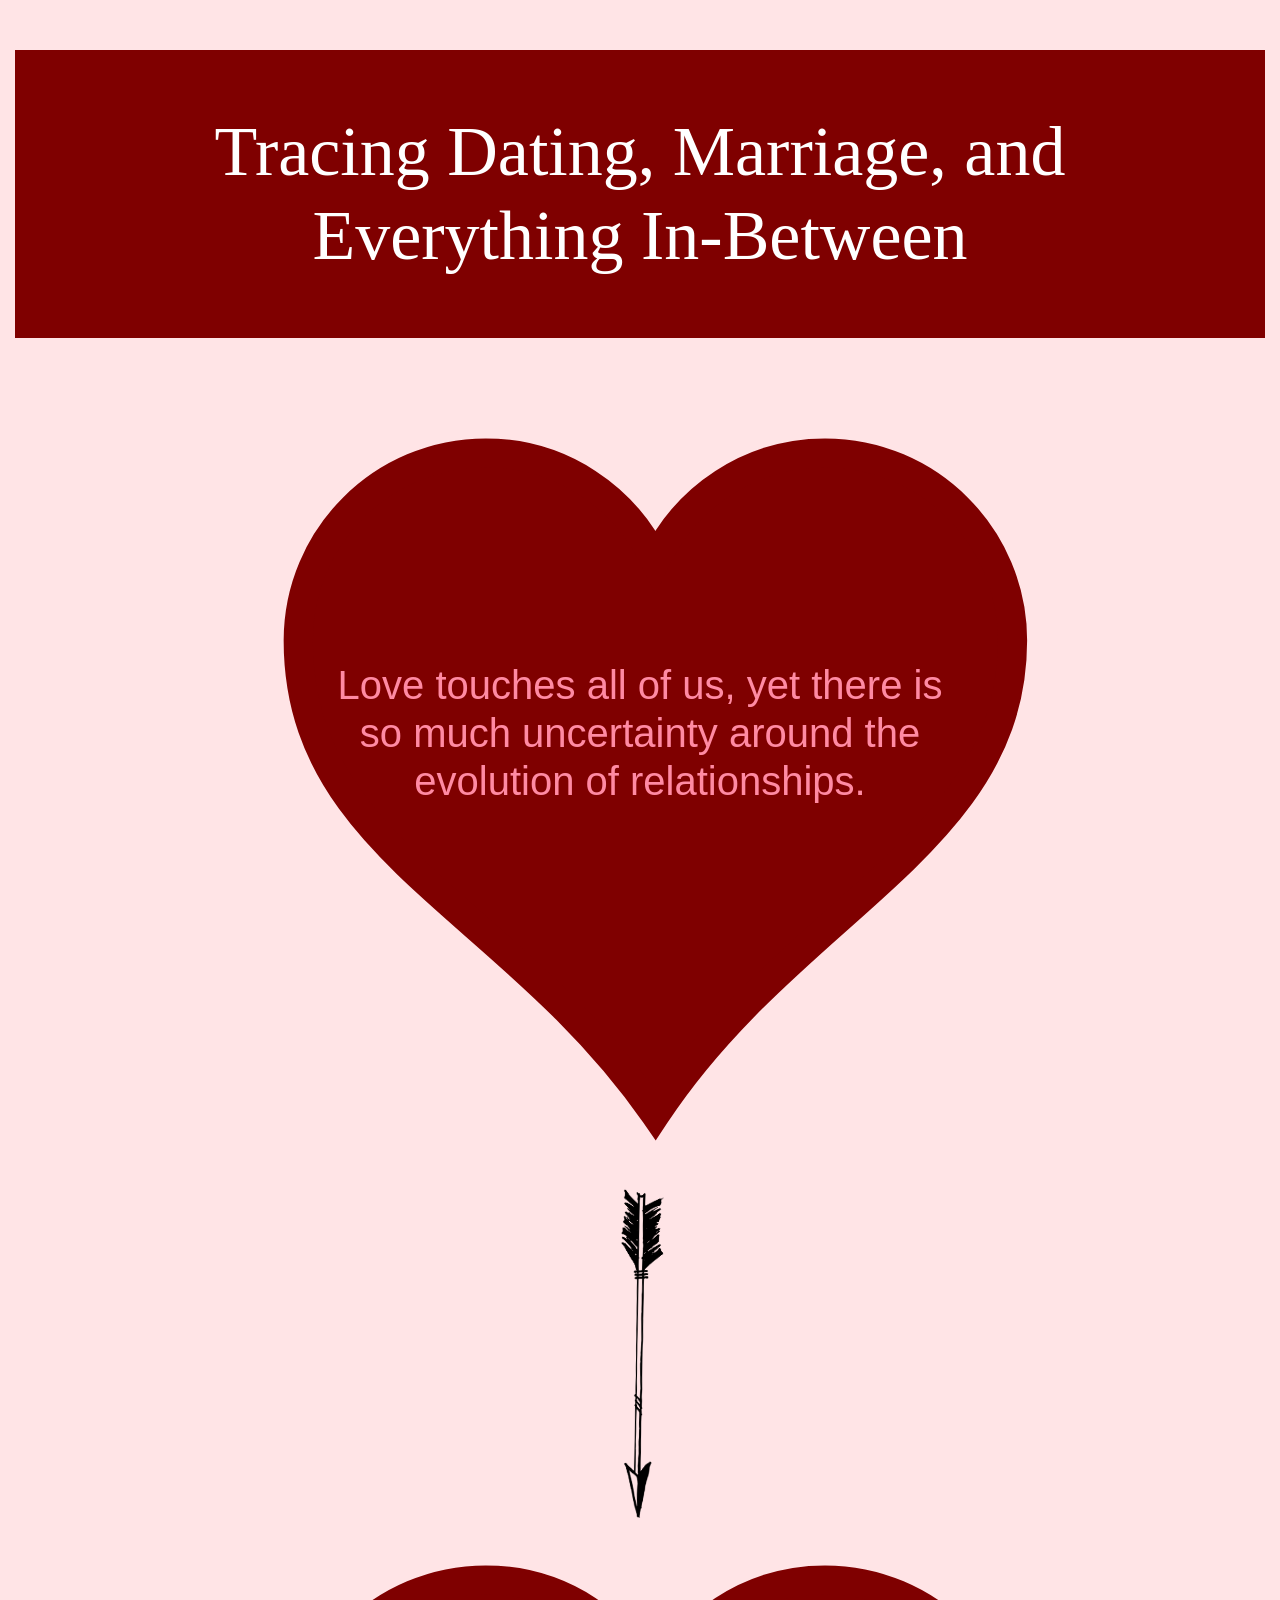
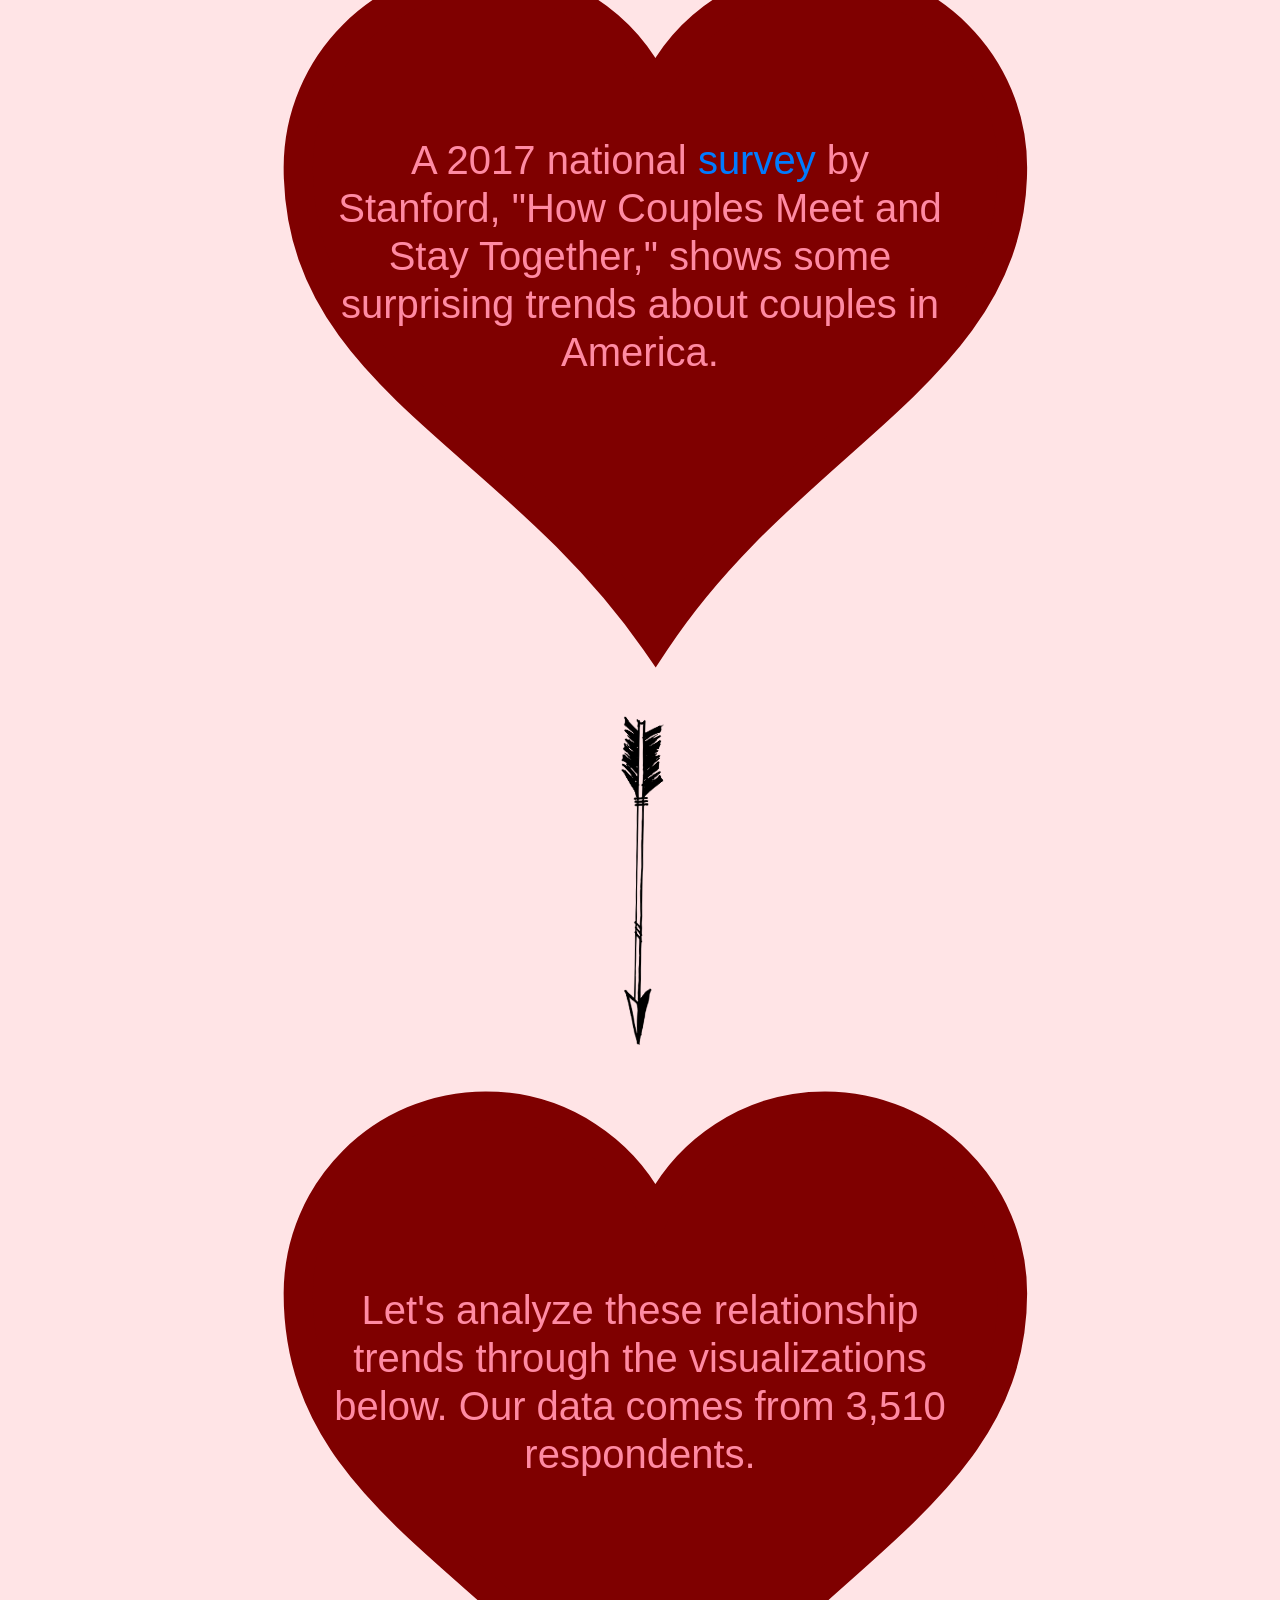
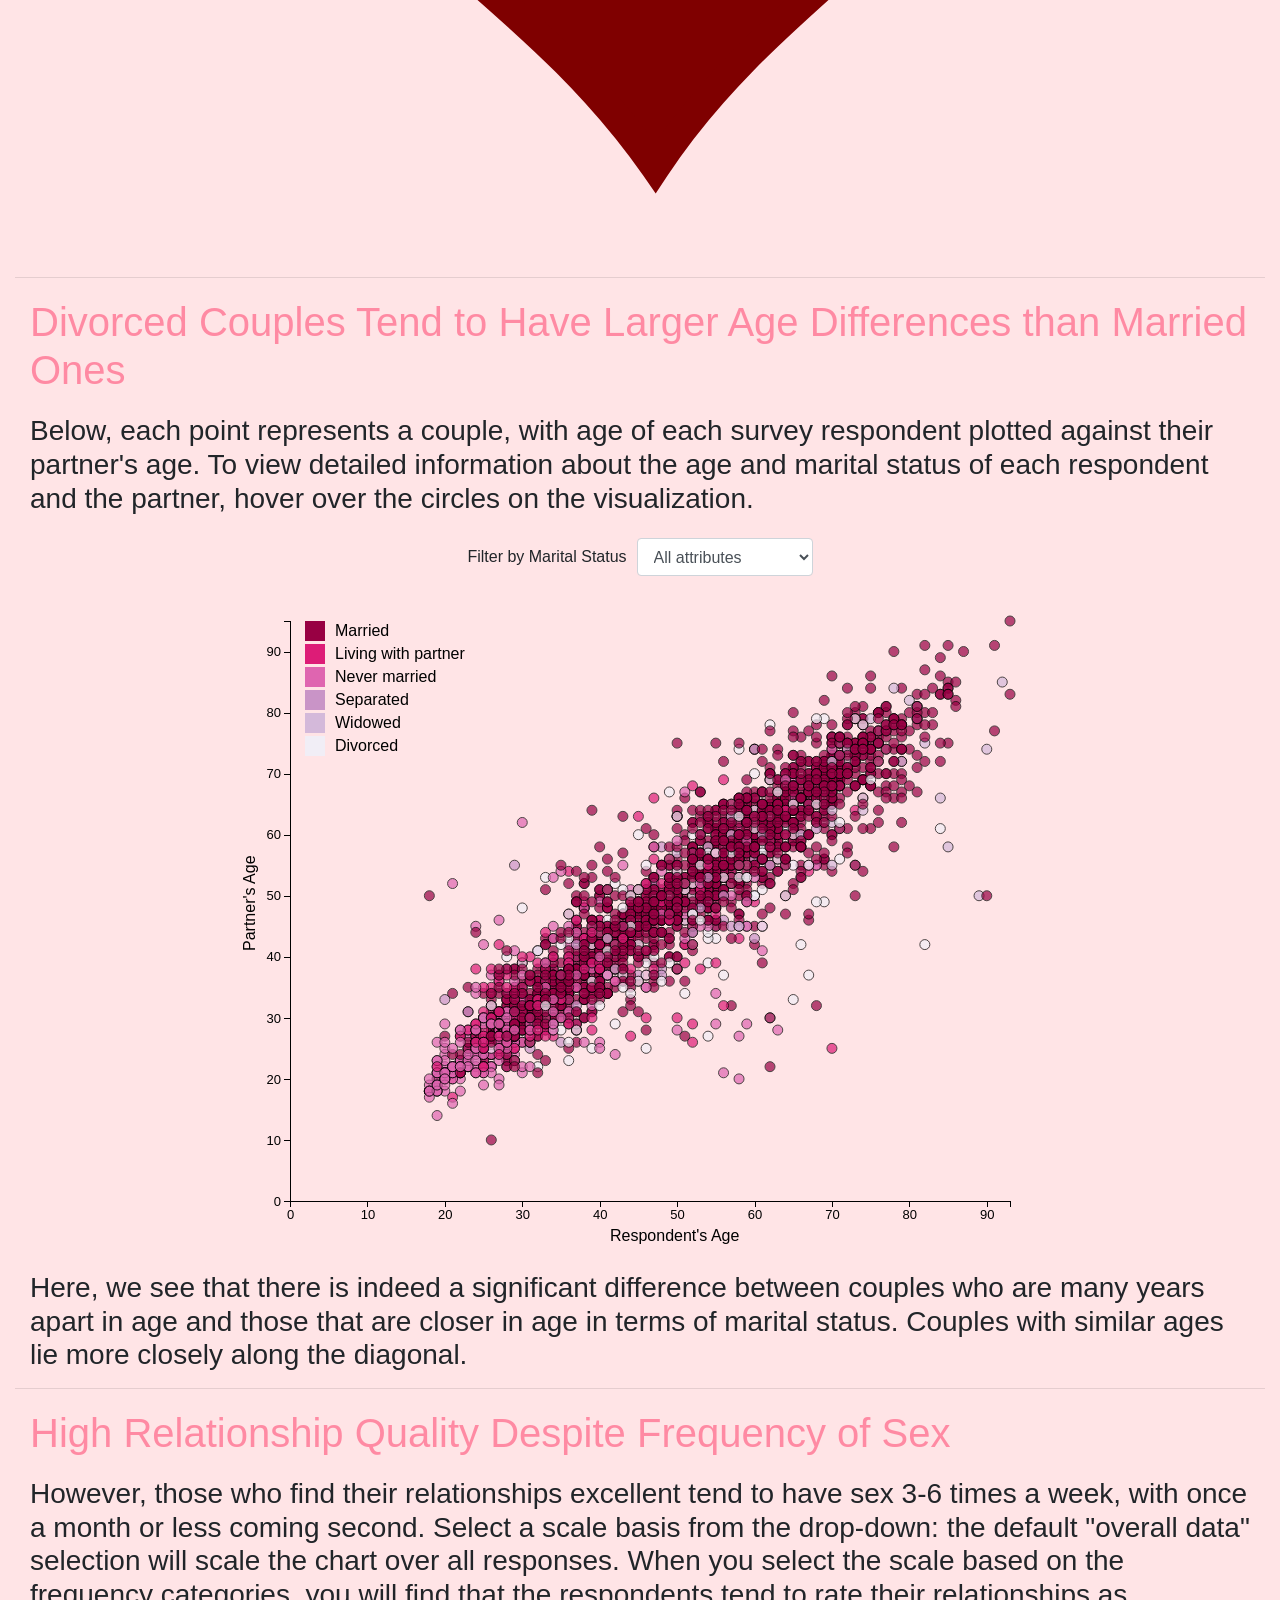
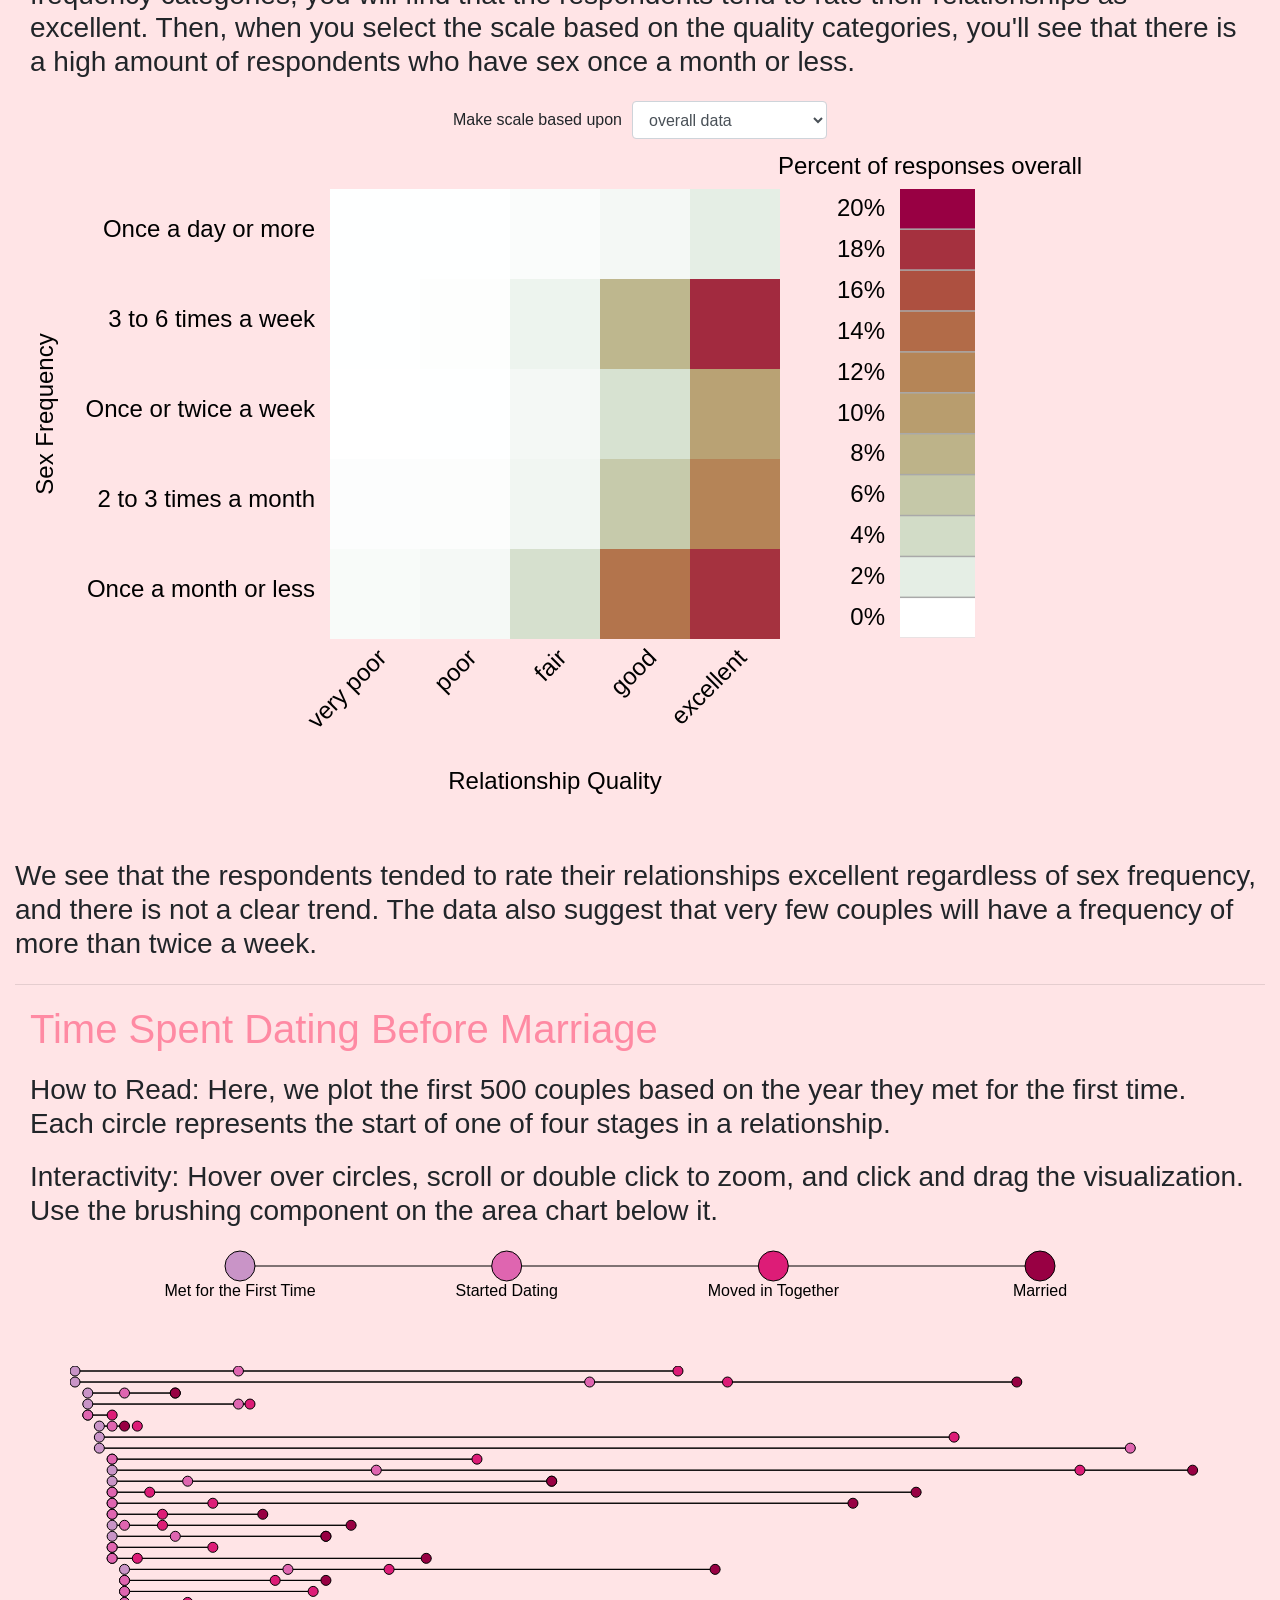
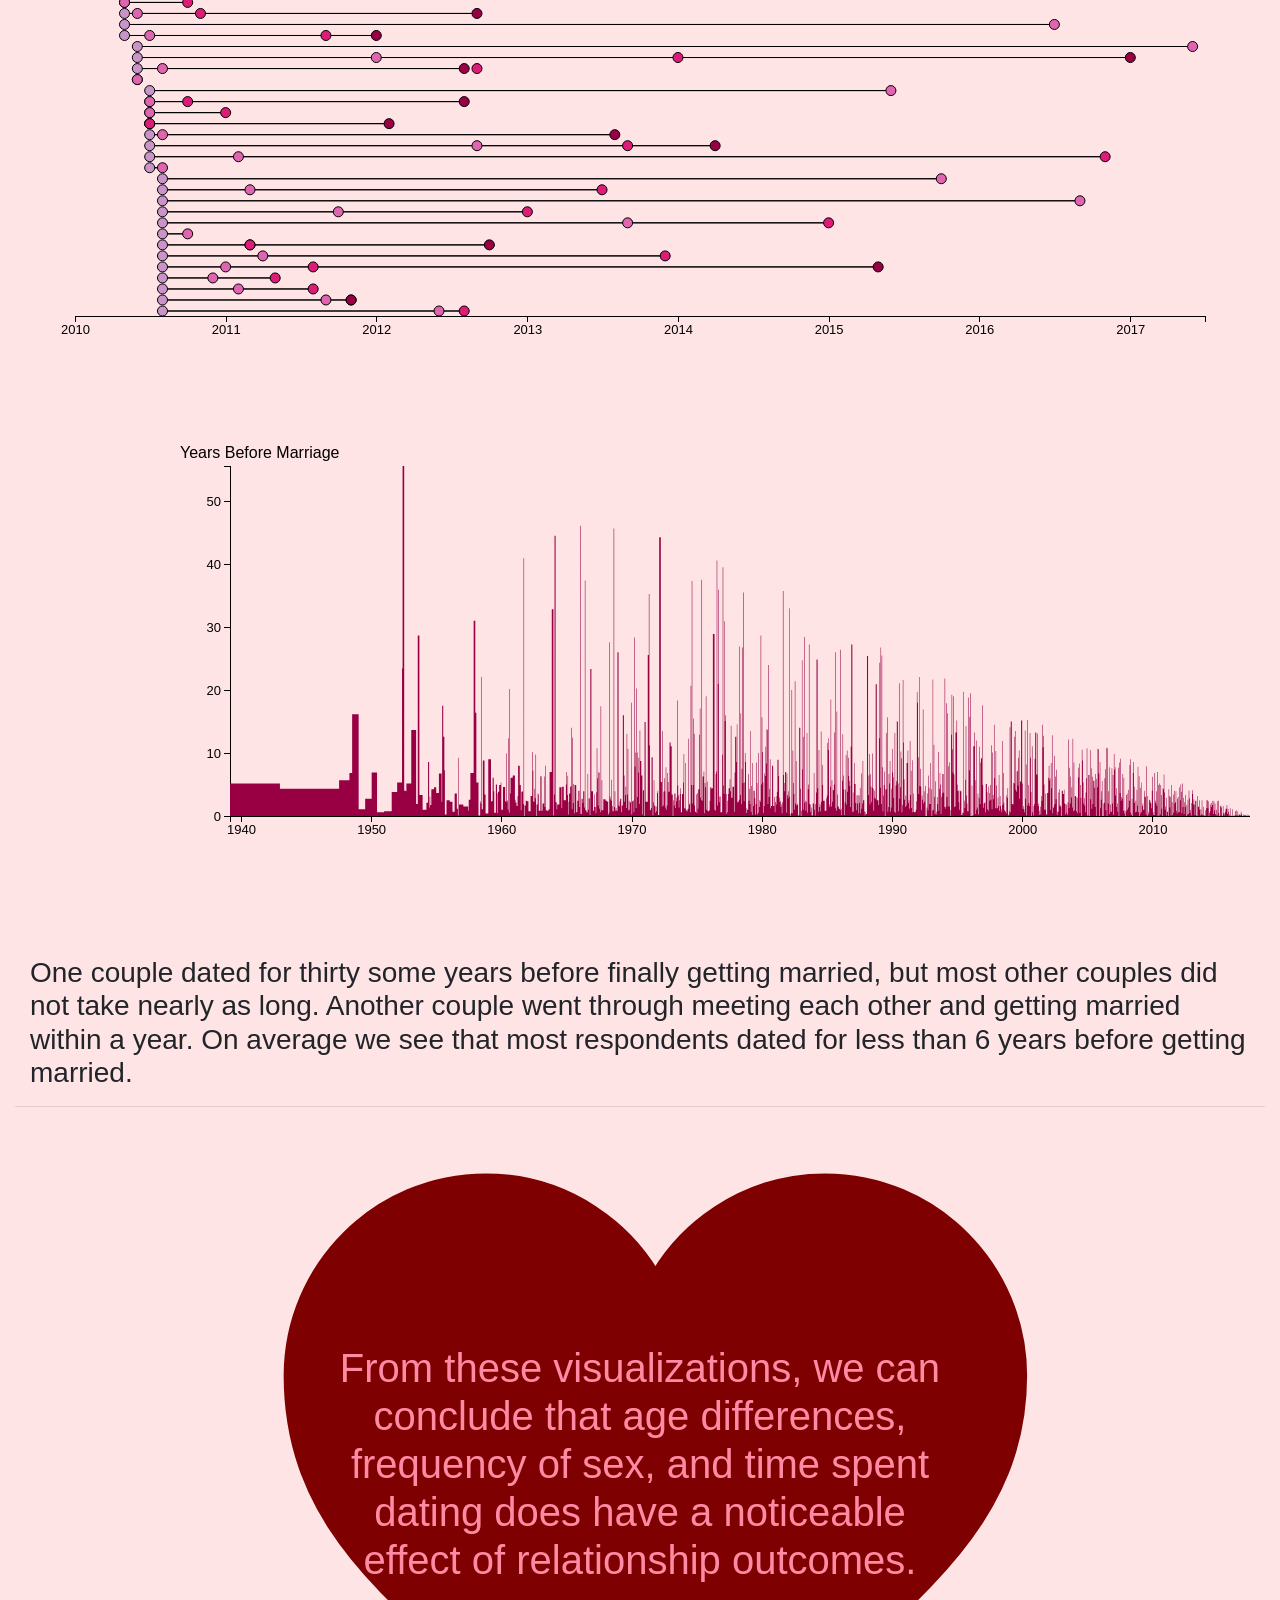
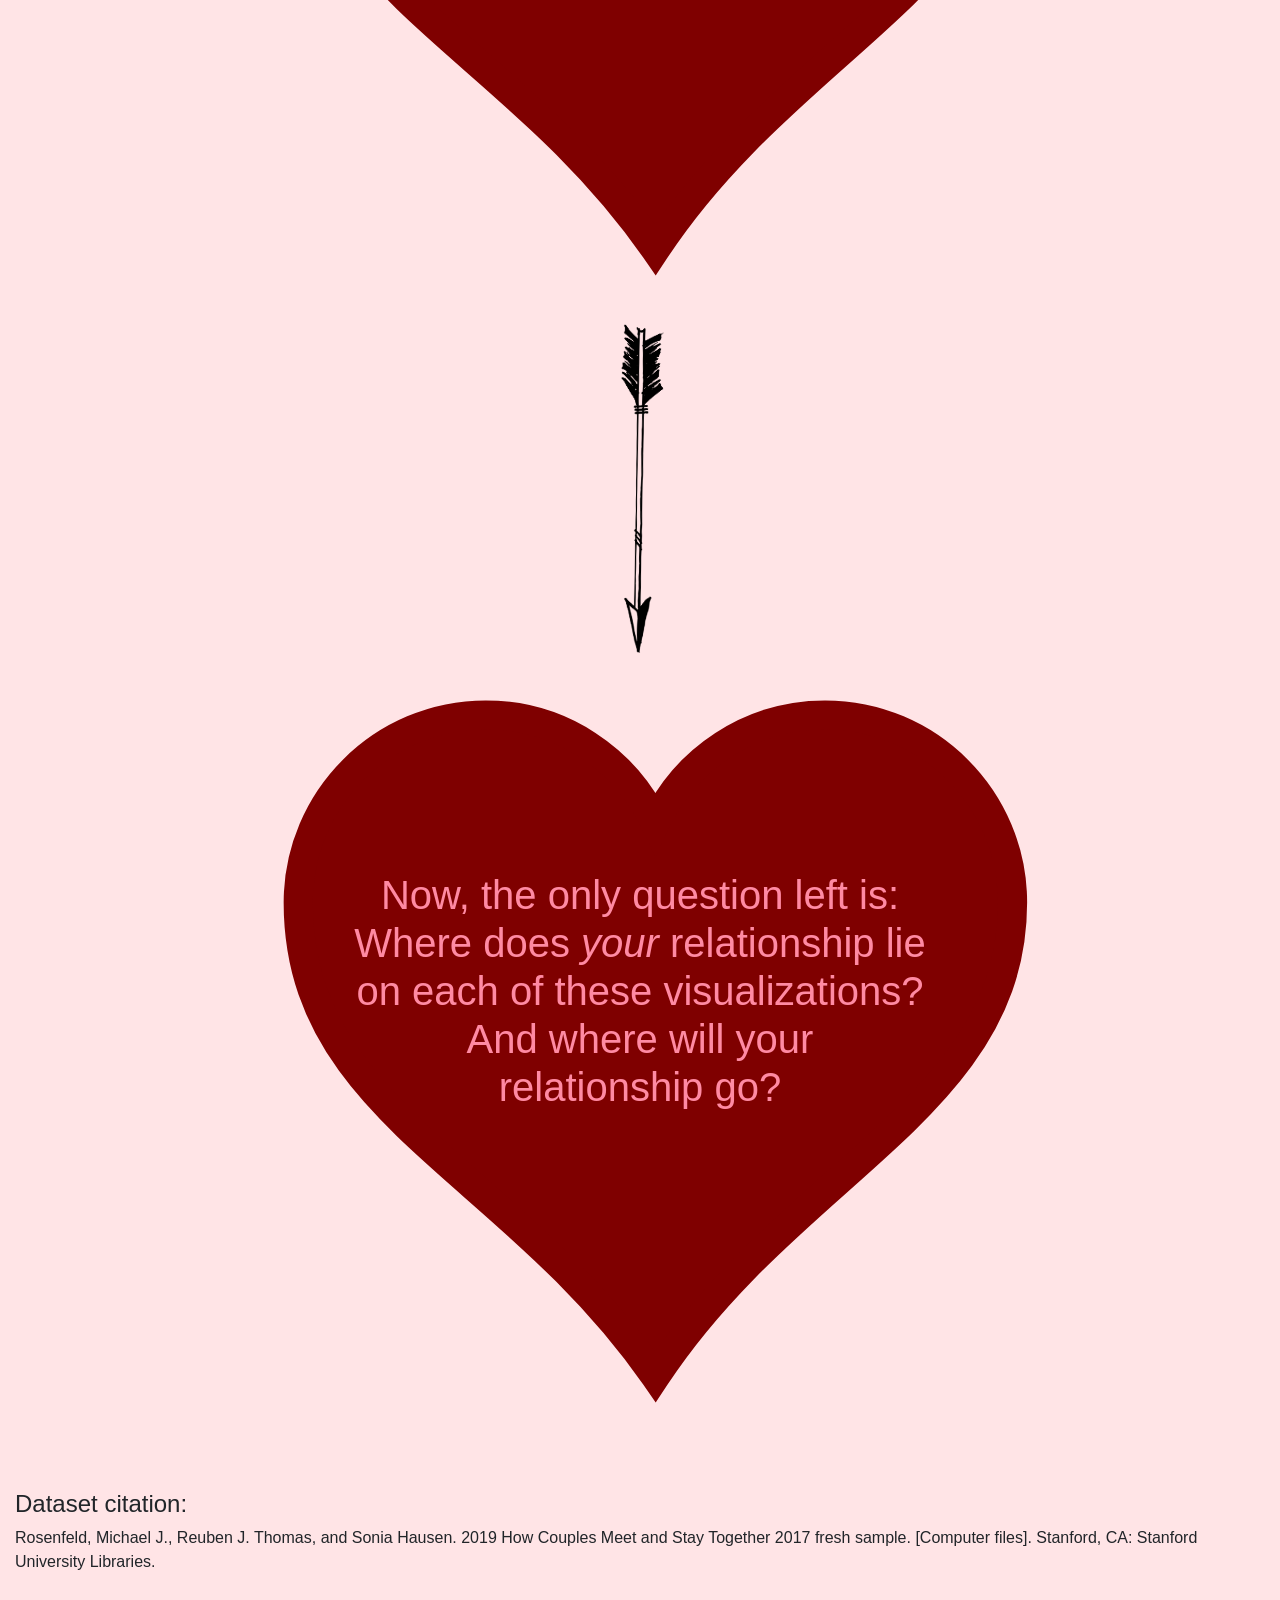
==== commit 93cdfc07: "better attribution" ====
--- a/index.html
+++ b/index.html
@@ -32,7 +32,7 @@
         <div class="centered">
           <h1 id="heart-text2">
             <h1>
-              A 2017 national survey by Stanford, "How Couples Meet and Stay
+              A 2017 national <a href="https://data.stanford.edu/hcmst2017">survey</a> by Stanford, "How Couples Meet and Stay
               Together," shows some surprising trends about couples in America.
               <br />
             </h1>
@@ -185,14 +185,19 @@
             <h1>
               Now, the only question left is: <br>
               Where does <em>your</em> relationship lie on each of these visualizations? <br>
-              And where will your relationship go?
-            </h1>
-          </h1>
-        </div>
-      </div>
-
-
-
+              And where will your<br>
+              relationship go?
+            </h1>
+          </h1>
+        </div>
+      </div>
+
+
+    <div>
+      <h4>Dataset citation:</h4>
+      Rosenfeld, Michael J., Reuben J. Thomas, and Sonia Hausen. 2019 How Couples Meet and Stay Together 2017 fresh sample.
+      [Computer files]. Stanford, CA: Stanford University Libraries.
+    </div>
     </div>
 
     <!-- Load JS libraries -->
